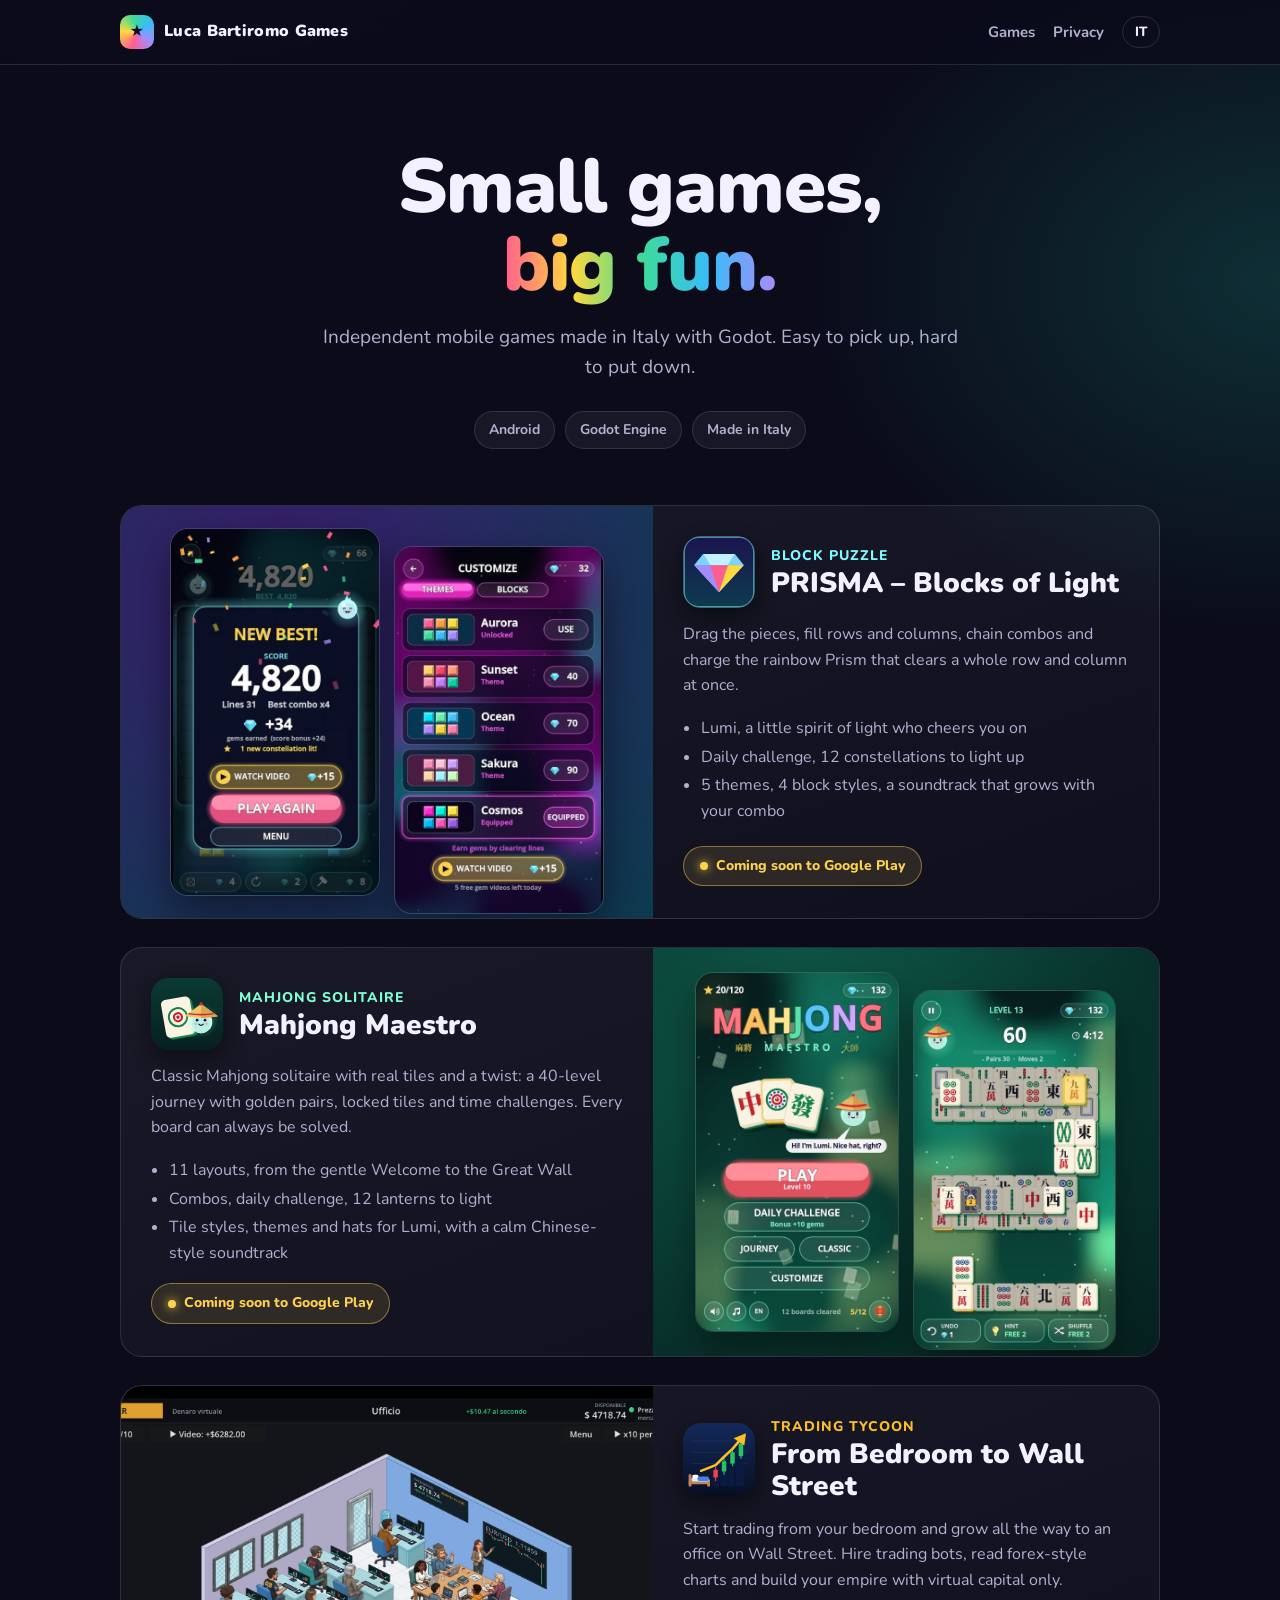
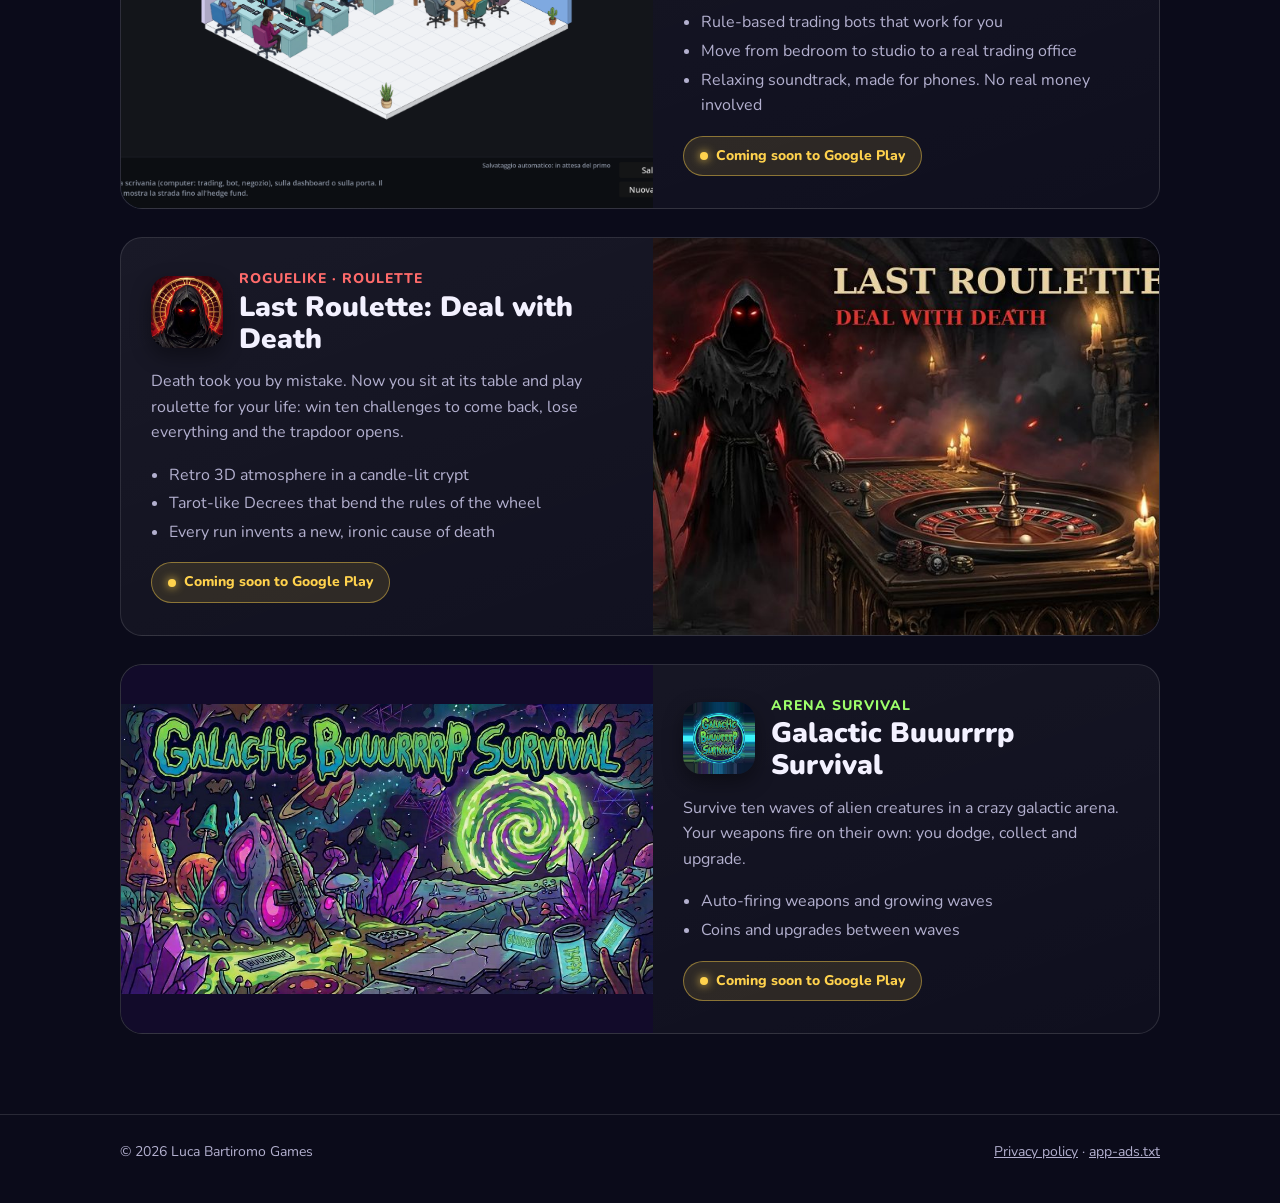
==== index.html @ 761f5020 "Change image class from 'shot' to 'banner'" ====
<!doctype html>
<html lang="en" data-lang="en">
<head>
  <meta charset="utf-8">
  <meta name="viewport" content="width=device-width, initial-scale=1">
  <title>Luca Bartiromo Games</title>
  <meta name="description" content="Indie mobile games by Luca Bartiromo: PRISMA, Mahjong Maestro, From Bedroom to Wall Street, Last Roulette: Deal with Death and Galactic Buuurrrp Survival.">
  <link rel="icon" href="prisma-icon.svg" type="image/svg+xml">
  <link rel="preconnect" href="https://fonts.googleapis.com">
  <link rel="preconnect" href="https://fonts.gstatic.com" crossorigin>
  <link href="https://fonts.googleapis.com/css2?family=Nunito:wght@400;700;800;900&display=swap" rel="stylesheet">
  <link rel="stylesheet" href="style.css">
  <script src="lang.js"></script>
</head>
<body>
  <header class="top">
    <div class="wrap">
      <a class="brand" href="./"><span class="brand-mark">★</span>Luca Bartiromo Games</a>
      <nav class="nav">
        <a href="#games" class="hide-sm"><span lang="en">Games</span><span lang="it">Giochi</span></a>
        <a href="privacy.html">Privacy</a>
        <button class="lang" id="lang-btn" type="button" aria-label="Change language">IT</button>
      </nav>
    </div>
  </header>

  <main>
    <section class="hero wrap">
      <h1>
        <span lang="en">Small games,<br><span class="grad">big fun.</span></span>
        <span lang="it">Piccoli giochi,<br><span class="grad">grande divertimento.</span></span>
      </h1>
      <p>
        <span lang="en">Independent mobile games made in Italy with Godot. Easy to pick up, hard to put down.</span>
        <span lang="it">Giochi indipendenti per smartphone, fatti in Italia con Godot. Facili da iniziare, difficili da lasciare.</span>
      </p>
      <div class="pills">
        <span class="pill">Android</span>
        <span class="pill">Godot Engine</span>
        <span class="pill"><span lang="en">Made in Italy</span><span lang="it">Fatto in Italia</span></span>
      </div>
    </section>

    <section id="games" class="games wrap">

      <article class="game g-prisma" id="prisma">
        <div class="game-media">
          <img class="shot" src="prisma-best.jpg" alt="PRISMA game over screen with a new best score" loading="lazy">
          <img class="shot" src="prisma-shop.jpg" alt="PRISMA customize screen with themes" loading="lazy">
        </div>
        <div class="game-body">
          <div class="game-head">
            <img class="game-icon" src="prisma-icon.svg" alt="PRISMA icon">
            <div>
              <div class="genre"><span lang="en">Block puzzle</span><span lang="it">Puzzle a blocchi</span></div>
              <h2>PRISMA – Blocks of Light</h2>
            </div>
          </div>
          <p>
            <span lang="en">Drag the pieces, fill rows and columns, chain combos and charge the rainbow Prism that clears a whole row and column at once.</span>
            <span lang="it">Trascina i pezzi, completa righe e colonne, concatena le combo e carica il Prisma arcobaleno che cancella in un colpo una riga e una colonna.</span>
          </p>
          <ul>
            <li><span lang="en">Lumi, a little spirit of light who cheers you on</span><span lang="it">Lumi, uno spiritello di luce che fa il tifo per te</span></li>
            <li><span lang="en">Daily challenge, 12 constellations to light up</span><span lang="it">Sfida del giorno e 12 costellazioni da accendere</span></li>
            <li><span lang="en">5 themes, 4 block styles, a soundtrack that grows with your combo</span><span lang="it">5 temi, 4 stili di blocchi, musica che cresce con la combo</span></li>
          </ul>
          <span class="status"><span lang="en">Coming soon to Google Play</span><span lang="it">Presto su Google Play</span></span>
        </div>
      </article>

      <article class="game g-mahjong" id="mahjong">
        <div class="game-media">
          <img class="shot" src="mahjong-home.jpg" alt="Mahjong Maestro home screen with Lumi wearing a straw hat" loading="lazy">
          <img class="shot" src="mahjong-play.jpg" alt="Mahjong Maestro board with tiles" loading="lazy">
        </div>
        <div class="game-body">
          <div class="game-head">
            <img class="game-icon" src="mahjong-icon.svg" alt="Mahjong Maestro icon">
            <div>
              <div class="genre"><span lang="en">Mahjong solitaire</span><span lang="it">Mahjong solitario</span></div>
              <h2>Mahjong Maestro</h2>
            </div>
          </div>
          <p>
            <span lang="en">Classic Mahjong solitaire with real tiles and a twist: a 40-level journey with golden pairs, locked tiles and time challenges. Every board can always be solved.</span>
            <span lang="it">Il Mahjong solitario classico con tessere vere e qualcosa in più: un viaggio di 40 livelli con coppie d'oro, tessere col lucchetto e sfide a tempo. Ogni tavolo si può sempre risolvere.</span>
          </p>
          <ul>
            <li><span lang="en">11 layouts, from the gentle Welcome to the Great Wall</span><span lang="it">11 schemi, dal semplice Benvenuto alla Grande Muraglia</span></li>
            <li><span lang="en">Combos, daily challenge, 12 lanterns to light</span><span lang="it">Combo, sfida del giorno, 12 lanterne da accendere</span></li>
            <li><span lang="en">Tile styles, themes and hats for Lumi, with a calm Chinese-style soundtrack</span><span lang="it">Stili di tessere, temi e cappelli per Lumi, con musica rilassante in stile cinese</span></li>
          </ul>
          <span class="status"><span lang="en">Coming soon to Google Play</span><span lang="it">Presto su Google Play</span></span>
        </div>
      </article>

      <article class="game g-fbws" id="from-bedroom-to-wall-street">
        <div class="game-media">
          <img class="banner" src="Screenshot%202026-11-02%20alle%2023.01.57.png" alt="From Bedroom to Wall Street: the trading office with traders, bots and a live EUR/USD chart" loading="lazy">
        </div>
        <div class="game-body">
          <div class="game-head">
            <img class="game-icon" src="fbws-icon.svg" alt="From Bedroom to Wall Street icon">
            <div>
              <div class="genre"><span lang="en">Trading tycoon</span><span lang="it">Gestionale di trading</span></div>
              <h2>From Bedroom to Wall Street</h2>
            </div>
          </div>
          <p>
            <span lang="en">Start trading from your bedroom and grow all the way to an office on Wall Street. Hire trading bots, read forex-style charts and build your empire with virtual capital only.</span>
            <span lang="it">Inizia a fare trading dalla tua cameretta e arriva fino a un ufficio a Wall Street. Assumi bot di trading, leggi grafici in stile forex e costruisci il tuo impero, solo con capitale virtuale.</span>
          </p>
          <ul>
            <li><span lang="en">Rule-based trading bots that work for you</span><span lang="it">Bot di trading a regole che lavorano per te</span></li>
            <li><span lang="en">Move from bedroom to studio to a real trading office</span><span lang="it">Dalla cameretta al monolocale fino a un vero ufficio di trading</span></li>
            <li><span lang="en">Relaxing soundtrack, made for phones. No real money involved</span><span lang="it">Musica rilassante, pensato per il telefono. Nessun denaro vero</span></li>
          </ul>
          <span class="status"><span lang="en">Coming soon to Google Play</span><span lang="it">Presto su Google Play</span></span>
        </div>
      </article>

      <article class="game g-roulette" id="last-roulette">
        <div class="game-media">
          <img class="banner" src="lastroulette-banner.jpg" alt="Death standing next to the roulette table in Last Roulette" loading="lazy">
        </div>
        <div class="game-body">
          <div class="game-head">
            <img class="game-icon" src="lastroulette-icon.jpg" alt="Last Roulette icon">
            <div>
              <div class="genre"><span lang="en">Roguelike · Roulette</span><span lang="it">Roguelike · Roulette</span></div>
              <h2>Last Roulette: Deal with Death</h2>
            </div>
          </div>
          <p>
            <span lang="en">Death took you by mistake. Now you sit at its table and play roulette for your life: win ten challenges to come back, lose everything and the trapdoor opens.</span>
            <span lang="it">La Morte ti ha preso per sbaglio. Ora sei al suo tavolo e giochi alla roulette per la tua vita: vinci dieci sfide per tornare, perdi tutto e si apre la botola.</span>
          </p>
          <ul>
            <li><span lang="en">Retro 3D atmosphere in a candle-lit crypt</span><span lang="it">Atmosfera 3D retrò in una cripta illuminata dalle candele</span></li>
            <li><span lang="en">Tarot-like Decrees that bend the rules of the wheel</span><span lang="it">Decreti simili ai tarocchi che piegano le regole della ruota</span></li>
            <li><span lang="en">Every run invents a new, ironic cause of death</span><span lang="it">Ogni partita inventa una nuova, ironica causa di morte</span></li>
          </ul>
          <span class="status"><span lang="en">Coming soon to Google Play</span><span lang="it">Presto su Google Play</span></span>
        </div>
      </article>

      <article class="game g-galactic" id="galactic">
        <div class="game-media">
          <img class="banner" src="galactic-banner.jpg" alt="Alien landscape from Galactic Buuurrrp Survival" loading="lazy">
        </div>
        <div class="game-body">
          <div class="game-head">
            <img class="game-icon" src="galactic-icon.jpg" alt="Galactic Buuurrrp Survival icon">
            <div>
              <div class="genre"><span lang="en">Arena survival</span><span lang="it">Sopravvivenza in arena</span></div>
              <h2>Galactic Buuurrrp Survival</h2>
            </div>
          </div>
          <p>
            <span lang="en">Survive ten waves of alien creatures in a crazy galactic arena. Your weapons fire on their own: you dodge, collect and upgrade.</span>
            <span lang="it">Sopravvivi a dieci ondate di creature aliene in un'arena galattica folle. Le armi sparano da sole: tu schivi, raccogli e potenzi.</span>
          </p>
          <ul>
            <li><span lang="en">Auto-firing weapons and growing waves</span><span lang="it">Armi automatiche e ondate sempre più dure</span></li>
            <li><span lang="en">Coins and upgrades between waves</span><span lang="it">Monete e potenziamenti tra un'ondata e l'altra</span></li>
          </ul>
          <span class="status"><span lang="en">Coming soon to Google Play</span><span lang="it">Presto su Google Play</span></span>
        </div>
      </article>

    </section>
  </main>

  <footer>
    <div class="wrap">
      <span>© 2026 Luca Bartiromo Games</span>
      <span><a href="privacy.html"><span lang="en">Privacy policy</span><span lang="it">Informativa sulla privacy</span></a> · <a href="app-ads.txt">app-ads.txt</a></span>
    </div>
  </footer>
</body>
</html>
---- style.css ----
:root {
  --bg: #0b0b1a;
  --bg2: #141432;
  --card: rgba(255, 255, 255, 0.05);
  --line: rgba(255, 255, 255, 0.12);
  --text: #f3f1ff;
  --muted: #b3b0cf;
  --accent: #7df9ff;
  --pink: #ff5d8f;
  --gold: #ffd24d;
  --radius: 22px;
}

* { box-sizing: border-box; }

html { scroll-behavior: smooth; }

body {
  margin: 0;
  font-family: "Nunito", system-ui, -apple-system, "Segoe UI", sans-serif;
  color: var(--text);
  background:
    radial-gradient(900px 600px at 10% -10%, rgba(138, 92, 255, 0.28), transparent 60%),
    radial-gradient(800px 600px at 100% 10%, rgba(31, 211, 176, 0.18), transparent 60%),
    var(--bg);
  line-height: 1.6;
  -webkit-font-smoothing: antialiased;
}

/* lingua: si vede solo il testo della lingua scelta */
html[data-lang="en"] [lang="it"],
html[data-lang="it"] [lang="en"] { display: none !important; }

a { color: var(--accent); }

.wrap { max-width: 1080px; margin: 0 auto; padding: 0 20px; }

/* barra in alto */
.top {
  position: sticky; top: 0; z-index: 10;
  background: rgba(11, 11, 26, 0.75);
  backdrop-filter: blur(12px);
  -webkit-backdrop-filter: blur(12px);
  border-bottom: 1px solid var(--line);
}
.top .wrap { display: flex; align-items: center; justify-content: space-between; height: 64px; gap: 12px; }
.brand { display: flex; align-items: center; gap: 10px; font-weight: 900; color: var(--text); text-decoration: none; letter-spacing: .3px; }
.brand-mark {
  width: 34px; height: 34px; border-radius: 10px;
  background: conic-gradient(from 200deg, #ff5d8f, #ffd93d, #3ddc97, #38bdf8, #a78bfa, #ff5d8f);
  display: grid; place-items: center; font-size: 16px; color: #120a2a;
}
.nav { display: flex; align-items: center; gap: 18px; }
.nav a { color: var(--muted); text-decoration: none; font-weight: 700; font-size: 15px; }
.nav a:hover { color: var(--text); }
.lang {
  border: 1px solid var(--line); background: transparent; color: var(--text);
  border-radius: 999px; padding: 6px 12px; font-weight: 800; cursor: pointer; font-family: inherit;
}

/* intestazione */
.hero { padding-top: 84px; padding-bottom: 56px; text-align: center; }
.hero h1 {
  font-size: clamp(40px, 7vw, 76px); line-height: 1.02; margin: 0 0 18px; font-weight: 900; letter-spacing: -1px;
}
.hero h1 .grad {
  background: linear-gradient(90deg, #ff5d8f, #ffd93d, #3ddc97, #38bdf8, #a78bfa);
  -webkit-background-clip: text; background-clip: text; color: transparent;
}
.hero p { color: var(--muted); font-size: 19px; max-width: 640px; margin: 0 auto; }
.pills { display: flex; flex-wrap: wrap; justify-content: center; gap: 10px; margin-top: 28px; }
.pill {
  border: 1px solid var(--line); border-radius: 999px; padding: 7px 14px;
  font-weight: 700; font-size: 14px; color: var(--muted); background: var(--card);
}

/* giochi */
.games { display: grid; gap: 28px; padding-bottom: 40px; }
.game {
  display: grid; grid-template-columns: 1.05fr 1fr; gap: 0;
  border: 1px solid var(--line); border-radius: var(--radius);
  background: linear-gradient(160deg, rgba(255,255,255,.06), rgba(255,255,255,.02));
  overflow: hidden;
}
.game:nth-child(even) .game-media { order: 2; }
.game-media { position: relative; min-height: 300px; background: var(--bg2); display: flex; align-items: center; justify-content: center; gap: 14px; padding: 22px; }
.game-media img.banner { position: absolute; inset: 0; width: 100%; height: 100%; object-fit: cover; }
.game-media img.shot { width: 44%; max-width: 210px; border-radius: 18px; box-shadow: 0 18px 40px rgba(0,0,0,.45); border: 1px solid var(--line); }
.game-media img.shot:nth-child(2) { transform: translateY(18px); }
.game-body { padding: 30px 30px 32px; display: flex; flex-direction: column; gap: 14px; }
.game-head { display: flex; align-items: center; gap: 16px; }
.game-icon { width: 72px; height: 72px; border-radius: 18px; flex: none; box-shadow: 0 8px 20px rgba(0,0,0,.4); }
.game h2 { margin: 0; font-size: 28px; line-height: 1.15; font-weight: 900; }
.genre { color: var(--accent); font-weight: 800; font-size: 14px; text-transform: uppercase; letter-spacing: 1px; }
.game p { margin: 0; color: var(--muted); }
.game ul { margin: 0; padding-left: 18px; color: var(--muted); }
.game li { margin: 3px 0; }
.status {
  align-self: flex-start; margin-top: auto;
  display: inline-flex; align-items: center; gap: 8px;
  background: rgba(255, 210, 77, .12); color: var(--gold);
  border: 1px solid rgba(255, 210, 77, .45);
  border-radius: 999px; padding: 8px 16px; font-weight: 800; font-size: 14px;
}
.status::before { content: ""; width: 8px; height: 8px; border-radius: 50%; background: var(--gold); box-shadow: 0 0 10px var(--gold); }

/* temi dei singoli giochi */
.g-prisma .genre { color: #7df9ff; }
.g-prisma .game-media { background: radial-gradient(circle at 30% 20%, #3a1d6e, #0d3b4f); }
.g-mahjong .genre { color: #7dffd2; }
.g-fbws .genre { color: #fbbf24; }
.g-fbws .game-media { background: radial-gradient(circle at 30% 20%, #1e3a7a, #070f24); }
.g-mahjong .game-media { background: radial-gradient(circle at 30% 20%, #0f5c4a, #06201f); }
.g-roulette .genre { color: #ff6b6b; }
.g-roulette .game-media img.banner { object-position: 85% center; }
.g-galactic .game-media { background: #120b2a; }
.g-galactic .game-media img.banner { object-fit: contain; }
.g-galactic .genre { color: #9dff6b; }

/* pagine di testo (privacy) */
.doc { max-width: 760px; margin: 0 auto; padding: 56px 20px 40px; }
.doc h1 { font-size: 40px; line-height: 1.1; margin: 0 0 8px; }
.doc h2 { margin-top: 34px; font-size: 22px; }
.doc p, .doc li { color: var(--muted); }
.doc .updated { color: var(--muted); font-size: 14px; }

footer { border-top: 1px solid var(--line); margin-top: 40px; }
footer .wrap { display: flex; flex-wrap: wrap; justify-content: space-between; gap: 12px; padding: 26px 20px 40px; color: var(--muted); font-size: 14px; }
footer a { color: var(--muted); }

@media (max-width: 820px) {
  .game { grid-template-columns: 1fr; }
  .game:nth-child(even) .game-media { order: 0; }
  .game-media { min-height: 240px; }
  .game-body { padding: 24px 20px 26px; }
  .nav a.hide-sm { display: none; }
  .hero { padding-top: 56px; padding-bottom: 40px; }
}
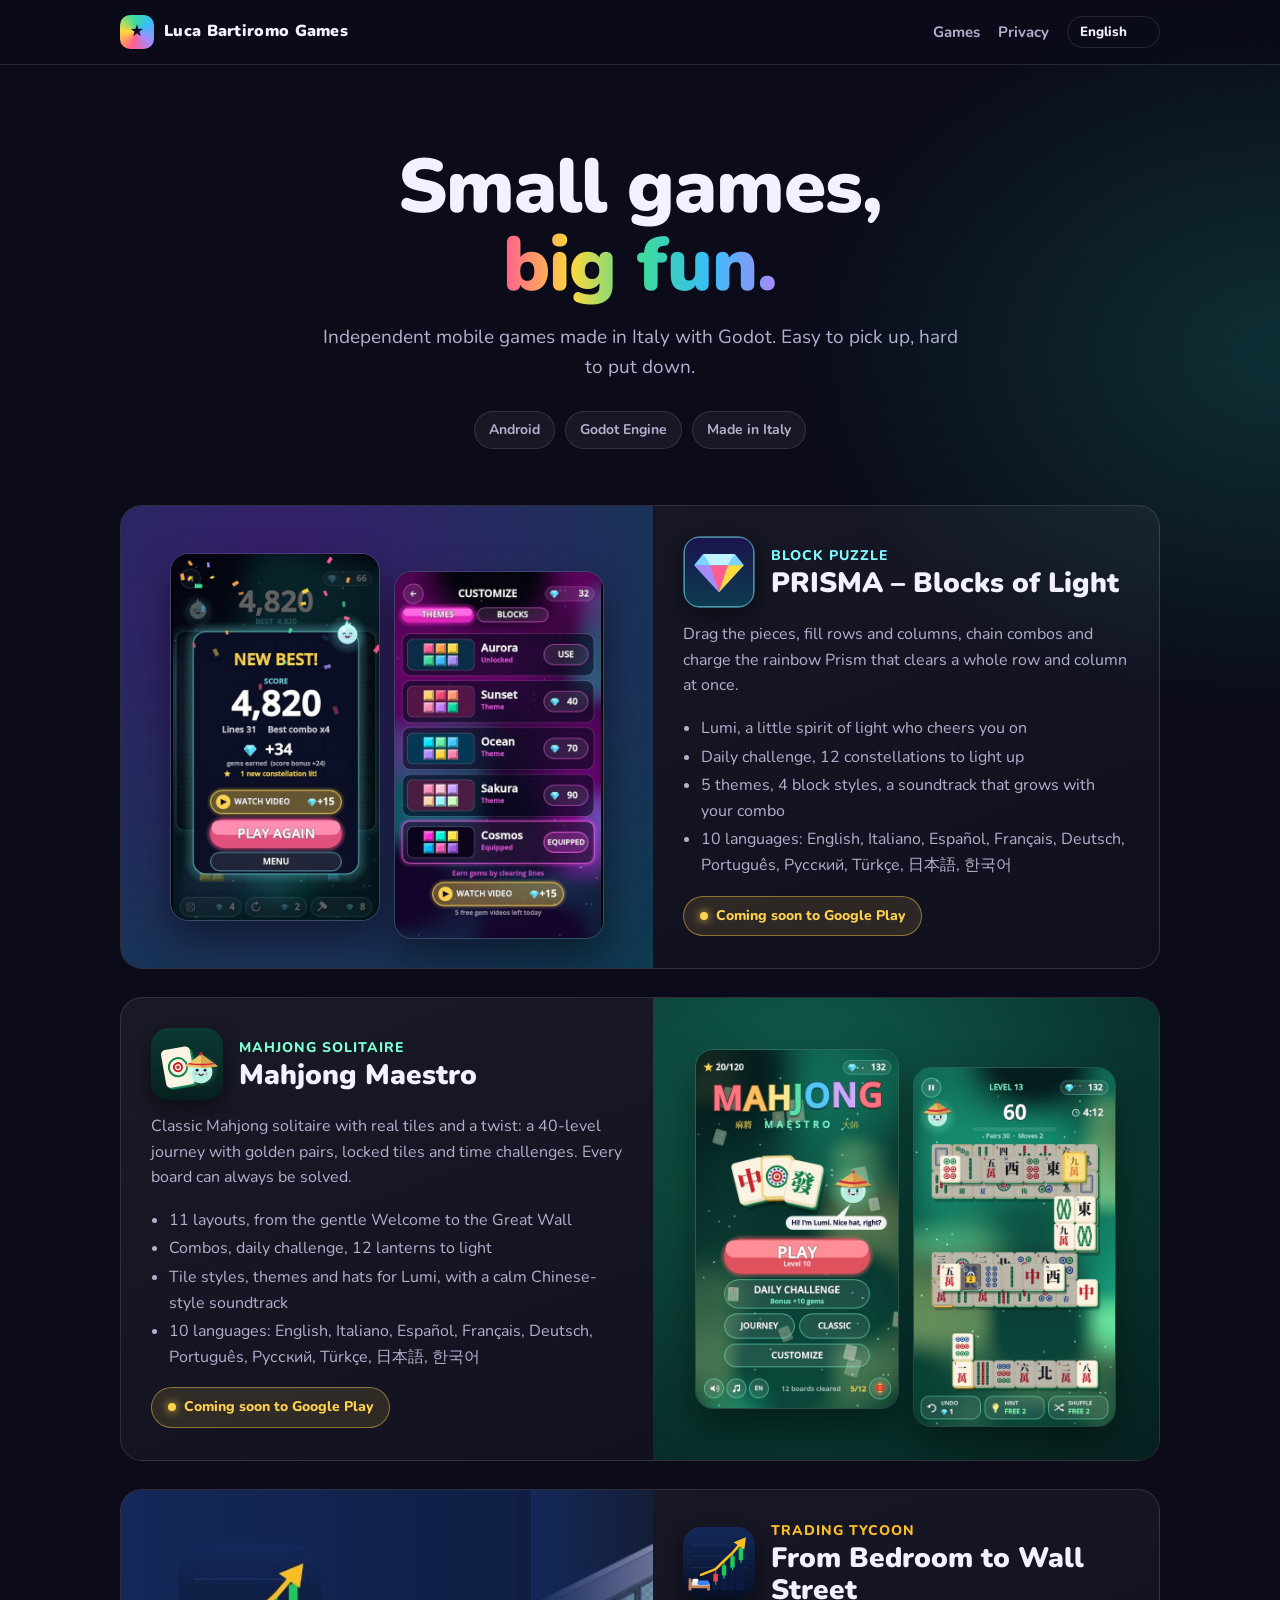
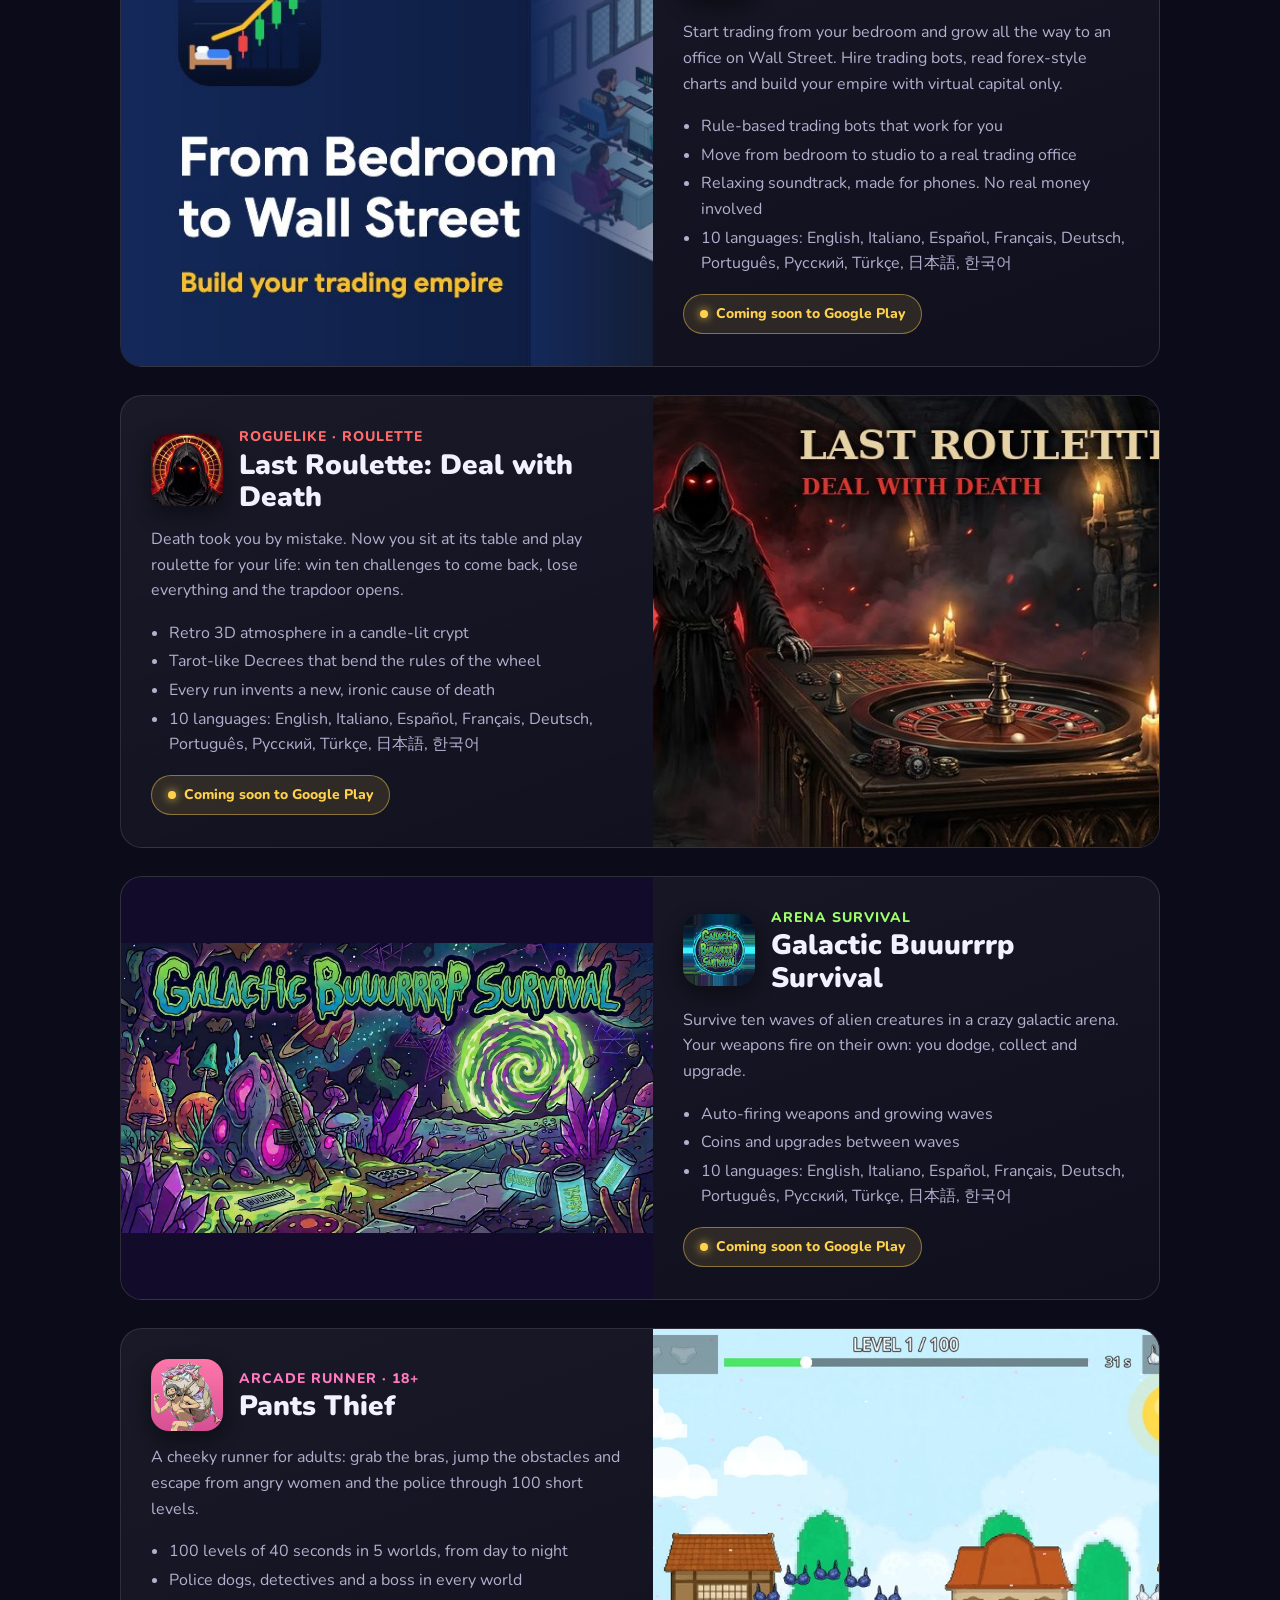
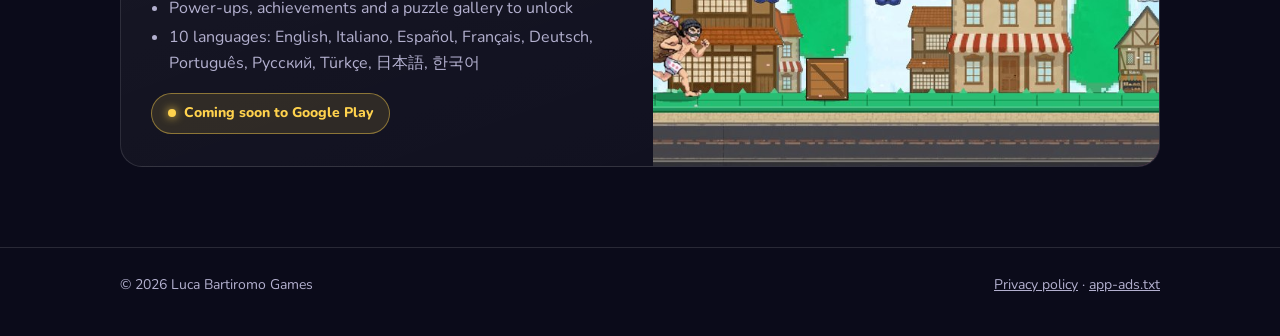
==== commit 1d6e587a: "Add files via upload" ====
--- a/index.html
+++ b/index.html
@@ -4,7 +4,7 @@
   <meta charset="utf-8">
   <meta name="viewport" content="width=device-width, initial-scale=1">
   <title>Luca Bartiromo Games</title>
-  <meta name="description" content="Indie mobile games by Luca Bartiromo: PRISMA, Mahjong Maestro, From Bedroom to Wall Street, Last Roulette: Deal with Death and Galactic Buuurrrp Survival.">
+  <meta name="description" content="Indie mobile games by Luca Bartiromo: PRISMA, Mahjong Maestro, From Bedroom to Wall Street, Last Roulette: Deal with Death, Galactic Buuurrrp Survival and Pants Thief.">
   <link rel="icon" href="prisma-icon.svg" type="image/svg+xml">
   <link rel="preconnect" href="https://fonts.googleapis.com">
   <link rel="preconnect" href="https://fonts.gstatic.com" crossorigin>
@@ -17,9 +17,9 @@
     <div class="wrap">
       <a class="brand" href="./"><span class="brand-mark">★</span>Luca Bartiromo Games</a>
       <nav class="nav">
-        <a href="#games" class="hide-sm"><span lang="en">Games</span><span lang="it">Giochi</span></a>
+        <a href="#games" class="hide-sm"><span lang="en">Games</span><span lang="it">Giochi</span><span lang="es">Juegos</span><span lang="fr">Jeux</span><span lang="de">Spiele</span><span lang="pt">Jogos</span><span lang="ru">Игры</span><span lang="tr">Oyunlar</span><span lang="ja">ゲーム</span><span lang="ko">게임</span></a>
         <a href="privacy.html">Privacy</a>
-        <button class="lang" id="lang-btn" type="button" aria-label="Change language">IT</button>
+        <select class="lang" id="lang-sel" aria-label="Language"><option value="en">English</option><option value="it">Italiano</option><option value="es">Español</option><option value="fr">Français</option><option value="de">Deutsch</option><option value="pt">Português</option><option value="ru">Русский</option><option value="tr">Türkçe</option><option value="ja">日本語</option><option value="ko">한국어</option></select>
       </nav>
     </div>
   </header>
@@ -28,16 +28,16 @@
     <section class="hero wrap">
       <h1>
         <span lang="en">Small games,<br><span class="grad">big fun.</span></span>
-        <span lang="it">Piccoli giochi,<br><span class="grad">grande divertimento.</span></span>
+        <span lang="it">Piccoli giochi,<br><span class="grad">grande divertimento.</span></span><span lang="es">Juegos pequeños,<br><span class="grad">gran diversión.</span></span><span lang="fr">Petits jeux,<br><span class="grad">grand plaisir.</span></span><span lang="de">Kleine Spiele,<br><span class="grad">großer Spaß.</span></span><span lang="pt">Jogos pequenos,<br><span class="grad">diversão enorme.</span></span><span lang="ru">Маленькие игры,<br><span class="grad">большое веселье.</span></span><span lang="tr">Küçük oyunlar,<br><span class="grad">büyük eğlence.</span></span><span lang="ja">小さなゲーム、<br><span class="grad">大きな楽しさ。</span></span><span lang="ko">작은 게임,<br><span class="grad">큰 재미.</span></span>
       </h1>
       <p>
         <span lang="en">Independent mobile games made in Italy with Godot. Easy to pick up, hard to put down.</span>
-        <span lang="it">Giochi indipendenti per smartphone, fatti in Italia con Godot. Facili da iniziare, difficili da lasciare.</span>
+        <span lang="it">Giochi indipendenti per smartphone, fatti in Italia con Godot. Facili da iniziare, difficili da lasciare.</span><span lang="es">Juegos indie para móvil hechos en Italia con Godot. Fáciles de empezar, difíciles de dejar.</span><span lang="fr">Jeux mobiles indépendants créés en Italie avec Godot. Faciles à prendre en main, difficiles à lâcher.</span><span lang="de">Unabhängige Handyspiele aus Italien, gemacht mit Godot. Leicht zu lernen, schwer wegzulegen.</span><span lang="pt">Jogos indie para celular feitos na Itália com Godot. Fáceis de começar, difíceis de largar.</span><span lang="ru">Независимые мобильные игры из Италии, созданные на Godot. Легко начать, трудно оторваться.</span><span lang="tr">Godot ile İtalya'da yapılmış bağımsız mobil oyunlar. Başlaması kolay, bırakması zor.</span><span lang="ja">Godotでイタリアで作られたインディーのスマホゲーム。始めやすく、やめにくい。</span><span lang="ko">Godot로 이탈리아에서 만든 인디 모바일 게임. 시작은 쉽고, 멈추기는 어렵습니다.</span>
       </p>
       <div class="pills">
         <span class="pill">Android</span>
         <span class="pill">Godot Engine</span>
-        <span class="pill"><span lang="en">Made in Italy</span><span lang="it">Fatto in Italia</span></span>
+        <span class="pill"><span lang="en">Made in Italy</span><span lang="it">Fatto in Italia</span><span lang="es">Hecho en Italia</span><span lang="fr">Made in Italy</span><span lang="de">Made in Italy</span><span lang="pt">Feito na Itália</span><span lang="ru">Сделано в Италии</span><span lang="tr">İtalya'da yapıldı</span><span lang="ja">イタリア製</span><span lang="ko">이탈리아 제작</span></span>
       </div>
     </section>
 
@@ -52,20 +52,21 @@
           <div class="game-head">
             <img class="game-icon" src="prisma-icon.svg" alt="PRISMA icon">
             <div>
-              <div class="genre"><span lang="en">Block puzzle</span><span lang="it">Puzzle a blocchi</span></div>
+              <div class="genre"><span lang="en">Block puzzle</span><span lang="it">Puzzle a blocchi</span><span lang="es">Puzzle de bloqueo</span><span lang="fr">Puzzle de blocage</span><span lang="de">Block-Puzzle</span><span lang="pt">Bloco de quebra-cabeça</span><span lang="ru">Блок-пазл</span><span lang="tr">Blok bulmaca</span><span lang="ja">ブロックパズル</span><span lang="ko">블록 퍼즐</span></div>
               <h2>PRISMA – Blocks of Light</h2>
             </div>
           </div>
           <p>
             <span lang="en">Drag the pieces, fill rows and columns, chain combos and charge the rainbow Prism that clears a whole row and column at once.</span>
-            <span lang="it">Trascina i pezzi, completa righe e colonne, concatena le combo e carica il Prisma arcobaleno che cancella in un colpo una riga e una colonna.</span>
-          </p>
-          <ul>
-            <li><span lang="en">Lumi, a little spirit of light who cheers you on</span><span lang="it">Lumi, uno spiritello di luce che fa il tifo per te</span></li>
-            <li><span lang="en">Daily challenge, 12 constellations to light up</span><span lang="it">Sfida del giorno e 12 costellazioni da accendere</span></li>
-            <li><span lang="en">5 themes, 4 block styles, a soundtrack that grows with your combo</span><span lang="it">5 temi, 4 stili di blocchi, musica che cresce con la combo</span></li>
-          </ul>
-          <span class="status"><span lang="en">Coming soon to Google Play</span><span lang="it">Presto su Google Play</span></span>
+            <span lang="it">Trascina i pezzi, completa righe e colonne, concatena le combo e carica il Prisma arcobaleno che cancella in un colpo una riga e una colonna.</span><span lang="es">Arraste las piezas, llene filas y columnas, en cadena combos y cargue el Prisma del arco iris que despeja toda una fila y columna a la vez.</span><span lang="fr">Tirez les morceaux, remplissez des rangées et des colonnes, enchaînez les combos et chargez le prisme arc-en-ciel qui efface toute une rangée et une colonne à la fois.</span><span lang="de">Ziehen Sie die Teile, füllen Sie Zeilen und Spalten, verhängen Sie Kettenkombinationen und laden Sie das Regenbogen-Prisma, das eine ganze Reihe und Spalte auf einmal löscht.</span><span lang="pt">Arraste as peças, preencha filas e colunas, cadeia combos e carregue o Prisma do arco-íris que limpa toda uma fila e coluna de uma só vez.</span><span lang="ru">Спустите кусочки, заполните строки и колонки, цепьте комбинации и загрузите радужную призму, которая очищает весь ряд и колонку сразу.</span><span lang="tr">Parçaları çek, sıra ve sütunları doldurun, zincir kombinasyonlarını yapın ve gökkuşağı Prism'i yükleyin ki tüm bir satır ve sütunu bir anda temizler.</span><span lang="ja">列と列を埋め鎖のコンボを押し付け虹のプリズムを充電して一度に列と列を片付けます</span><span lang="ko">조각을 끌고, 줄과 기둥을 채우고, 연쇄 콤보를 채우고, 무지개 프리즘을 충전하여, 모든 줄과 기둥을 동시에 제거합니다.</span>
+          </p>
+          <ul>
+            <li><span lang="en">Lumi, a little spirit of light who cheers you on</span><span lang="it">Lumi, uno spiritello di luce che fa il tifo per te</span><span lang="es">Lumi, un pequeño espíritu de luz que te anima</span><span lang="fr">Lumi, un petit esprit de lumière qui te fait la joie</span><span lang="de">Lumi, ein kleiner Geist des Lichts, der dich aufmuntert</span><span lang="pt">Lumi, um pequeno espírito de luz que te anima</span><span lang="ru">Луми, маленький дух света, который тебя радует</span><span lang="tr">Lumi, seni teşvik eden küçük bir ışık ruhu.</span><span lang="ja">ルーミ,光の小さな霊があなたを歓喜させる</span><span lang="ko">루미, 당신을 응원하는 작은 빛의 정신</span></li>
+            <li><span lang="en">Daily challenge, 12 constellations to light up</span><span lang="it">Sfida del giorno e 12 costellazioni da accendere</span><span lang="es">Desafío diario, 12 constelaciones para iluminar</span><span lang="fr">Défi quotidien, 12 constellations à éclairer</span><span lang="de">Tägliche Herausforderung, 12 Konstellationen zu beleuchten</span><span lang="pt">Desafio diário, 12 constelações para iluminar</span><span lang="ru">Ежедневная задача, 12 созвездий, которые должны быть освещены</span><span lang="tr">Gündelik zorluk, 12 takımyıldız aydınlatılmalı.</span><span lang="ja">日々の挑戦 12つの星座が照らされる</span><span lang="ko">매일 도전, 12개의 별자리 조명</span></li>
+            <li><span lang="en">5 themes, 4 block styles, a soundtrack that grows with your combo</span><span lang="it">5 temi, 4 stili di blocchi, musica che cresce con la combo</span><span lang="es">5 temas, 4 estilos de bloques, una banda sonora que crece con tu combo</span><span lang="fr">5 thèmes, 4 styles de blocs, une bande sonore qui grandit avec votre combo</span><span lang="de">5 Themen, 4 Block-Styles, ein Soundtrack, der mit deinem Combo wächst</span><span lang="pt">5 temas, 4 estilos de blocos, uma trilha sonora que cresce com o seu combo</span><span lang="ru">5 тем, 4 стиля блока, саундтрек, который растет с вашей комбинацией</span><span lang="tr">5 tema, 4 blok stil, kombinasyonunuzla büyüyen bir soundtrack</span><span lang="ja">5つのテーマ,4つのブロックスタイル組み合わせで成長するサウンドトラック</span><span lang="ko">5개의 테마, 4개의 블록 스타일, 당신의 코무와 함께 성장하는 사운드 트랙</span></li>
+            <li><span lang="en">10 languages:</span><span lang="it">10 lingue:</span><span lang="es">10 lenguas:</span><span lang="fr">10 langues:</span><span lang="de">10 Sprachen:</span><span lang="pt">10 línguas:</span><span lang="ru">10 языков:</span><span lang="tr">10 dil:</span><span lang="ja">10 言語:</span><span lang="ko">10개의 언어:</span> English, Italiano, Español, Français, Deutsch, Português, Русский, Türkçe, 日本語, 한국어</li>
+          </ul>
+          <span class="status"><span lang="en">Coming soon to Google Play</span><span lang="it">Presto su Google Play</span><span lang="es">Muy pronto en Google Play</span><span lang="fr">Bientôt sur Google Play</span><span lang="de">Bald auf Google Play</span><span lang="pt">Em breve no Google Play</span><span lang="ru">Скоро в Google Play</span><span lang="tr">Yakında Google Play'de</span><span lang="ja">まもなくGoogle Playで公開</span><span lang="ko">곧 Google Play 출시</span></span>
         </div>
       </article>
 
@@ -78,45 +79,47 @@
           <div class="game-head">
             <img class="game-icon" src="mahjong-icon.svg" alt="Mahjong Maestro icon">
             <div>
-              <div class="genre"><span lang="en">Mahjong solitaire</span><span lang="it">Mahjong solitario</span></div>
+              <div class="genre"><span lang="en">Mahjong solitaire</span><span lang="it">Mahjong solitario</span><span lang="es">Solitaire de Mahjong</span><span lang="fr">Le solitaire de Mahjong</span><span lang="de">Mahjong-Solitaire</span><span lang="pt">Solitaire de Mahjong</span><span lang="ru">Маджонг-солитер</span><span lang="tr">Mahjong Solitaire</span><span lang="ja">マホンジングソリエーター</span><span lang="ko">마혼 솔라이어</span></div>
               <h2>Mahjong Maestro</h2>
             </div>
           </div>
           <p>
             <span lang="en">Classic Mahjong solitaire with real tiles and a twist: a 40-level journey with golden pairs, locked tiles and time challenges. Every board can always be solved.</span>
-            <span lang="it">Il Mahjong solitario classico con tessere vere e qualcosa in più: un viaggio di 40 livelli con coppie d'oro, tessere col lucchetto e sfide a tempo. Ogni tavolo si può sempre risolvere.</span>
-          </p>
-          <ul>
-            <li><span lang="en">11 layouts, from the gentle Welcome to the Great Wall</span><span lang="it">11 schemi, dal semplice Benvenuto alla Grande Muraglia</span></li>
-            <li><span lang="en">Combos, daily challenge, 12 lanterns to light</span><span lang="it">Combo, sfida del giorno, 12 lanterne da accendere</span></li>
-            <li><span lang="en">Tile styles, themes and hats for Lumi, with a calm Chinese-style soundtrack</span><span lang="it">Stili di tessere, temi e cappelli per Lumi, con musica rilassante in stile cinese</span></li>
-          </ul>
-          <span class="status"><span lang="en">Coming soon to Google Play</span><span lang="it">Presto su Google Play</span></span>
+            <span lang="it">Il Mahjong solitario classico con tessere vere e qualcosa in più: un viaggio di 40 livelli con coppie d'oro, tessere col lucchetto e sfide a tempo. Ogni tavolo si può sempre risolvere.</span><span lang="es">Clásico solitaire de Mahjong con azulejos reales y un giro: Un viaje de 40 niveles con pares dorados, azulejos cerrados y desafíos del tiempo. Cada tabla siempre puede resolverse.</span><span lang="fr">Un classique de solitaire de Mahjong avec de vraies tuiles et un twist: Un voyage de 40 niveaux avec des paires dorées, des tuiles verrouillées et des défis dans le temps. Chaque planche peut toujours être résolue.</span><span lang="de">Klassisches Mahjong-Solitaire mit echten Fliesen und einem Twist: Eine 40-Ebene-Reise mit goldenen Paaren, geschlossenen Fliesen und Zeit-Herausforderungen. Jedes Brett kann immer gelöst werden.</span><span lang="pt">Um solitário de Mahjong clássico com azulejos reais e um toque: Uma viagem de 40 níveis com pares de ouro, azulejos fechados e desafios no tempo. Cada tabela pode ser resolvida.</span><span lang="ru">Классический солитарь "Маджонг" с настоящими плитками и винтом: 40 уровней путешествия с золотыми парами, замкнутыми плитками и временными вызовами. Каждый досок всегда можно решить.</span><span lang="tr">Klasik Mahjong solitaire gerçek kapaklarla ve bir dönüşümle: 40 seviyelik bir yolculuk, altın çiftler, kilitli kapaklar ve zaman zorlukları ile. Her tahta her zaman çözülebilir.</span><span lang="ja">クラシックマホンジングソリエーターリアルタイルのトーク40レベルでの旅黄金ペア鍵付いたタイルと時間課題板はいつでも解決できる</span><span lang="ko">진짜 타일과 트위스트를 가진 클래식 마저 40 레벨의 여행, 금색 쌍, 잠금한 타일과 시간 도전. 모든 보드는 항상 해결될 수 있습니다.</span>
+          </p>
+          <ul>
+            <li><span lang="en">11 layouts, from the gentle Welcome to the Great Wall</span><span lang="it">11 schemi, dal semplice Benvenuto alla Grande Muraglia</span><span lang="es">11 diseños, desde el suave Bienvenido a la Gran Muralla</span><span lang="fr">11 plans, de la douce Bienvenue au Grand Mur</span><span lang="de">11 Layouts, von der sanften Willkommens- zur großen Mauer</span><span lang="pt">11 layouts, do gentil Bem-Vindo à Grande Muralha</span><span lang="ru">11 макетов, от нежного Добро пожаловать в Великую стену</span><span lang="tr">11 plan, büyük duvara hoş geldiniz</span><span lang="ja">11つのレイアウト,温かい歓迎グレートウォール</span><span lang="ko">11개의 레이아웃, 부드러운 환영에서 대벽으로</span></li>
+            <li><span lang="en">Combos, daily challenge, 12 lanterns to light</span><span lang="it">Combo, sfida del giorno, 12 lanterne da accendere</span><span lang="es">Combos, desafío diario, 12 linternas para la luz</span><span lang="fr">Combos, défi quotidien, 12 lanternes à éclairer</span><span lang="de">Combos, tägliche Herausforderung, 12 Laternen zum Licht</span><span lang="pt">Combos, desafio diário, 12 lanternas para a luz</span><span lang="ru">Комбо, ежедневная задача, 12 фонарей на свет</span><span lang="tr">Combos, günlük zorluk, 12 fener aydınlatmak</span><span lang="ja">コンボ,毎日挑戦,12のランプを照らす</span><span lang="ko">콤보, 매일 도전, 12개의 랜턴을 켜</span></li>
+            <li><span lang="en">Tile styles, themes and hats for Lumi, with a calm Chinese-style soundtrack</span><span lang="it">Stili di tessere, temi e cappelli per Lumi, con musica rilassante in stile cinese</span><span lang="es">Estilos de azulejos, temas y sombreros para Lumi, con una banda sonora de estilo chino tranquila</span><span lang="fr">Des styles de carreaux, des thèmes et des chapeaux pour Lumi, avec une bande sonore calme de style chinois</span><span lang="de">Fliesen-Stile, Themen und Hüte für Lumi, mit einem ruhigen Soundtrack im chinesischen Stil</span><span lang="pt">Estilos de azulejos, temas e chapéus para Lumi, com uma trilha sonora de estilo chinês calma</span><span lang="ru">Тиловые стили, темы и шляпы для Луми, с тихим саундтреком китайского стиля</span><span lang="tr">Lumi için kapak, tema ve şapka stilleri, sakin bir Çinli tarz sesli şarkı</span><span lang="ja">ルーミのタイルスタイル,テーマ,帽子,静かな中国風のサウンドトラック</span><span lang="ko">류미의 타일 스타일, 테마 및 모자, 조용한 중국 스타일의 사운드 트랙</span></li>
+            <li><span lang="en">10 languages:</span><span lang="it">10 lingue:</span><span lang="es">10 lenguas:</span><span lang="fr">10 langues:</span><span lang="de">10 Sprachen:</span><span lang="pt">10 línguas:</span><span lang="ru">10 языков:</span><span lang="tr">10 dil:</span><span lang="ja">10 言語:</span><span lang="ko">10개의 언어:</span> English, Italiano, Español, Français, Deutsch, Português, Русский, Türkçe, 日本語, 한국어</li>
+          </ul>
+          <span class="status"><span lang="en">Coming soon to Google Play</span><span lang="it">Presto su Google Play</span><span lang="es">Muy pronto en Google Play</span><span lang="fr">Bientôt sur Google Play</span><span lang="de">Bald auf Google Play</span><span lang="pt">Em breve no Google Play</span><span lang="ru">Скоро в Google Play</span><span lang="tr">Yakında Google Play'de</span><span lang="ja">まもなくGoogle Playで公開</span><span lang="ko">곧 Google Play 출시</span></span>
         </div>
       </article>
 
       <article class="game g-fbws" id="from-bedroom-to-wall-street">
         <div class="game-media">
-          <img class="banner" src="Screenshot%202026-11-02%20alle%2023.01.57.png" alt="From Bedroom to Wall Street: the trading office with traders, bots and a live EUR/USD chart" loading="lazy">
+          <img class="banner" src="fbws-banner.jpg" alt="From Bedroom to Wall Street: build your trading empire" loading="lazy">
         </div>
         <div class="game-body">
           <div class="game-head">
             <img class="game-icon" src="fbws-icon.svg" alt="From Bedroom to Wall Street icon">
             <div>
-              <div class="genre"><span lang="en">Trading tycoon</span><span lang="it">Gestionale di trading</span></div>
+              <div class="genre"><span lang="en">Trading tycoon</span><span lang="it">Gestionale di trading</span><span lang="es">Magnate del comercio</span><span lang="fr">Magnat du commerce</span><span lang="de">Handelsmagnon</span><span lang="pt">Magnate do comércio</span><span lang="ru">Торговый магнат</span><span lang="tr">Ticaret Mayonu</span><span lang="ja">貿易巨人</span><span lang="ko">무역 대장</span></div>
               <h2>From Bedroom to Wall Street</h2>
             </div>
           </div>
           <p>
             <span lang="en">Start trading from your bedroom and grow all the way to an office on Wall Street. Hire trading bots, read forex-style charts and build your empire with virtual capital only.</span>
-            <span lang="it">Inizia a fare trading dalla tua cameretta e arriva fino a un ufficio a Wall Street. Assumi bot di trading, leggi grafici in stile forex e costruisci il tuo impero, solo con capitale virtuale.</span>
-          </p>
-          <ul>
-            <li><span lang="en">Rule-based trading bots that work for you</span><span lang="it">Bot di trading a regole che lavorano per te</span></li>
-            <li><span lang="en">Move from bedroom to studio to a real trading office</span><span lang="it">Dalla cameretta al monolocale fino a un vero ufficio di trading</span></li>
-            <li><span lang="en">Relaxing soundtrack, made for phones. No real money involved</span><span lang="it">Musica rilassante, pensato per il telefono. Nessun denaro vero</span></li>
-          </ul>
-          <span class="status"><span lang="en">Coming soon to Google Play</span><span lang="it">Presto su Google Play</span></span>
+            <span lang="it">Inizia a fare trading dalla tua cameretta e arriva fino a un ufficio a Wall Street. Assumi bot di trading, leggi grafici in stile forex e costruisci il tuo impero, solo con capitale virtuale.</span><span lang="es">Comience a comerciar desde su dormitorio y crezca hasta una oficina en Wall Street. Contrata robots de trading, lee gráficos de estilo forex y construye tu imperio con capital virtual solo.</span><span lang="fr">Commencez à négocier depuis votre chambre et passez à un bureau sur Wall Street. Embauchez des robots de trading, lisez des graphiques de style forex et construisez votre empire avec seulement du capital virtuel.</span><span lang="de">Beginnen Sie mit dem Handel von Ihrem Schlafzimmer und wachsen Sie bis zu einem Büro auf Wall Street. Hire Trading Bots, lese Forex-Stil-Charts und baue dein Imperium nur mit virtuellem Kapital auf.</span><span lang="pt">Começa a negociar do teu quarto e cresce até um escritório na Wall Street. Contrata robôs de negociação, leia gráficos de estilo forex e construa o seu império com capital virtual apenas.</span><span lang="ru">Начните торговать с вашей спальни и выросли до офиса на Уолл-стрит. Нанимать торговые боты, читать графики в стиле Форекс и строить свою империю с виртуальным капиталом только.</span><span lang="tr">Yatak odan ticaret yapmaya başla ve Wall Street'teki bir ofise kadar büyüme. Ticaret robotlarını kirala, forex tarzındaki tabloları oku ve sadece sanal sermaye ile imparatorluğunuzu inşa et.</span><span lang="ja">寝室から取引を始めウォール街のオフィスまで成長する取引ボットを雇いフォレックス型チャートを読んで仮想資本で帝国を築いてください</span><span lang="ko">침실에서 거래를 시작해서 월 스트리트 사무실까지 성장해 거래 로봇을 고용하고 외환 방식의 차트를 읽어보세요. 가상 자본만 사용하여 제국을 건설하세요.</span>
+          </p>
+          <ul>
+            <li><span lang="en">Rule-based trading bots that work for you</span><span lang="it">Bot di trading a regole che lavorano per te</span><span lang="es">Bot de trading basado en reglas que funcionan para usted</span><span lang="fr">Les robots de trading basés sur les règles qui fonctionnent pour vous</span><span lang="de">Regelnbasierte Handelsroboter, die für Sie funktionieren</span><span lang="pt">Bot de negociação baseados em regras que funcionam para você</span><span lang="ru">Торговые боты на основе правил , которые работают для вас</span><span lang="tr">Senin için çalışan kural tabanlı ticaret robotları</span><span lang="ja">あなたにとって役立つルールベースの取引ボット</span><span lang="ko">규칙에 기반한 거래 로봇이 당신을 위해 작동합니다</span></li>
+            <li><span lang="en">Move from bedroom to studio to a real trading office</span><span lang="it">Dalla cameretta al monolocale fino a un vero ufficio di trading</span><span lang="es">Moverse de un dormitorio a otro en una oficina comercial real</span><span lang="fr">Passer d'une chambre à l'autre et passer à un bureau commercial.</span><span lang="de">Verlegen Sie sich von Schlafzimmer zu Studio zu einem echten Handelsbüro</span><span lang="pt">Mover-se de quarto para estúdio para um escritório comercial real</span><span lang="ru">Перейти из спальни в студию в настоящий торговый офис</span><span lang="tr">Yatak odasından stüdyoya gerçek bir ticaret ofisine geçin .</span><span lang="ja">寝室からスタジオへリアルな取引事務所へ</span><span lang="ko">침실에서 스튜디오로 이사해서 실제 거래소로</span></li>
+            <li><span lang="en">Relaxing soundtrack, made for phones. No real money involved</span><span lang="it">Musica rilassante, pensato per il telefono. Nessun denaro vero</span><span lang="es">Una banda sonora relajante, hecha para teléfonos. No hay dinero real involucrado</span><span lang="fr">Une bande sonore relaxante, faite pour les téléphones. Pas d'argent réel .</span><span lang="de">Entspannender Soundtrack, für Telefone. Es geht um kein echtes Geld .</span><span lang="pt">Uma trilha sonora relaxante, feita para telefones. Não há dinheiro real envolvido</span><span lang="ru">Расслабляющий саундтрек, созданный для телефонов. Нет никаких реальных денег .</span><span lang="tr">Rahatlayıcı bir ses parçası, telefonlar için yapılmış. Gerçek para yok .</span><span lang="ja">携帯用に作られる楽曲真のお金は関係ありません</span><span lang="ko">휴식 음반, 휴대폰으로 만들어졌습니다. 진짜 돈이 안 들어</span></li>
+            <li><span lang="en">10 languages:</span><span lang="it">10 lingue:</span><span lang="es">10 lenguas:</span><span lang="fr">10 langues:</span><span lang="de">10 Sprachen:</span><span lang="pt">10 línguas:</span><span lang="ru">10 языков:</span><span lang="tr">10 dil:</span><span lang="ja">10 言語:</span><span lang="ko">10개의 언어:</span> English, Italiano, Español, Français, Deutsch, Português, Русский, Türkçe, 日本語, 한국어</li>
+          </ul>
+          <span class="status"><span lang="en">Coming soon to Google Play</span><span lang="it">Presto su Google Play</span><span lang="es">Muy pronto en Google Play</span><span lang="fr">Bientôt sur Google Play</span><span lang="de">Bald auf Google Play</span><span lang="pt">Em breve no Google Play</span><span lang="ru">Скоро в Google Play</span><span lang="tr">Yakında Google Play'de</span><span lang="ja">まもなくGoogle Playで公開</span><span lang="ko">곧 Google Play 출시</span></span>
         </div>
       </article>
 
@@ -128,20 +131,21 @@
           <div class="game-head">
             <img class="game-icon" src="lastroulette-icon.jpg" alt="Last Roulette icon">
             <div>
-              <div class="genre"><span lang="en">Roguelike · Roulette</span><span lang="it">Roguelike · Roulette</span></div>
+              <div class="genre"><span lang="en">Roguelike · Roulette</span><span lang="it">Roguelike · Roulette</span><span lang="es">Como un ladrón</span><span lang="fr">Comme un voleur</span><span lang="de">Wie ein Schurken</span><span lang="pt">Roguelike · Roleta</span><span lang="ru">Рогги · Рулетка</span><span lang="tr">- Rulet gibi</span><span lang="ja">ローグのような · ルレット</span><span lang="ko">로그처럼 · 루렛</span></div>
               <h2>Last Roulette: Deal with Death</h2>
             </div>
           </div>
           <p>
             <span lang="en">Death took you by mistake. Now you sit at its table and play roulette for your life: win ten challenges to come back, lose everything and the trapdoor opens.</span>
-            <span lang="it">La Morte ti ha preso per sbaglio. Ora sei al suo tavolo e giochi alla roulette per la tua vita: vinci dieci sfide per tornare, perdi tutto e si apre la botola.</span>
-          </p>
-          <ul>
-            <li><span lang="en">Retro 3D atmosphere in a candle-lit crypt</span><span lang="it">Atmosfera 3D retrò in una cripta illuminata dalle candele</span></li>
-            <li><span lang="en">Tarot-like Decrees that bend the rules of the wheel</span><span lang="it">Decreti simili ai tarocchi che piegano le regole della ruota</span></li>
-            <li><span lang="en">Every run invents a new, ironic cause of death</span><span lang="it">Ogni partita inventa una nuova, ironica causa di morte</span></li>
-          </ul>
-          <span class="status"><span lang="en">Coming soon to Google Play</span><span lang="it">Presto su Google Play</span></span>
+            <span lang="it">La Morte ti ha preso per sbaglio. Ora sei al suo tavolo e giochi alla roulette per la tua vita: vinci dieci sfide per tornare, perdi tutto e si apre la botola.</span><span lang="es">La muerte te tomó por error. Ahora te sientas a su mesa y juegas a la ruleta por tu vida: ganar diez desafíos para volver, perder todo y la trampa se abre.</span><span lang="fr">La mort vous a pris par erreur. Maintenant , vous vous asseyez à sa table et jouez à la roulette pour la vie: gagner dix défis pour revenir, perdre tout et la trappe s'ouvre.</span><span lang="de">Der Tod hat dich durch einen Fehler genommen. Jetzt sitzt du an seinem Tisch und spielst Roulette für dein Leben: Sie gewinnen zehn Herausforderungen, um zurückzukehren, verlieren alles und die Falle öffnet sich.</span><span lang="pt">A morte levou-te por engano. Agora, sentas-te à mesa dele e jogas ruleta para a tua vida: Ganham dez desafios para voltarem, perdem tudo e a armadilha abre-se.</span><span lang="ru">Смерть забрала тебя по ошибке. Теперь ты сидишь за его столом и играешь в рулетку на всю свою жизнь: Выиграть десять вызовов, вернуться, потерять все и дверь в ловушку откроется.</span><span lang="tr">Ölüm seni yanlışlıkla aldı. Şimdi onun masasında oturup hayatın boyunca rulet oynarsın: Geri dönmek için 10 tane meydan okuma kazanır, her şeyi kaybeder ve tuzak kapısı açılır.</span><span lang="ja">死は間違って連れて行ったテーブルに座ってルーレットで人生を過ごす10つの挑戦を勝ち取り戻るには全てを失うと罠が開く</span><span lang="ko">죽음은 실수로 데려갔어 이제 당신은 그 테이블에 앉아서 당신의 삶을 위해 룰렛을 플레이합니다. 10개의 도전을 이기면 다시 돌아와 모든 것을 잃게 되고 트랩도어가 열립니다.</span>
+          </p>
+          <ul>
+            <li><span lang="en">Retro 3D atmosphere in a candle-lit crypt</span><span lang="it">Atmosfera 3D retrò in una cripta illuminata dalle candele</span><span lang="es">Atmosfera 3D retro en una cripta iluminada por velas</span><span lang="fr">Atmosphère 3D rétro dans une crypte allumée de bougie</span><span lang="de">Retro 3D-Atmosphäre in einer Kerzen-beleuchteten Krypta</span><span lang="pt">Atmosfera 3D retrógrada numa cripta iluminada por velas</span><span lang="ru">Ретро 3D атмосфера в свечевой крипте</span><span lang="tr">Mum ışığıyla aydınlatılmış bir kriptte retro 3D atmosfer</span><span lang="ja">レートロ3D大気ろうそくの光で囲まれた</span><span lang="ko">촛불 조명된 암호에서 3D 반향 분위기</span></li>
+            <li><span lang="en">Tarot-like Decrees that bend the rules of the wheel</span><span lang="it">Decreti simili ai tarocchi che piegano le regole della ruota</span><span lang="es">Decreto de tarot que doblan las reglas de la rueda</span><span lang="fr">Des décrets de tarot qui plient les règles de la roue</span><span lang="de">Tarot-ähnliche Dekrete, die die Regeln des Rades bücken</span><span lang="pt">Decreto de tarot que dobram as regras da roda</span><span lang="ru">Тароподобные постановления, которые сгибают правила колеса</span><span lang="tr">Tekerlek kurallarını eğen Tarot gibi kararlar</span><span lang="ja">タロットのような命令が車輪の規則を曲げます</span><span lang="ko">타로처럼 되어 있는 명령으로 바퀴의 규칙을 구부러뜨리는 법</span></li>
+            <li><span lang="en">Every run invents a new, ironic cause of death</span><span lang="it">Ogni partita inventa una nuova, ironica causa di morte</span><span lang="es">Cada carrera inventa una nueva y irónica causa de muerte.</span><span lang="fr">Chaque course invente une nouvelle cause de mort ironique.</span><span lang="de">Jeder Lauf erfindet eine neue, ironische Todesursache.</span><span lang="pt">Cada corrida inventa uma nova e irônica causa de morte.</span><span lang="ru">Каждый бег придумывает новую ироническую причину смерти.</span><span lang="tr">Her koşuş yeni bir ölüm nedeni ortaya çıkarır.</span><span lang="ja">走るたびに新しい死因が発明される</span><span lang="ko">모든 경주에서 새로운 아이러니적인 사망 원인을 발명합니다</span></li>
+            <li><span lang="en">10 languages:</span><span lang="it">10 lingue:</span><span lang="es">10 lenguas:</span><span lang="fr">10 langues:</span><span lang="de">10 Sprachen:</span><span lang="pt">10 línguas:</span><span lang="ru">10 языков:</span><span lang="tr">10 dil:</span><span lang="ja">10 言語:</span><span lang="ko">10개의 언어:</span> English, Italiano, Español, Français, Deutsch, Português, Русский, Türkçe, 日本語, 한국어</li>
+          </ul>
+          <span class="status"><span lang="en">Coming soon to Google Play</span><span lang="it">Presto su Google Play</span><span lang="es">Muy pronto en Google Play</span><span lang="fr">Bientôt sur Google Play</span><span lang="de">Bald auf Google Play</span><span lang="pt">Em breve no Google Play</span><span lang="ru">Скоро в Google Play</span><span lang="tr">Yakında Google Play'de</span><span lang="ja">まもなくGoogle Playで公開</span><span lang="ko">곧 Google Play 출시</span></span>
         </div>
       </article>
 
@@ -153,19 +157,46 @@
           <div class="game-head">
             <img class="game-icon" src="galactic-icon.jpg" alt="Galactic Buuurrrp Survival icon">
             <div>
-              <div class="genre"><span lang="en">Arena survival</span><span lang="it">Sopravvivenza in arena</span></div>
+              <div class="genre"><span lang="en">Arena survival</span><span lang="it">Sopravvivenza in arena</span><span lang="es">Sobrevivencia en la arena</span><span lang="fr">Survie dans l'arène</span><span lang="de">Arena-Überleben</span><span lang="pt">Sobrevivência na Arena</span><span lang="ru">Выживание в арене</span><span lang="tr">Arena hayatta kalması</span><span lang="ja">アレナでの生存</span><span lang="ko">아레나 생존</span></div>
               <h2>Galactic Buuurrrp Survival</h2>
             </div>
           </div>
           <p>
             <span lang="en">Survive ten waves of alien creatures in a crazy galactic arena. Your weapons fire on their own: you dodge, collect and upgrade.</span>
-            <span lang="it">Sopravvivi a dieci ondate di creature aliene in un'arena galattica folle. Le armi sparano da sole: tu schivi, raccogli e potenzi.</span>
-          </p>
-          <ul>
-            <li><span lang="en">Auto-firing weapons and growing waves</span><span lang="it">Armi automatiche e ondate sempre più dure</span></li>
-            <li><span lang="en">Coins and upgrades between waves</span><span lang="it">Monete e potenziamenti tra un'ondata e l'altra</span></li>
-          </ul>
-          <span class="status"><span lang="en">Coming soon to Google Play</span><span lang="it">Presto su Google Play</span></span>
+            <span lang="it">Sopravvivi a dieci ondate di creature aliene in un'arena galattica folle. Le armi sparano da sole: tu schivi, raccogli e potenzi.</span><span lang="es">Sobrevivir a diez olas de criaturas alienígenas en una arena galáctica loca. Sus armas disparan por sí mismas: Evades, cobras y actualizas.</span><span lang="fr">Survivre à dix vagues d'extraterrestres dans une arena galactique folle. Vos armes tirent par elles-mêmes: Vous évitez, vous collectez et vous améliorez.</span><span lang="de">Überleben Sie zehn Wellen außerirdischer Kreaturen in einer verrückten galaktischen Arena. Ihre Waffen schießen von selbst: Du vermeidest, sammelst und aktualisierst.</span><span lang="pt">Sobrevivem a dez ondas de criaturas alienígenas numa arena galáctica louca. As suas armas disparam por conta própria: Evades, colecciona e atualiza.</span><span lang="ru">Выжить десять волн инопланетных существ в безумной галактической арене. Твои оружия стреляют самостоятельно: Вы уклоняетесь, собираете и обновляете.</span><span lang="tr">Çılgın bir galaksik arenada on uzaylı varlık dalgasını hayatta tutmak. Silahlarınız kendi başlarına ateş eder: Uzaklaşır, toplar ve yükseltirsin.</span><span lang="ja">銀河系の狂った舞台で 10つの波の異星人の生存武器は自発的に発射する逃げる,収集,アップグレードする</span><span lang="ko">10개의 외계 생물의 파도를 거친 은하계 무대에서 살아남기 위해 당신의 무기들은 스스로 발사한다. 당신은 회피하고, 수집하고, 업그레이드합니다.</span>
+          </p>
+          <ul>
+            <li><span lang="en">Auto-firing weapons and growing waves</span><span lang="it">Armi automatiche e ondate sempre più dure</span><span lang="es">Armas de fuego automático y olas crecientes</span><span lang="fr">Armes à tir automatique et vagues croissantes</span><span lang="de">Autoverfeuerte Waffen und wachsende Wellen</span><span lang="pt">Armas de fogo automático e ondas crescentes</span><span lang="ru">Автономное оружие и растущие волны</span><span lang="tr">Otomatik ateşleyici silahlar ve büyüyen dalgalar</span><span lang="ja">自動発射兵器と波の拡大</span><span lang="ko">자동 발사 무기 및 성장하는 파도</span></li>
+            <li><span lang="en">Coins and upgrades between waves</span><span lang="it">Monete e potenziamenti tra un'ondata e l'altra</span><span lang="es">Monedas y actualizaciones entre olas</span><span lang="fr">Monnaies et mises à niveau entre les vagues</span><span lang="de">Münzen und Upgrades zwischen den Wellen</span><span lang="pt">Moedas e atualizações entre ondas</span><span lang="ru">Монеты и обновления между волнами</span><span lang="tr">Döngüler arasındaki paralar ve yükseltmeler</span><span lang="ja">波間硬貨とアップグレード</span><span lang="ko">동전 및 파급 중 업그레이드</span></li>
+            <li><span lang="en">10 languages:</span><span lang="it">10 lingue:</span><span lang="es">10 lenguas:</span><span lang="fr">10 langues:</span><span lang="de">10 Sprachen:</span><span lang="pt">10 línguas:</span><span lang="ru">10 языков:</span><span lang="tr">10 dil:</span><span lang="ja">10 言語:</span><span lang="ko">10개의 언어:</span> English, Italiano, Español, Français, Deutsch, Português, Русский, Türkçe, 日本語, 한국어</li>
+          </ul>
+          <span class="status"><span lang="en">Coming soon to Google Play</span><span lang="it">Presto su Google Play</span><span lang="es">Muy pronto en Google Play</span><span lang="fr">Bientôt sur Google Play</span><span lang="de">Bald auf Google Play</span><span lang="pt">Em breve no Google Play</span><span lang="ru">Скоро в Google Play</span><span lang="tr">Yakında Google Play'de</span><span lang="ja">まもなくGoogle Playで公開</span><span lang="ko">곧 Google Play 출시</span></span>
+        </div>
+      </article>
+
+      <article class="game g-pants" id="pants-thief">
+        <div class="game-media">
+          <img class="banner" src="pantsthief-banner.jpg" alt="The Pants Thief running with his sack" loading="lazy">
+        </div>
+        <div class="game-body">
+          <div class="game-head">
+            <img class="game-icon" src="pantsthief-icon.jpg" alt="Pants Thief icon">
+            <div>
+              <div class="genre"><span lang="en">Arcade runner · 18+</span><span lang="it">Runner arcade · 18+</span><span lang="es">Corredor de arcade · 18 años o más</span><span lang="fr">Coureur de l'arcade · 18 ans et plus</span><span lang="de">Arcade-Runner · 18+</span><span lang="pt">Corredor de arcade · 18+</span><span lang="ru">Аркадный бегатель · 18+</span><span lang="tr">Arcade koşucusu · 18+</span><span lang="ja">アークードランナー · 18歳以上</span><span lang="ko">아케이드 런어 · 18+</span></div>
+              <h2>Pants Thief</h2>
+            </div>
+          </div>
+          <p>
+            <span lang="en">A cheeky runner for adults: grab the bras, jump the obstacles and escape from angry women and the police through 100 short levels.</span>
+            <span lang="it">Un runner sfacciato per adulti: arraffa i reggiseni, salta gli ostacoli e scappa da donne arrabbiate e polizia in 100 livelli brevi.</span><span lang="es">Un corredor atrevido para adultos: Agarra los sujetadores, salta los obstáculos y escapa de las mujeres enojadas y la policía a través de 100 niveles cortos.</span><span lang="fr">Un coureur audacieux pour les adultes: Prenez les soutiens, sautez les obstacles et fuyez les femmes en colère et la police à travers 100 niveaux courts.</span><span lang="de">Ein frecher Läufer für Erwachsene: Nehmen Sie die BH, springen Sie über Hindernisse und entkommen Sie von wütenden Frauen und der Polizei durch 100 kurze Stufen.</span><span lang="pt">Um corredor de coragem para adultos: Agarra-te aos sutiãs, salta os obstáculos e foge das mulheres zangadas e da polícia através de 100 níveis curtos.</span><span lang="ru">Смелый бегатель для взрослых: Схватите бюстгальтеры, прыгайте на препятствия и убегайте от злых женщин и полиции через 100 коротких уровней.</span><span lang="tr">Yetişkinler için cesur bir koşucu: Sıcaklıkları tut, engellerden at ve kızgın kadınlardan ve polislerden kaç. 100 kısa seviyeye geç.</span><span lang="ja">大人のための臆病なランナーブースを握って障害物を跳ねて 100の短距離を怒った女性や警察から逃れ</span><span lang="ko">어른들을 위한 무겁한 달리는 브래스밴을 잡고 장애물을 뛰어내리고 분노한 여성과 경찰으로부터 100개의 단층을 통과해 도망쳐라</span>
+          </p>
+          <ul>
+            <li><span lang="en">100 levels of 40 seconds in 5 worlds, from day to night</span><span lang="it">100 livelli da 40 secondi in 5 mondi, dal giorno alla notte</span><span lang="es">100 niveles de 40 segundos en 5 mundos, de día a noche</span><span lang="fr">100 niveaux de 40 secondes dans 5 mondes, du jour à la nuit</span><span lang="de">100 Stufen von 40 Sekunden in 5 Welten, von Tag bis Nacht</span><span lang="pt">100 níveis de 40 segundos em 5 mundos, de dia a noite.</span><span lang="ru">100 уровней в 40 секунд в 5 мирах, от дня до ночи</span><span lang="tr">Gündüzden geceye kadar, 5 dünyada 40 saniyelik 100 seviye.</span><span lang="ja">5つの世界で40秒間の 100レベル,昼から夜</span><span lang="ko">5개의 세계에서 40초의 100개의 레벨, 낮부터 밤까지</span></li>
+            <li><span lang="en">Police dogs, detectives and a boss in every world</span><span lang="it">Cani poliziotto, detective e un boss in ogni mondo</span><span lang="es">Perros de policía, detectives y un jefe en todo el mundo</span><span lang="fr">Des chiens de police, des détectives et un patron dans tous les pays.</span><span lang="de">Polizeihunde, Detektive und ein Chef in jeder Welt</span><span lang="pt">Cães de polícia, detetives e chefes em todos os mundos.</span><span lang="ru">Полицейские собаки, детективы и босс во всем мире</span><span lang="tr">Polis köpekleri, dedektifler ve her dünyada bir patron.</span><span lang="ja">警犬や刑事そしてあらゆる世界の上司</span><span lang="ko">경찰 개, 탐정자, 그리고 모든 세계에서</span></li>
+            <li><span lang="en">Power-ups, achievements and a puzzle gallery to unlock</span><span lang="it">Potenziamenti, trofei e una galleria di puzzle da sbloccare</span><span lang="es">Power-ups, logros y una galería de rompecabezas para desbloquear</span><span lang="fr">Des puissances, des réalisations et une galerie de puzzle à déverrouiller</span><span lang="de">Power-ups, Erfolge und eine Puzzle-Galerie zum Entrieben</span><span lang="pt">Power-ups, conquistas e uma galeria de quebra-cabeças para desbloquear</span><span lang="ru">Усилия, достижения и галерея головоломки для разблокировки</span><span lang="tr">Güçlendirme, başarı ve çözmek için bir bulmaca galerisi</span><span lang="ja">解き放つためのパズルギャラリー</span><span lang="ko">파워업, 업적, 풀기 위한 퍼즐 갤러리</span></li>
+            <li><span lang="en">10 languages:</span><span lang="it">10 lingue:</span><span lang="es">10 lenguas:</span><span lang="fr">10 langues:</span><span lang="de">10 Sprachen:</span><span lang="pt">10 línguas:</span><span lang="ru">10 языков:</span><span lang="tr">10 dil:</span><span lang="ja">10 言語:</span><span lang="ko">10개의 언어:</span> English, Italiano, Español, Français, Deutsch, Português, Русский, Türkçe, 日本語, 한국어</li>
+          </ul>
+          <span class="status"><span lang="en">Coming soon to Google Play</span><span lang="it">Presto su Google Play</span><span lang="es">Muy pronto en Google Play</span><span lang="fr">Bientôt sur Google Play</span><span lang="de">Bald auf Google Play</span><span lang="pt">Em breve no Google Play</span><span lang="ru">Скоро в Google Play</span><span lang="tr">Yakında Google Play'de</span><span lang="ja">まもなくGoogle Playで公開</span><span lang="ko">곧 Google Play 출시</span></span>
         </div>
       </article>
 
@@ -175,7 +206,7 @@
   <footer>
     <div class="wrap">
       <span>© 2026 Luca Bartiromo Games</span>
-      <span><a href="privacy.html"><span lang="en">Privacy policy</span><span lang="it">Informativa sulla privacy</span></a> · <a href="app-ads.txt">app-ads.txt</a></span>
+      <span><a href="privacy.html"><span lang="en">Privacy policy</span><span lang="it">Informativa sulla privacy</span><span lang="es">Política de privacidad</span><span lang="fr">Politique de confidentialité</span><span lang="de">Datenschutzrichtlinie</span><span lang="pt">Política de privacidade</span><span lang="ru">Политика конфиденциальности</span><span lang="tr">Gizlilik politikası</span><span lang="ja">プライバシーポリシー</span><span lang="ko">개인정보 처리방침</span></a> · <a href="app-ads.txt">app-ads.txt</a></span>
     </div>
   </footer>
 </body>
--- a/style.css
+++ b/style.css
@@ -28,8 +28,16 @@
 }
 
 /* lingua: si vede solo il testo della lingua scelta */
-html[data-lang="en"] [lang="it"],
-html[data-lang="it"] [lang="en"] { display: none !important; }
+html:not([data-lang="en"]) body [lang="en"],
+html:not([data-lang="it"]) body [lang="it"],
+html:not([data-lang="es"]) body [lang="es"],
+html:not([data-lang="fr"]) body [lang="fr"],
+html:not([data-lang="de"]) body [lang="de"],
+html:not([data-lang="pt"]) body [lang="pt"],
+html:not([data-lang="ru"]) body [lang="ru"],
+html:not([data-lang="tr"]) body [lang="tr"],
+html:not([data-lang="ja"]) body [lang="ja"],
+html:not([data-lang="ko"]) body [lang="ko"] { display: none !important; }
 
 a { color: var(--accent); }
 
@@ -136,3 +144,9 @@
   .nav a.hide-sm { display: none; }
   .hero { padding-top: 56px; padding-bottom: 40px; }
 }
+
+select.lang { appearance: none; -webkit-appearance: none; cursor: pointer; padding-right: 14px; }
+select.lang option { color: #111; }
+.g-pants .genre { color: #ff7ac0; }
+.g-pants .game-media { background: radial-gradient(circle at 70% 30%, #ff9ac8, #5a1f4a); }
+.g-fbws .game-media img.banner { object-position: left center; }
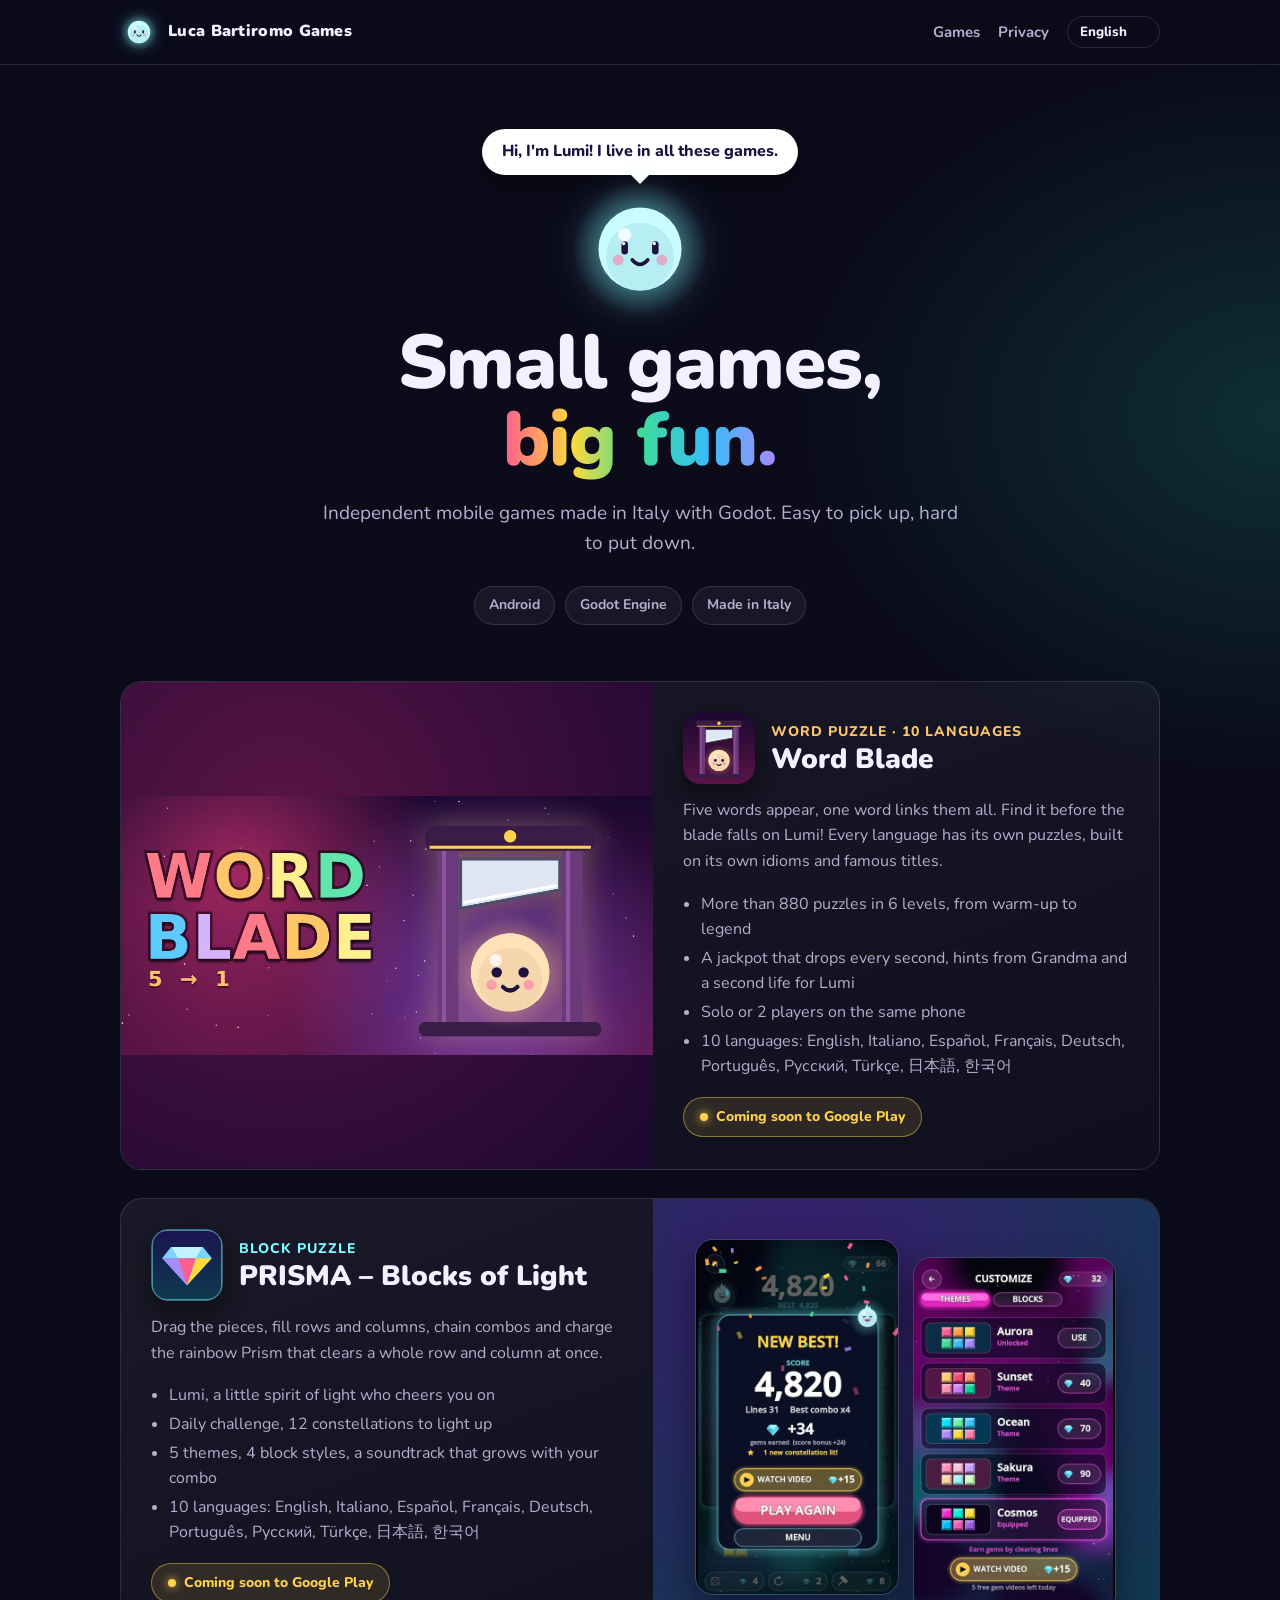
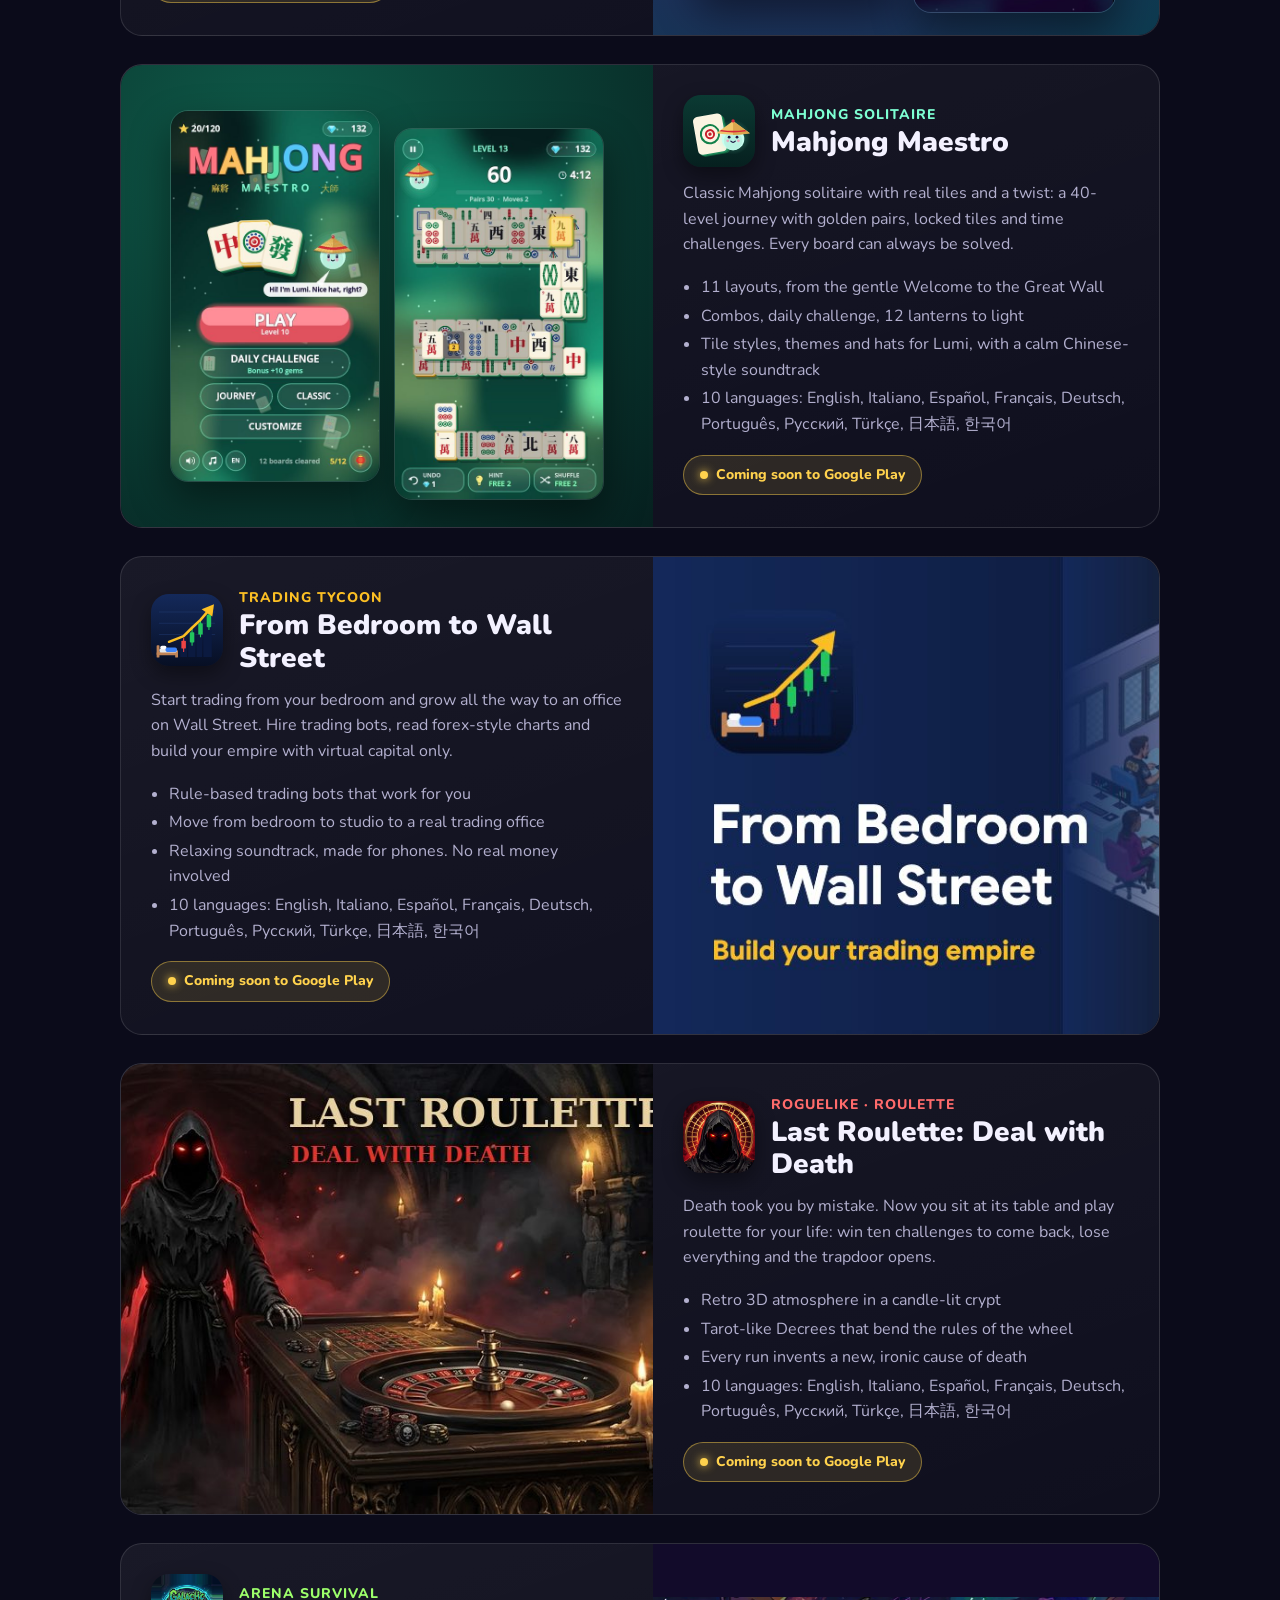
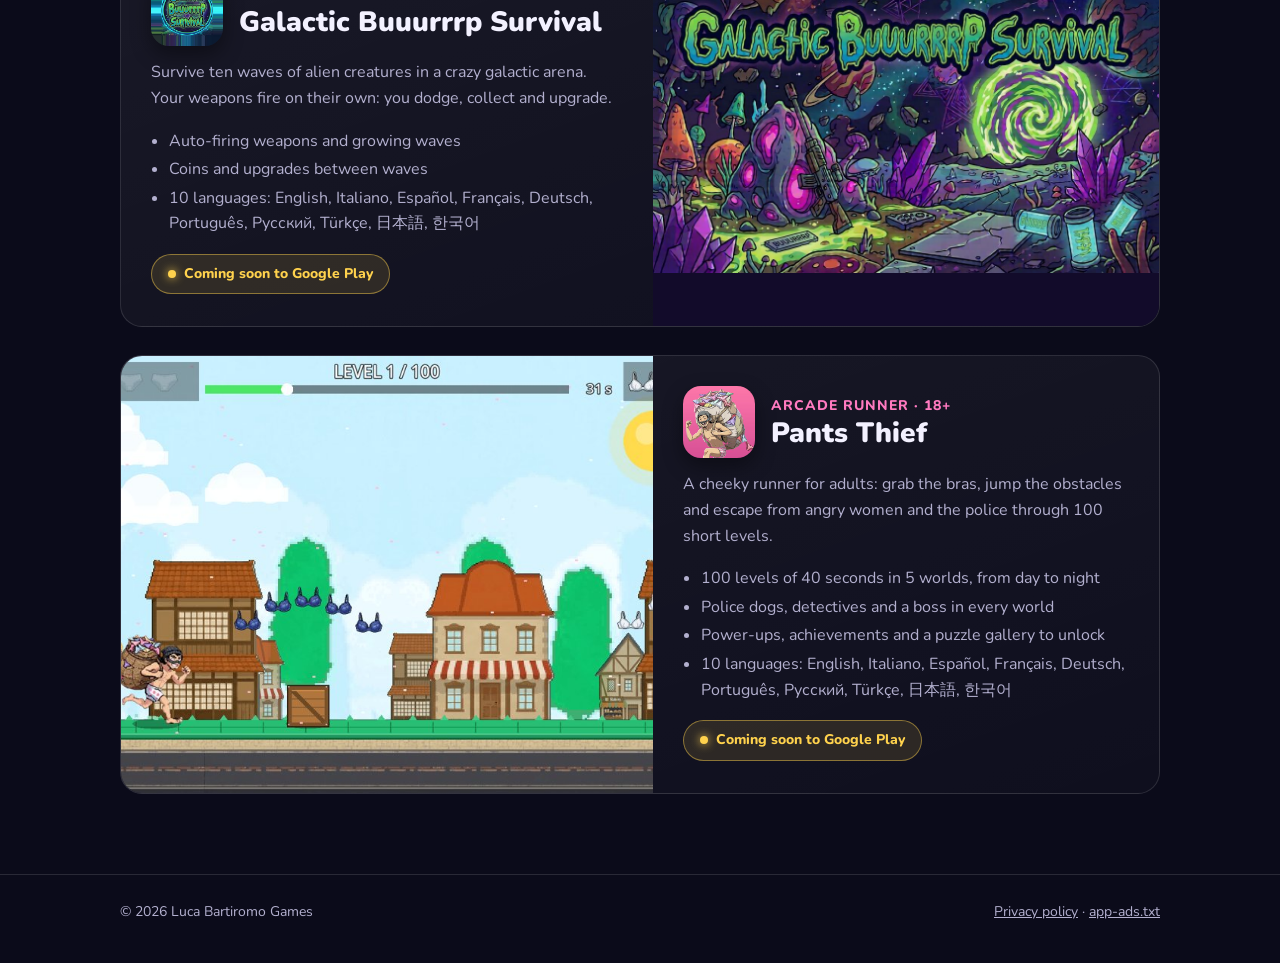
==== commit 89051fa7: "Word Blade e Lumi sul sito" ====
--- a/index.html
+++ b/index.html
@@ -4,8 +4,9 @@
   <meta charset="utf-8">
   <meta name="viewport" content="width=device-width, initial-scale=1">
   <title>Luca Bartiromo Games</title>
-  <meta name="description" content="Indie mobile games by Luca Bartiromo: PRISMA, Mahjong Maestro, From Bedroom to Wall Street, Last Roulette: Deal with Death, Galactic Buuurrrp Survival and Pants Thief.">
-  <link rel="icon" href="prisma-icon.svg" type="image/svg+xml">
+  <meta name="description" content="Indie mobile games by Luca Bartiromo: PRISMA, Mahjong Maestro, From Bedroom to Wall Street, Last Roulette: Deal with Death, Galactic Buuurrrp Survival, Pants Thief and Word Blade.">
+  <link rel="icon" href="lumi.svg" type="image/svg+xml">
+  <link rel="apple-touch-icon" href="lumi.svg">
   <link rel="preconnect" href="https://fonts.googleapis.com">
   <link rel="preconnect" href="https://fonts.gstatic.com" crossorigin>
   <link href="https://fonts.googleapis.com/css2?family=Nunito:wght@400;700;800;900&display=swap" rel="stylesheet">
@@ -15,7 +16,7 @@
 <body>
   <header class="top">
     <div class="wrap">
-      <a class="brand" href="./"><span class="brand-mark">★</span>Luca Bartiromo Games</a>
+      <a class="brand" href="./"><img class="brand-lumi" src="lumi.svg" alt="Lumi">Luca Bartiromo Games</a>
       <nav class="nav">
         <a href="#games" class="hide-sm"><span lang="en">Games</span><span lang="it">Giochi</span><span lang="es">Juegos</span><span lang="fr">Jeux</span><span lang="de">Spiele</span><span lang="pt">Jogos</span><span lang="ru">Игры</span><span lang="tr">Oyunlar</span><span lang="ja">ゲーム</span><span lang="ko">게임</span></a>
         <a href="privacy.html">Privacy</a>
@@ -26,6 +27,7 @@
 
   <main>
     <section class="hero wrap">
+      <div class="lumi-hero" aria-hidden="true"><div class="lumi-bubble"><span lang="en">Hi, I'm Lumi! I live in all these games.</span><span lang="it">Ciao, sono Lumi! Vivo in tutti questi giochi.</span><span lang="es">¡Hola, soy Lumi! Vivo en todos estos juegos.</span><span lang="fr">Salut, je suis Lumi ! Je vis dans tous ces jeux.</span><span lang="de">Hallo, ich bin Lumi! Ich wohne in all diesen Spielen.</span><span lang="pt">Oi, eu sou o Lumi! Eu vivo em todos estes jogos.</span><span lang="ru">Привет, я Луми! Я живу во всех этих играх.</span><span lang="tr">Merhaba, ben Lumi! Bütün bu oyunlarda yaşıyorum.</span><span lang="ja">こんにちは、ルミだよ! ここのゲームみんなに住んでるよ。</span><span lang="ko">안녕, 나는 루미야! 이 게임들 모두에 살고 있어.</span></div><img class="lumi-float" src="lumi.svg" alt=""></div>
       <h1>
         <span lang="en">Small games,<br><span class="grad">big fun.</span></span>
         <span lang="it">Piccoli giochi,<br><span class="grad">grande divertimento.</span></span><span lang="es">Juegos pequeños,<br><span class="grad">gran diversión.</span></span><span lang="fr">Petits jeux,<br><span class="grad">grand plaisir.</span></span><span lang="de">Kleine Spiele,<br><span class="grad">großer Spaß.</span></span><span lang="pt">Jogos pequenos,<br><span class="grad">diversão enorme.</span></span><span lang="ru">Маленькие игры,<br><span class="grad">большое веселье.</span></span><span lang="tr">Küçük oyunlar,<br><span class="grad">büyük eğlence.</span></span><span lang="ja">小さなゲーム、<br><span class="grad">大きな楽しさ。</span></span><span lang="ko">작은 게임,<br><span class="grad">큰 재미.</span></span>
@@ -42,6 +44,31 @@
     </section>
 
     <section id="games" class="games wrap">
+      <article class="game g-wordblade" id="word-blade">
+        <div class="game-media">
+          <img class="banner" src="wordblade-banner.jpg" alt="Word Blade: Lumi under the blade" loading="lazy">
+        </div>
+        <div class="game-body">
+          <div class="game-head">
+            <img class="game-icon" src="wordblade-icon.svg" alt="Word Blade icon">
+            <div>
+              <div class="genre"><span lang="en">Word puzzle · 10 languages</span><span lang="it">Gioco di parole · 10 lingue</span><span lang="es">Juego de palabras · 10 idiomas</span><span lang="fr">Jeu de mots · 10 langues</span><span lang="de">Worträtsel · 10 Sprachen</span><span lang="pt">Jogo de palavras · 10 idiomas</span><span lang="ru">Игра в слова · 10 языков</span><span lang="tr">Kelime oyunu · 10 dil</span><span lang="ja">ことばパズル · 10言語</span><span lang="ko">단어 퍼즐 · 10개 언어</span></div>
+              <h2>Word Blade</h2>
+            </div>
+          </div>
+          <p>
+            <span lang="en">Five words appear, one word links them all. Find it before the blade falls on Lumi! Every language has its own puzzles, built on its own idioms and famous titles.</span><span lang="it">Compaiono cinque parole e una sola le lega tutte. Trovala prima che la lama cada su Lumi! Ogni lingua ha le sue sfide, costruite sui suoi modi di dire e sui titoli famosi.</span><span lang="es">Aparecen cinco palabras y una sola las une a todas. ¡Encuéntrala antes de que la cuchilla caiga sobre Lumi! Cada idioma tiene sus propios retos, hechos con sus expresiones y títulos famosos.</span><span lang="fr">Cinq mots apparaissent, un seul les relie tous. Trouve-le avant que la lame ne tombe sur Lumi ! Chaque langue a ses propres énigmes, construites sur ses expressions et ses titres célèbres.</span><span lang="de">Fünf Wörter erscheinen, ein einziges verbindet sie alle. Finde es, bevor die Klinge auf Lumi fällt! Jede Sprache hat ihre eigenen Rätsel, gebaut aus ihren Redewendungen und berühmten Titeln.</span><span lang="pt">Aparecem cinco palavras e só uma liga todas. Encontre-a antes que a lâmina caia sobre o Lumi! Cada idioma tem seus próprios desafios, feitos com suas expressões e títulos famosos.</span><span lang="ru">Появляются пять слов, и только одно связывает их все. Найди его, пока лезвие не упало на Луми! В каждом языке свои загадки — на его выражениях и известных названиях.</span><span lang="tr">Beş kelime çıkar, hepsini tek bir kelime bağlar. Bıçak Lumi'nin üstüne düşmeden onu bul! Her dilin kendi deyimleri ve ünlü isimleriyle hazırlanmış kendi bulmacaları var.</span><span lang="ja">5つのことばが出てきて、それをつなぐことばは1つだけ。刃がルミに落ちる前に見つけよう!言語ごとに、その言語の言いまわしや有名なタイトルで作ったオリジナル問題。</span><span lang="ko">단어 5개가 나오고, 그 모두를 잇는 단어는 하나뿐. 칼날이 루미에게 떨어지기 전에 찾아내세요! 언어마다 그 언어의 표현과 유명한 제목으로 만든 문제가 있어요.</span>
+          </p>
+          <ul>
+            <li><span lang="en">More than 880 puzzles in 6 levels, from warm-up to legend</span><span lang="it">Oltre 880 sfide in 6 livelli, dal riscaldamento alla leggenda</span><span lang="es">Más de 880 retos en 6 niveles, del calentamiento a la leyenda</span><span lang="fr">Plus de 880 énigmes en 6 niveaux, de l'échauffement à la légende</span><span lang="de">Über 880 Rätsel in 6 Leveln, vom Aufwärmen bis zur Legende</span><span lang="pt">Mais de 880 desafios em 6 níveis, do aquecimento à lenda</span><span lang="ru">Более 880 загадок на 6 уровнях — от разминки до легенды</span><span lang="tr">Isınmadan efsaneye 6 seviyede 880'den fazla bulmaca</span><span lang="ja">ウォームアップからレジェンドまで、6レベルで880問以上</span><span lang="ko">몸풀기부터 전설까지 6단계, 880개 이상의 문제</span></li>
+            <li><span lang="en">A jackpot that drops every second, hints from Grandma and a second life for Lumi</span><span lang="it">Un montepremi che scende ogni secondo, gli aiuti della Nonna e una seconda vita per Lumi</span><span lang="es">Un premio que baja cada segundo, las pistas de la Abuela y una segunda vida para Lumi</span><span lang="fr">Une cagnotte qui baisse chaque seconde, les indices de Mamie et une deuxième vie pour Lumi</span><span lang="de">Ein Jackpot, der jede Sekunde sinkt, Hilfen von Oma und ein zweites Leben für Lumi</span><span lang="pt">Um prêmio que cai a cada segundo, as dicas da Vovó e uma segunda vida para o Lumi</span><span lang="ru">Приз тает каждую секунду, подсказки Бабушки и вторая жизнь для Луми</span><span lang="tr">Her saniye azalan ödül, Nine'nin ipuçları ve Lumi için ikinci can</span><span lang="ja">1秒ごとに減る賞金、おばあちゃんのヒント、ルミのセカンドライフ</span><span lang="ko">1초마다 줄어드는 상금, 할머니의 힌트, 루미의 두 번째 목숨</span></li>
+            <li><span lang="en">Solo or 2 players on the same phone</span><span lang="it">Da solo o in 2 sullo stesso telefono</span><span lang="es">Solo o 2 jugadores en el mismo móvil</span><span lang="fr">Seul ou à 2 sur le même téléphone</span><span lang="de">Allein oder zu zweit an einem Handy</span><span lang="pt">Sozinho ou em 2 no mesmo celular</span><span lang="ru">Один или вдвоём на одном телефоне</span><span lang="tr">Tek başına ya da aynı telefonda 2 kişi</span><span lang="ja">ひとりでも、1台のスマホでふたりでも</span><span lang="ko">혼자서, 또는 폰 하나로 둘이서</span></li>
+            <li><span lang="en">10 languages:</span><span lang="it">10 lingue:</span><span lang="es">10 lenguas:</span><span lang="fr">10 langues:</span><span lang="de">10 Sprachen:</span><span lang="pt">10 línguas:</span><span lang="ru">10 языков:</span><span lang="tr">10 dil:</span><span lang="ja">10 言語:</span><span lang="ko">10개의 언어:</span> English, Italiano, Español, Français, Deutsch, Português, Русский, Türkçe, 日本語, 한국어</li>
+          </ul>
+          <span class="status"><span lang="en">Coming soon to Google Play</span><span lang="it">Presto su Google Play</span><span lang="es">Muy pronto en Google Play</span><span lang="fr">Bientôt sur Google Play</span><span lang="de">Bald auf Google Play</span><span lang="pt">Em breve no Google Play</span><span lang="ru">Скоро в Google Play</span><span lang="tr">Yakında Google Play'de</span><span lang="ja">まもなくGoogle Playで公開</span><span lang="ko">곧 Google Play 출시</span></span>
+        </div>
+      </article>
+
 
       <article class="game g-prisma" id="prisma">
         <div class="game-media">
--- a/style.css
+++ b/style.css
@@ -150,3 +150,22 @@
 .g-pants .genre { color: #ff7ac0; }
 .g-pants .game-media { background: radial-gradient(circle at 70% 30%, #ff9ac8, #5a1f4a); }
 .g-fbws .game-media img.banner { object-position: left center; }
+
+/* Word Blade */
+.g-wordblade .genre { color: #ffc46b; }
+.g-wordblade .game-media { background: radial-gradient(circle at 30% 30%, #5a1446, #1a0830); }
+
+/* Lumi, la mascotte */
+.brand-lumi { width: 38px; height: 38px; filter: drop-shadow(0 0 8px rgba(125, 249, 255, .55)); animation: lumi-bob 3s ease-in-out infinite; }
+.lumi-hero { position: relative; display: flex; flex-direction: column; align-items: center; margin: -20px auto 6px; }
+.lumi-float { width: 140px; height: 140px; animation: lumi-bob 3s ease-in-out infinite; filter: drop-shadow(0 0 22px rgba(125, 249, 255, .45)); }
+.lumi-bubble {
+  position: relative; background: #fff; color: #1d1240; font-weight: 800; font-size: 16px;
+  border-radius: 999px; padding: 10px 20px; margin-bottom: 4px; box-shadow: 0 10px 30px rgba(0,0,0,.35);
+  animation: lumi-pop .6s ease-out both .3s;
+}
+.lumi-bubble::after { content: ""; position: absolute; left: 50%; bottom: -9px; margin-left: -9px; border: 9px solid transparent; border-bottom: 0; border-top-color: #fff; }
+@keyframes lumi-bob { 0%, 100% { transform: translateY(0); } 50% { transform: translateY(-10px); } }
+@keyframes lumi-pop { from { opacity: 0; transform: scale(.6) translateY(10px); } to { opacity: 1; transform: none; } }
+@media (prefers-reduced-motion: reduce) { .brand-lumi, .lumi-float, .lumi-bubble { animation: none; } }
+.g-wordblade .game-media img.banner { object-fit: contain; }
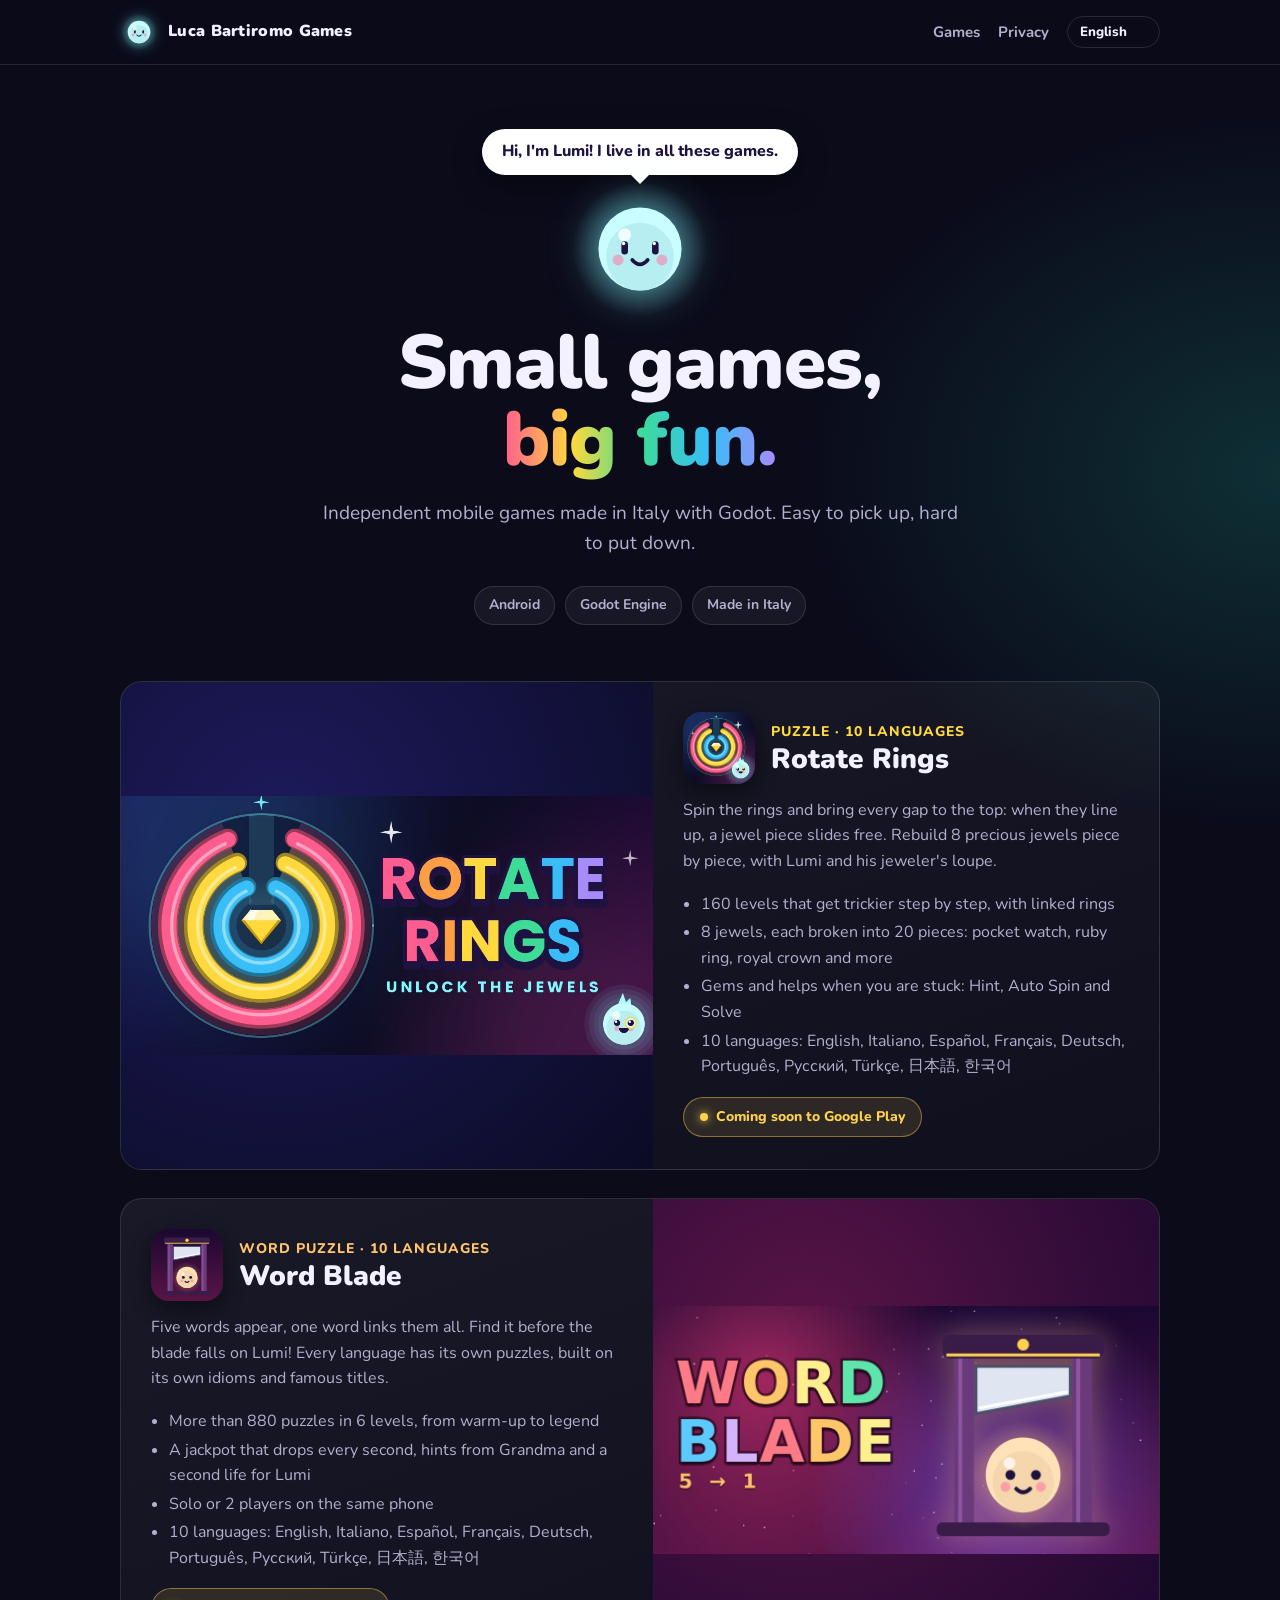
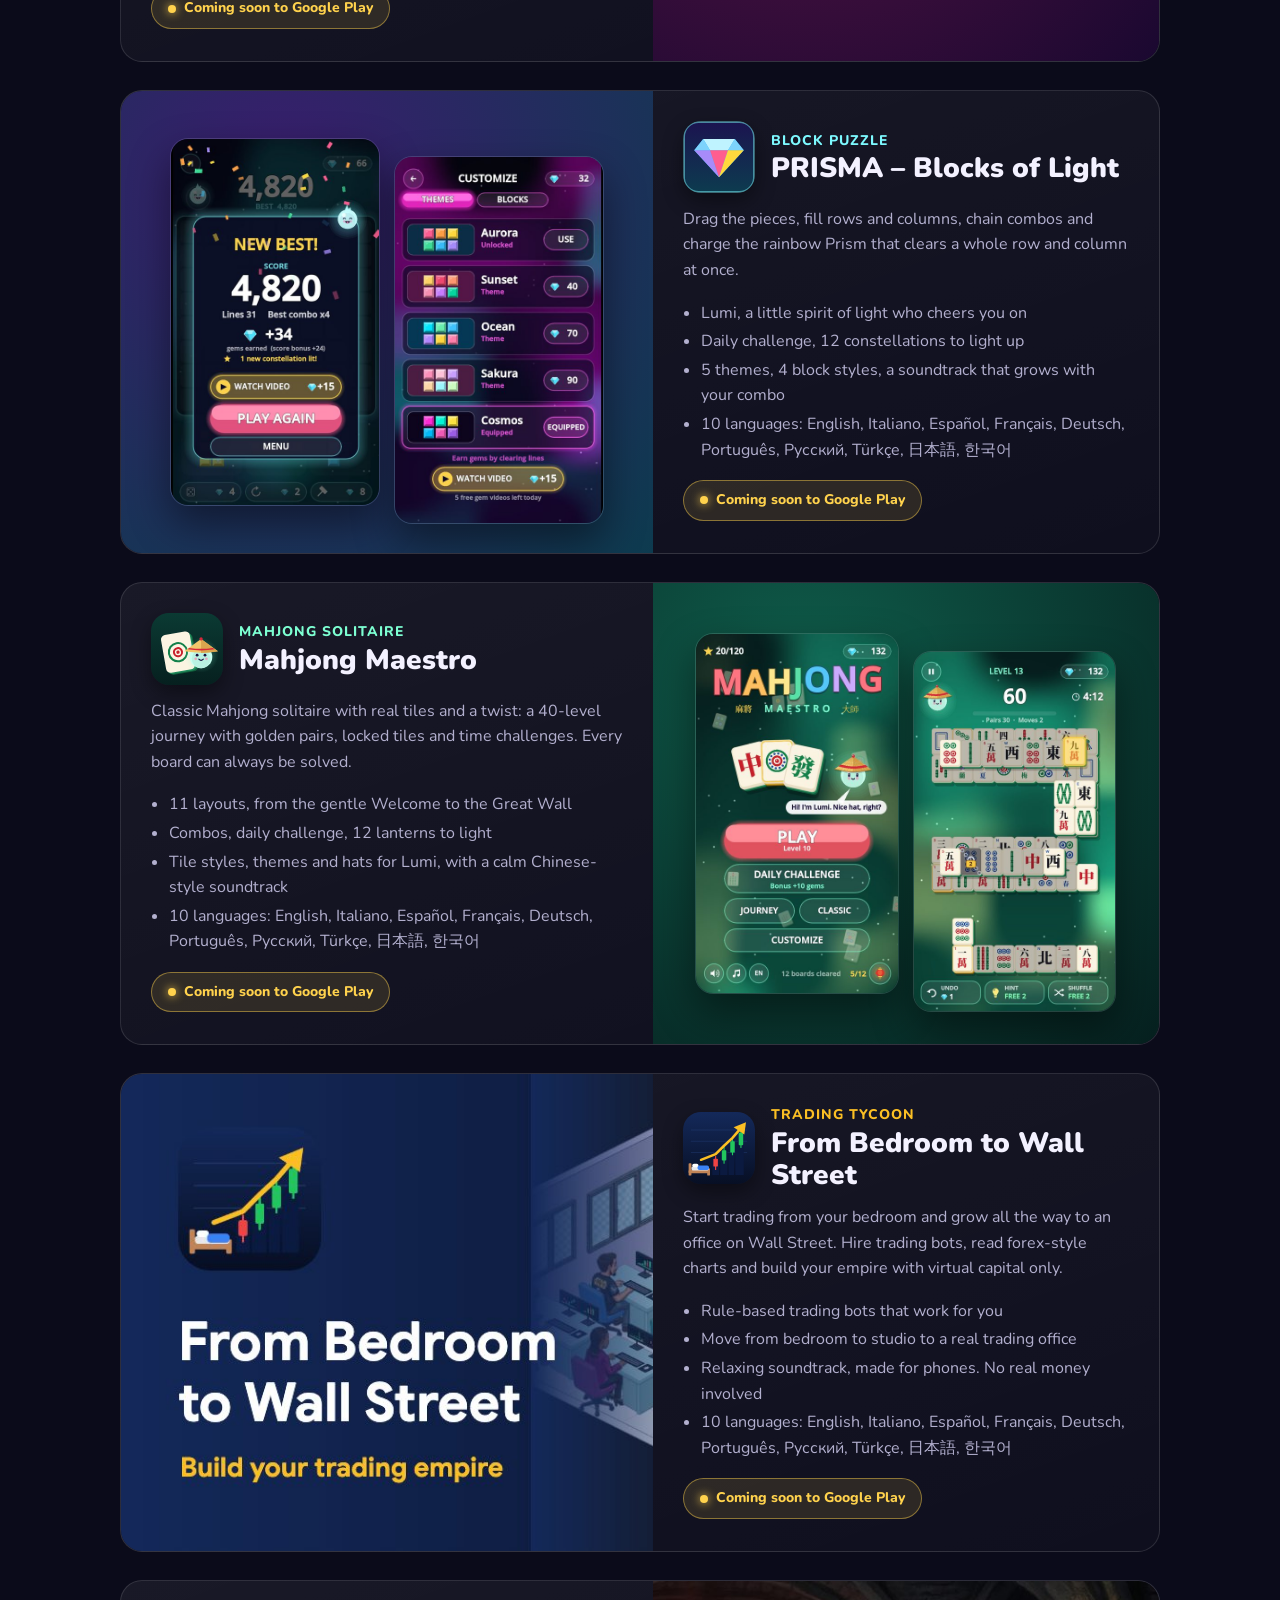
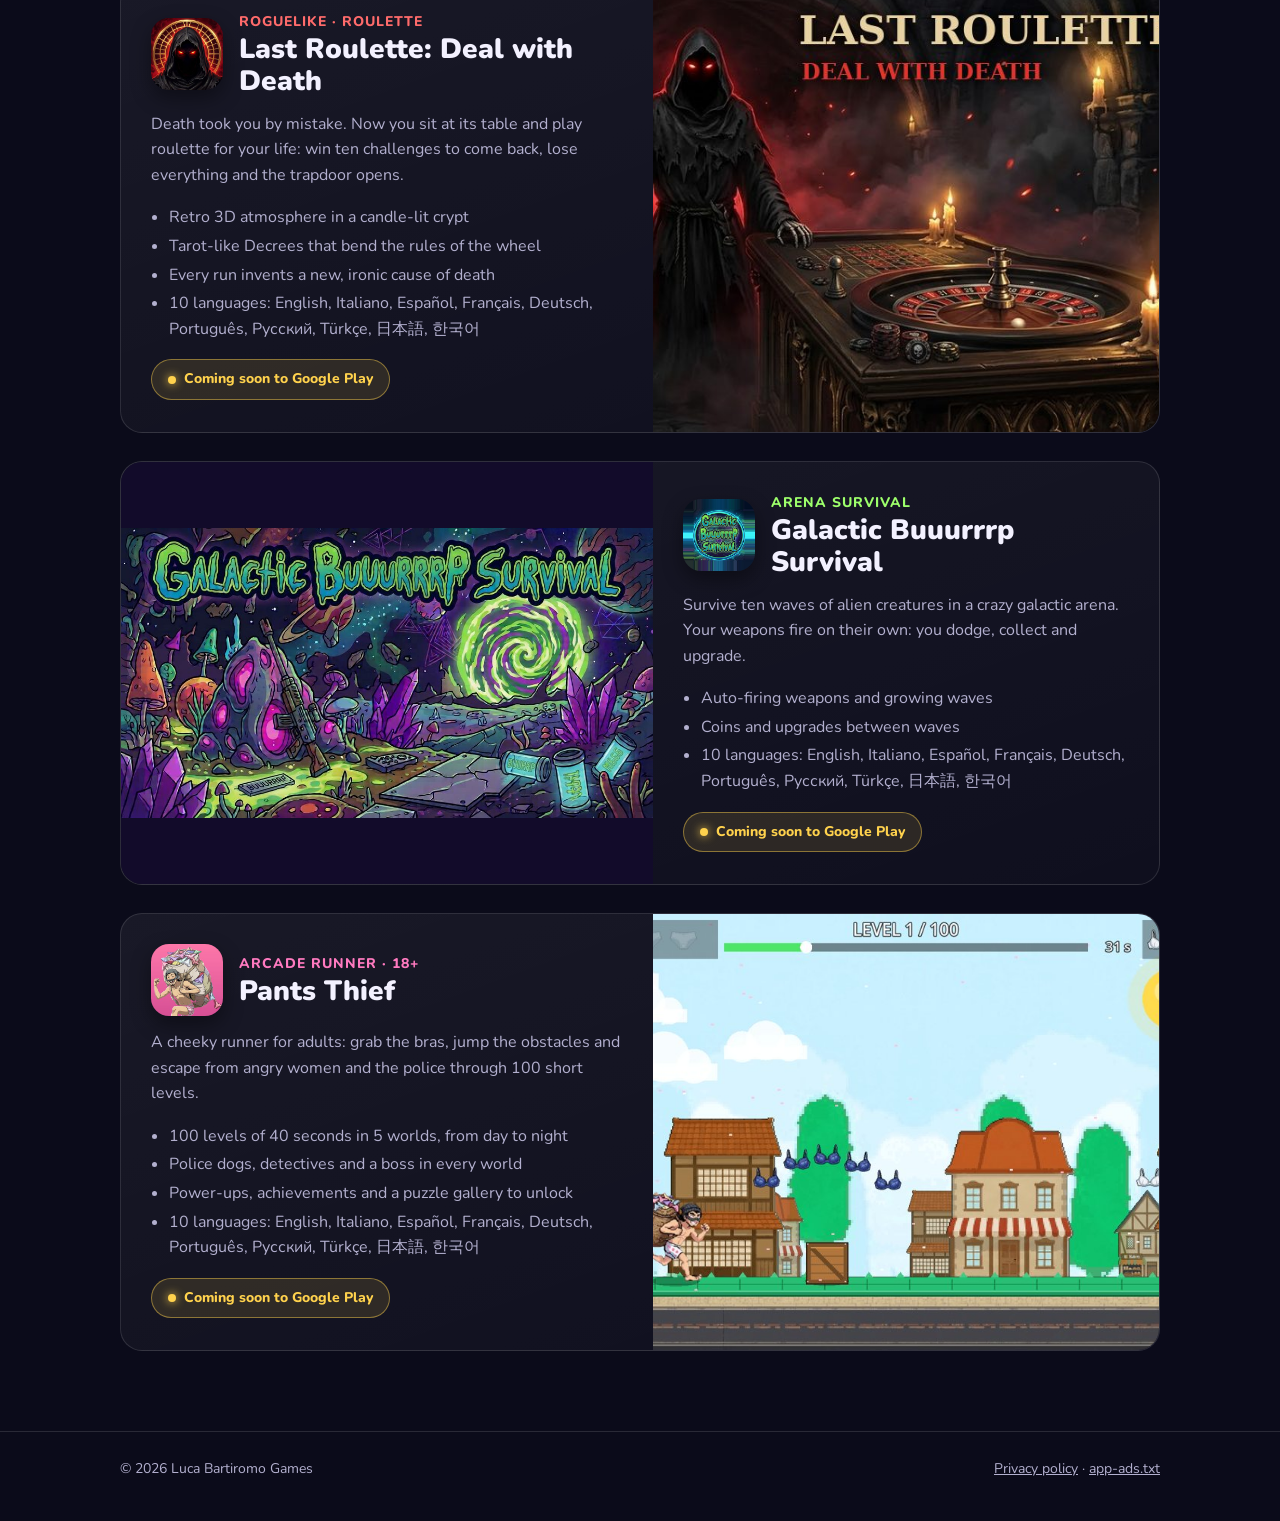
==== commit 407f149e: "Rotate Rings on the games page (root files)" ====
--- a/index.html
+++ b/index.html
@@ -4,7 +4,7 @@
   <meta charset="utf-8">
   <meta name="viewport" content="width=device-width, initial-scale=1">
   <title>Luca Bartiromo Games</title>
-  <meta name="description" content="Indie mobile games by Luca Bartiromo: PRISMA, Mahjong Maestro, From Bedroom to Wall Street, Last Roulette: Deal with Death, Galactic Buuurrrp Survival, Pants Thief and Word Blade.">
+  <meta name="description" content="Indie mobile games by Luca Bartiromo: PRISMA, Mahjong Maestro, From Bedroom to Wall Street, Last Roulette: Deal with Death, Galactic Buuurrrp Survival, Pants Thief, Word Blade and Rotate Rings.">
   <link rel="icon" href="lumi.svg" type="image/svg+xml">
   <link rel="apple-touch-icon" href="lumi.svg">
   <link rel="preconnect" href="https://fonts.googleapis.com">
@@ -44,6 +44,32 @@
     </section>
 
     <section id="games" class="games wrap">
+      <article class="game g-rings" id="rotate-rings">
+        <div class="game-media">
+          <img class="banner" src="rotaterings-banner.jpg" alt="Rotate Rings: colored rings, a golden jewel and Lumi" loading="lazy">
+        </div>
+        <div class="game-body">
+          <div class="game-head">
+            <img class="game-icon" src="rotaterings-icon.jpg" alt="Rotate Rings icon">
+            <div>
+              <div class="genre"><span lang="en">Puzzle · 10 languages</span><span lang="it">Rompicapo · 10 lingue</span><span lang="es">Rompecabezas · 10 idiomas</span><span lang="fr">Casse-tête · 10 langues</span><span lang="de">Rätsel · 10 Sprachen</span><span lang="pt">Quebra-cabeça · 10 idiomas</span><span lang="ru">Головоломка · 10 языков</span><span lang="tr">Bulmaca · 10 dil</span><span lang="ja">パズル · 10言語</span><span lang="ko">퍼즐 · 10개 언어</span></div>
+              <h2>Rotate Rings</h2>
+            </div>
+          </div>
+          <p>
+            <span lang="en">Spin the rings and bring every gap to the top: when they line up, a jewel piece slides free. Rebuild 8 precious jewels piece by piece, with Lumi and his jeweler's loupe.</span><span lang="it">Gira gli anelli e porta tutte le aperture in alto: quando sono allineate, un pezzo di gioiello si libera. Ricomponi 8 gioielli preziosi pezzo dopo pezzo, con Lumi e la sua lente da gioielliere.</span><span lang="es">Gira los anillos y lleva todas las aberturas arriba: cuando se alinean, una pieza de joya queda libre. Reconstruye 8 joyas preciosas pieza a pieza, con Lumi y su lupa de joyero.</span><span lang="fr">Tourne les anneaux et amène toutes les ouvertures en haut : quand elles sont alignées, une pièce de bijou se libère. Reconstitue 8 bijoux précieux pièce par pièce, avec Lumi et sa loupe de bijoutier.</span><span lang="de">Dreh die Ringe und bring alle Öffnungen nach oben: Sind sie ausgerichtet, löst sich ein Juwelenteil. Setze 8 kostbare Juwelen Stück für Stück zusammen, mit Lumi und seiner Juwelierlupe.</span><span lang="pt">Gire os anéis e leve todas as aberturas para cima: quando se alinham, uma peça de joia se solta. Remonte 8 joias preciosas peça por peça, com a Lumi e sua lupa de joalheiro.</span><span lang="ru">Крути кольца и выводи все прорези наверх: когда они совпадут, деталь украшения освободится. Собери 8 драгоценностей по кусочкам вместе с Луми и его лупой ювелира.</span><span lang="tr">Halkaları çevir ve tüm boşlukları yukarı getir: hizalandıklarında bir mücevher parçası serbest kalır. Lumi ve kuyumcu büyüteciyle 8 değerli mücevheri parça parça tamamla.</span><span lang="ja">リングを回して、すべてのすき間を上にそろえよう。そろうと宝石のピースが外れます。ルミと宝石ルーペと一緒に、8つの宝石をひとつずつ完成させよう。</span><span lang="ko">링을 돌려 모든 틈을 위로 맞추세요. 틈이 맞으면 보석 조각이 풀려납니다. 루미와 보석 돋보기와 함께 귀한 보석 8개를 조각조각 완성하세요.</span>
+          </p>
+          <ul>
+            <li><span lang="en">160 levels that get trickier step by step, with linked rings</span><span lang="it">160 livelli sempre più ingegnosi, con anelli collegati</span><span lang="es">160 niveles cada vez más ingeniosos, con anillos unidos</span><span lang="fr">160 niveaux de plus en plus astucieux, avec des anneaux liés</span><span lang="de">160 Level, die immer kniffliger werden, mit verbundenen Ringen</span><span lang="pt">160 níveis cada vez mais engenhosos, com anéis ligados</span><span lang="ru">160 уровней, которые становятся всё хитрее, со связанными кольцами</span><span lang="tr">Bağlı halkalarla giderek zorlaşan 160 seviye</span><span lang="ja">つながったリングも登場する、だんだん手ごわくなる160レベル</span><span lang="ko">연결된 링과 함께 점점 어려워지는 160개 레벨</span></li>
+            <li><span lang="en">8 jewels, each broken into 20 pieces: pocket watch, ruby ring, royal crown and more</span><span lang="it">8 gioielli smontati in 20 pezzi: orologio da taschino, anello di rubino, corona reale e altri</span><span lang="es">8 joyas divididas en 20 piezas: reloj de bolsillo, anillo de rubí, corona real y más</span><span lang="fr">8 bijoux découpés en 20 pièces : montre de poche, bague en rubis, couronne royale et plus</span><span lang="de">8 Juwelen in je 20 Teilen: Taschenuhr, Rubinring, Königskrone und mehr</span><span lang="pt">8 joias divididas em 20 peças: relógio de bolso, anel de rubi, coroa real e mais</span><span lang="ru">8 драгоценностей по 20 деталей: карманные часы, кольцо с рубином, корона и другие</span><span lang="tr">20 parçaya ayrılmış 8 mücevher: cep saati, yakut yüzük, kraliyet tacı ve daha fazlası</span><span lang="ja">20ピースに分かれた8つの宝石：懐中時計、ルビーの指輪、王冠など</span><span lang="ko">20조각으로 나뉜 보석 8개: 회중시계, 루비 반지, 왕관 등</span></li>
+            <li><span lang="en">Gems and helps when you are stuck: Hint, Auto Spin and Solve</span><span lang="it">Gemme e aiuti quando sei bloccato: Indizio, Gira e Risolvi</span><span lang="es">Gemas y ayudas cuando te atascas: Pista, Girar y Resolver</span><span lang="fr">Gemmes et aides quand tu bloques : Indice, Tourner et Résoudre</span><span lang="de">Edelsteine und Hilfen, wenn du feststeckst: Tipp, Drehen und Lösen</span><span lang="pt">Gemas e ajudas quando travar: Dica, Girar e Resolver</span><span lang="ru">Самоцветы и помощь, если застрял: Подсказка, Поворот и Решить</span><span lang="tr">Takıldığında elmaslar ve yardımlar: İpucu, Çevir ve Çöz</span><span lang="ja">困ったらジェムでヒント・自動回転・解決</span><span lang="ko">막히면 젬으로 힌트, 자동 회전, 해결</span></li>
+            <li><span lang="en">10 languages:</span><span lang="it">10 lingue:</span><span lang="es">10 lenguas:</span><span lang="fr">10 langues:</span><span lang="de">10 Sprachen:</span><span lang="pt">10 línguas:</span><span lang="ru">10 языков:</span><span lang="tr">10 dil:</span><span lang="ja">10 言語:</span><span lang="ko">10개의 언어:</span> English, Italiano, Español, Français, Deutsch, Português, Русский, Türkçe, 日本語, 한국어</li>
+          </ul>
+          <span class="status"><span lang="en">Coming soon to Google Play</span><span lang="it">Presto su Google Play</span><span lang="es">Muy pronto en Google Play</span><span lang="fr">Bientôt sur Google Play</span><span lang="de">Bald auf Google Play</span><span lang="pt">Em breve no Google Play</span><span lang="ru">Скоро в Google Play</span><span lang="tr">Yakında Google Play'de</span><span lang="ja">Google Playで近日公開</span><span lang="ko">Google Play 출시 예정</span></span>
+        </div>
+      </article>
+
+
       <article class="game g-wordblade" id="word-blade">
         <div class="game-media">
           <img class="banner" src="wordblade-banner.jpg" alt="Word Blade: Lumi under the blade" loading="lazy">
--- a/style.css
+++ b/style.css
@@ -169,3 +169,6 @@
 @keyframes lumi-pop { from { opacity: 0; transform: scale(.6) translateY(10px); } to { opacity: 1; transform: none; } }
 @media (prefers-reduced-motion: reduce) { .brand-lumi, .lumi-float, .lumi-bubble { animation: none; } }
 .g-wordblade .game-media img.banner { object-fit: contain; }
+.g-rings .genre { color: #ffd93d; }
+.g-rings .game-media { background: radial-gradient(circle at 30% 30%, #1d1a5c, #0b0b24); }
+.g-rings .game-media img.banner { object-fit: contain; }
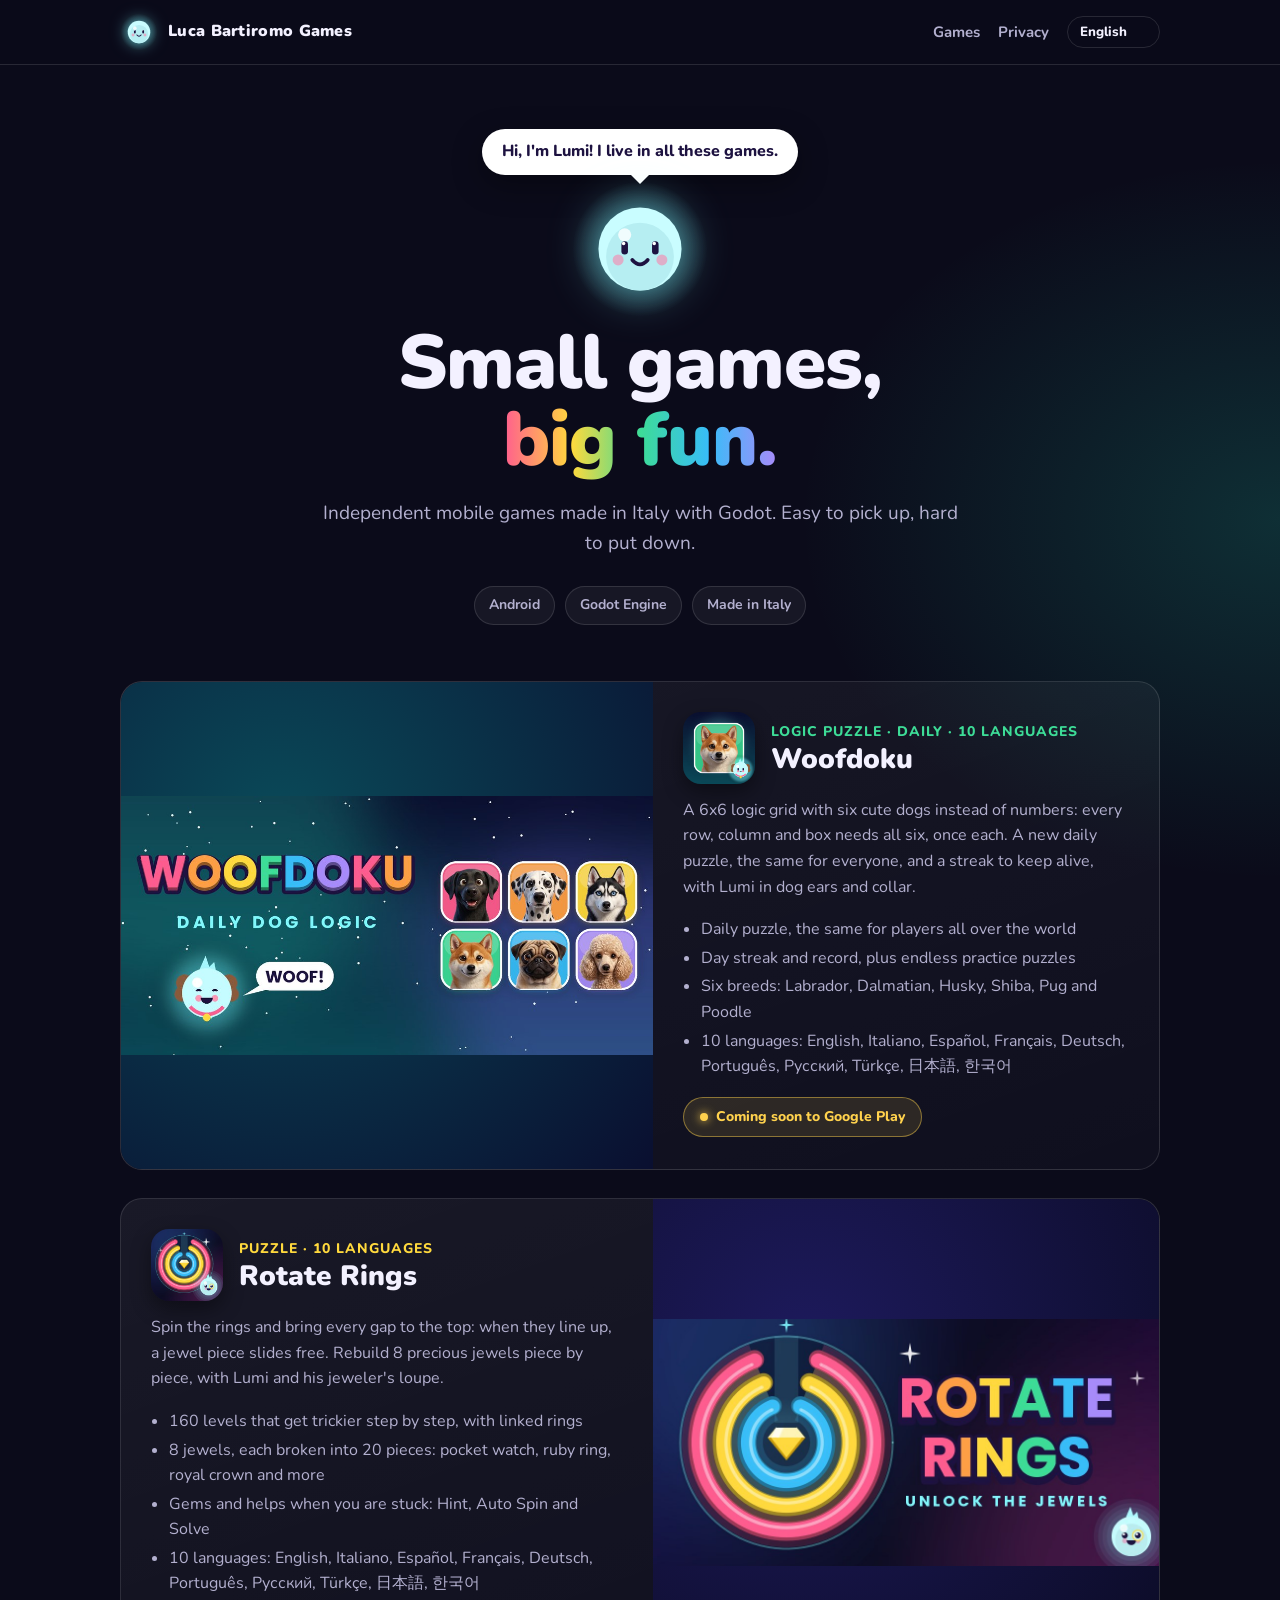
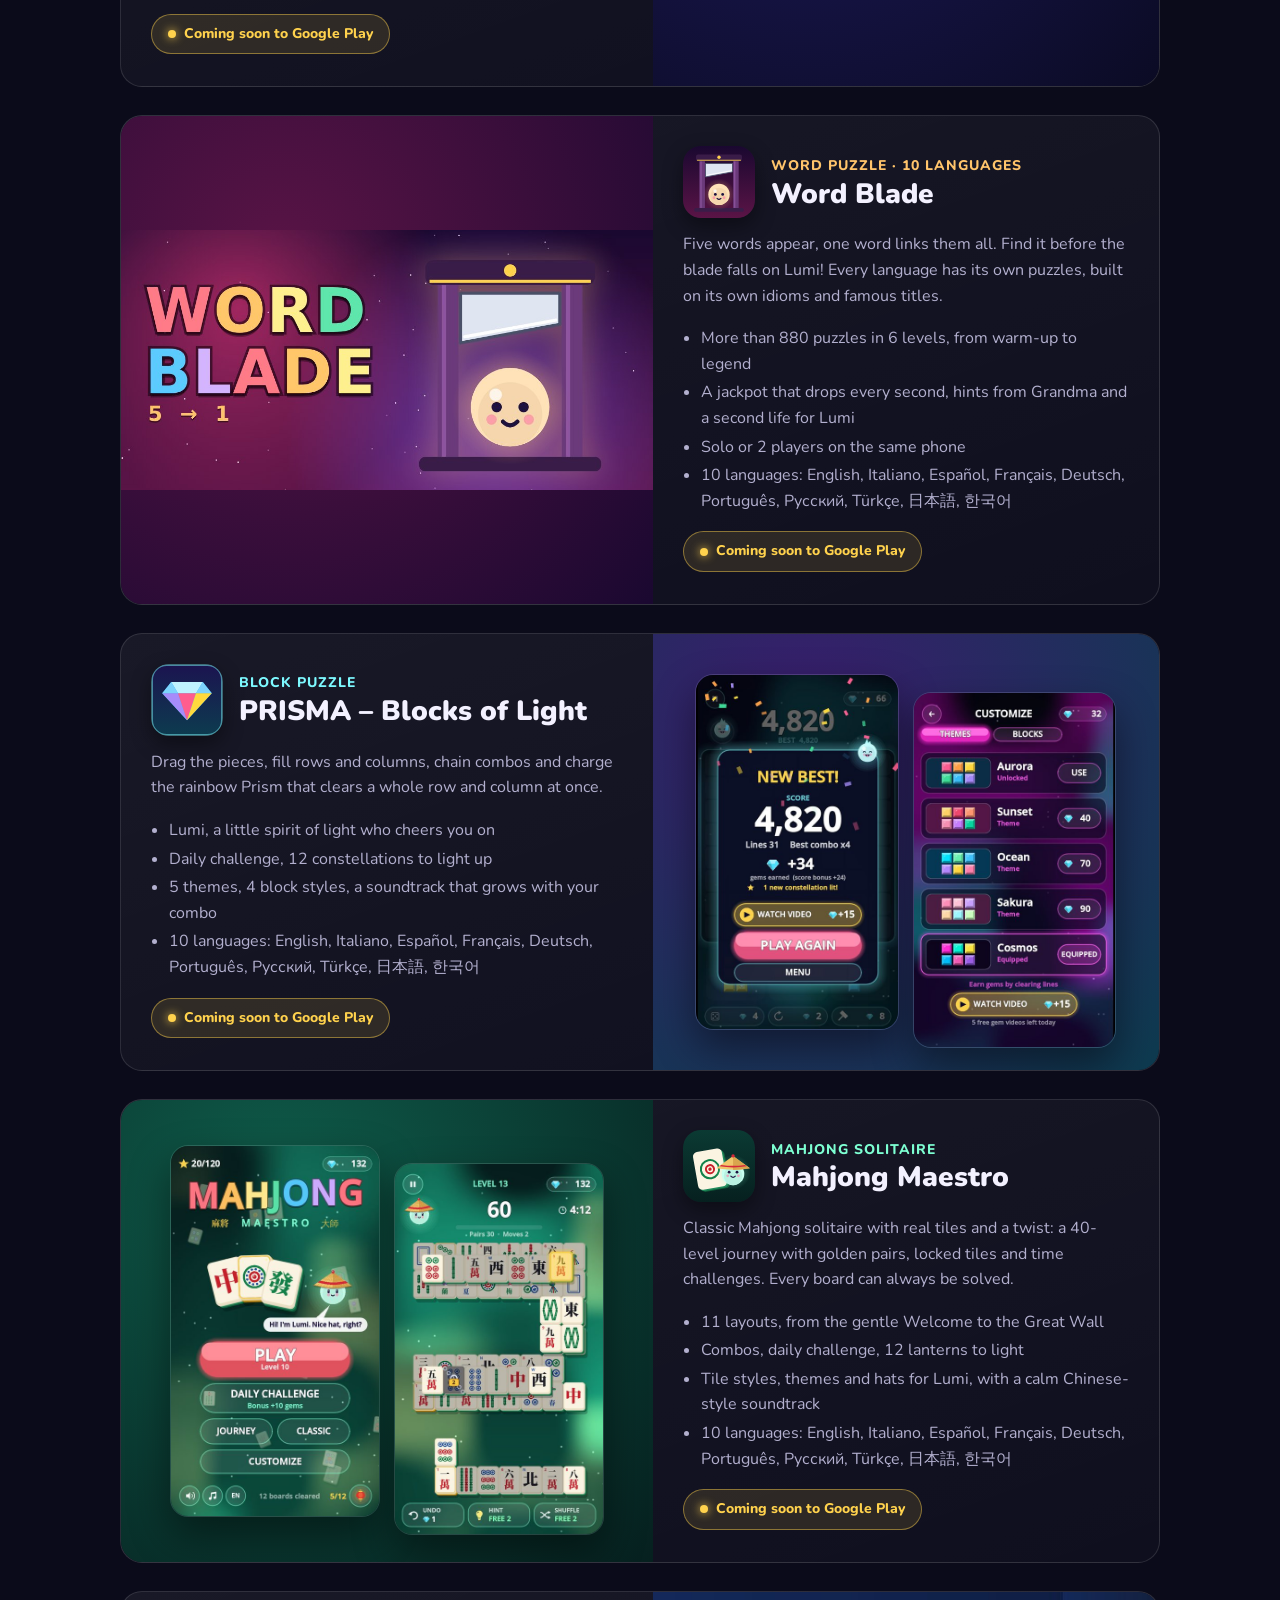
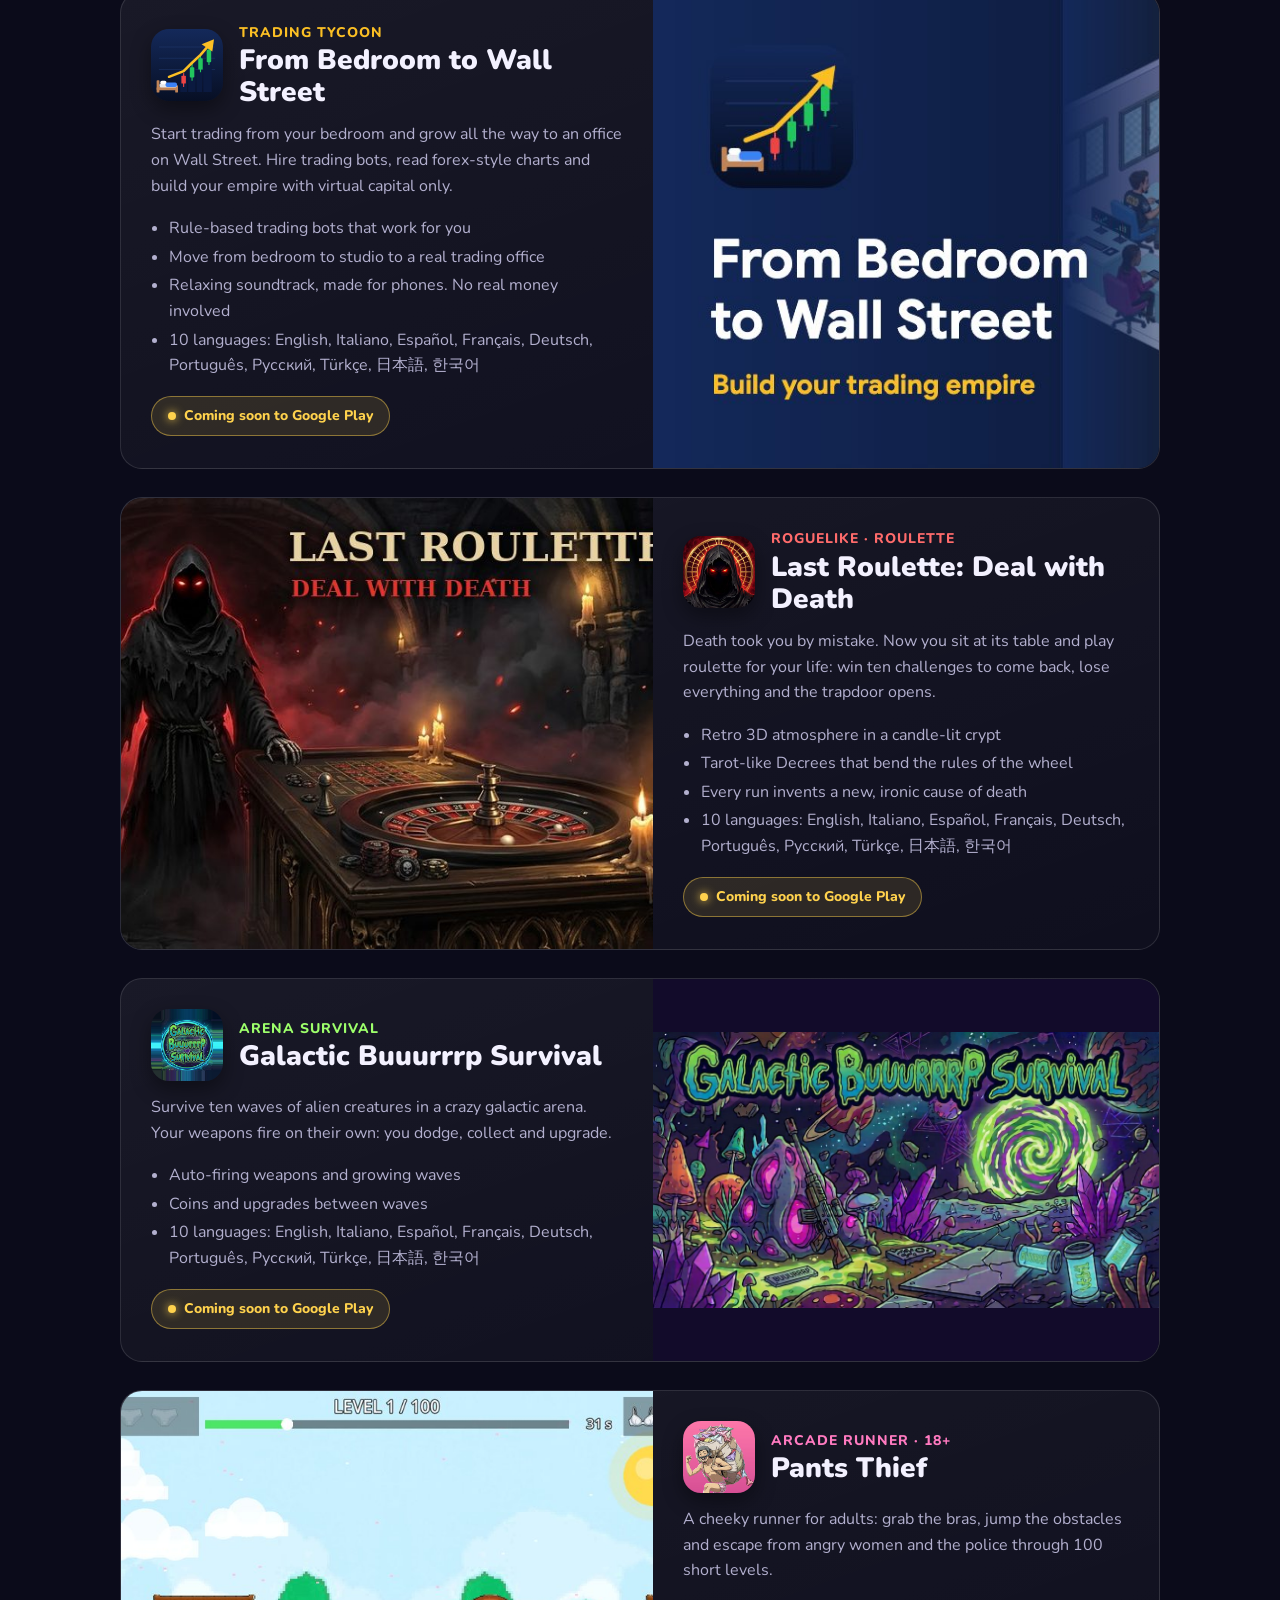
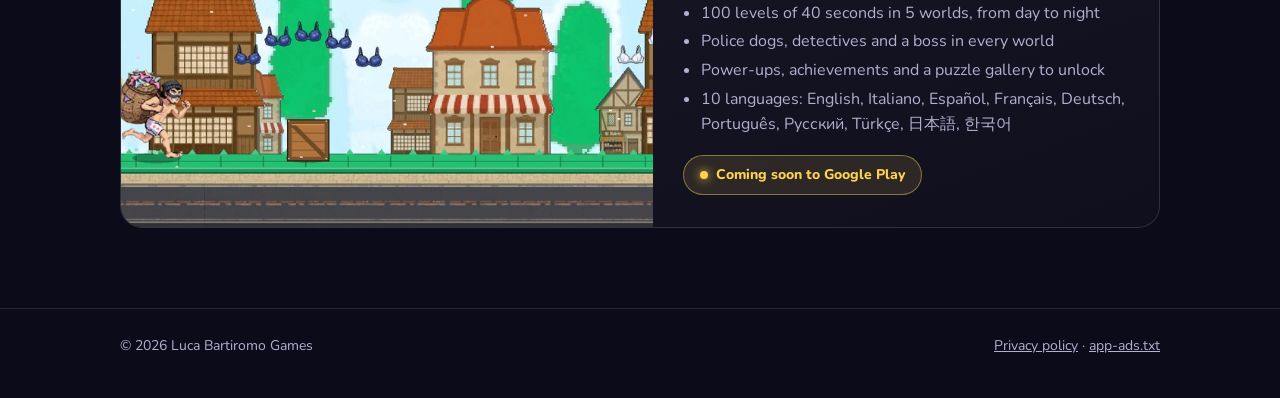
==== commit 531e8dbc: "Add files via upload" ====
--- a/index.html
+++ b/index.html
@@ -4,7 +4,7 @@
   <meta charset="utf-8">
   <meta name="viewport" content="width=device-width, initial-scale=1">
   <title>Luca Bartiromo Games</title>
-  <meta name="description" content="Indie mobile games by Luca Bartiromo: PRISMA, Mahjong Maestro, From Bedroom to Wall Street, Last Roulette: Deal with Death, Galactic Buuurrrp Survival, Pants Thief, Word Blade and Rotate Rings.">
+  <meta name="description" content="Indie mobile games by Luca Bartiromo: PRISMA, Mahjong Maestro, From Bedroom to Wall Street, Last Roulette: Deal with Death, Galactic Buuurrrp Survival, Pants Thief, Word Blade, Rotate Rings and Woofdoku.">
   <link rel="icon" href="lumi.svg" type="image/svg+xml">
   <link rel="apple-touch-icon" href="lumi.svg">
   <link rel="preconnect" href="https://fonts.googleapis.com">
@@ -44,6 +44,31 @@
     </section>
 
     <section id="games" class="games wrap">
+      <article class="game g-woof" id="woofdoku">
+        <div class="game-media">
+          <img class="banner" src="woofdoku-banner.jpg" alt="Woofdoku: six dogs on colored tiles and Lumi" loading="lazy">
+        </div>
+        <div class="game-body">
+          <div class="game-head">
+            <img class="game-icon" src="woofdoku-icon.jpg" alt="Woofdoku icon">
+            <div>
+              <div class="genre"><span lang="en">Logic puzzle · Daily · 10 languages</span><span lang="it">Logica · Ogni giorno · 10 lingue</span><span lang="es">Lógica · Diario · 10 idiomas</span><span lang="fr">Logique · Quotidien · 10 langues</span><span lang="de">Logik · Täglich · 10 Sprachen</span><span lang="pt">Lógica · Diário · 10 idiomas</span><span lang="ru">Логика · Каждый день · 10 языков</span><span lang="tr">Mantık · Günlük · 10 dil</span><span lang="ja">ロジック · 毎日 · 10言語</span><span lang="ko">로직 · 매일 · 10개 언어</span></div>
+              <h2>Woofdoku</h2>
+            </div>
+          </div>
+          <p>
+            <span lang="en">A 6x6 logic grid with six cute dogs instead of numbers: every row, column and box needs all six, once each. A new daily puzzle, the same for everyone, and a streak to keep alive, with Lumi in dog ears and collar.</span><span lang="it">Una griglia logica 6x6 con sei cani teneri al posto dei numeri: ogni riga, colonna e riquadro li vuole tutti e sei, una volta sola. Una sfida nuova ogni giorno, uguale per tutti, e una serie da non spezzare, con Lumi con orecchie da cagnolino e collare.</span><span lang="es">Una cuadrícula lógica de 6x6 con seis perritos en lugar de números: cada fila, columna y bloque necesita los seis, una sola vez. Un reto nuevo cada día, igual para todos, y una racha que mantener, con Lumi con orejas de perrito y collar.</span><span lang="fr">Une grille logique 6x6 avec six adorables chiens à la place des chiffres : chaque ligne, colonne et bloc les veut tous les six, une seule fois. Un défi nouveau chaque jour, le même pour tous, et une série à garder, avec Lumi en oreilles de chiot et collier.</span><span lang="de">Ein 6x6-Logikraster mit sechs süßen Hunden statt Zahlen: Jede Reihe, Spalte und Box braucht alle sechs, je einmal. Jeden Tag ein neues Rätsel, für alle gleich, und eine Serie, die du halten willst – mit Lumi mit Hundeohren und Halsband.</span><span lang="pt">Uma grade lógica 6x6 com seis cãezinhos fofos no lugar dos números: cada linha, coluna e bloco precisa dos seis, uma vez só. Um desafio novo todo dia, igual para todos, e uma sequência para manter, com a Lumi de orelhas de cachorrinho e coleira.</span><span lang="ru">Логическая сетка 6x6 с шестью милыми собаками вместо цифр: в каждом ряду, столбце и блоке нужны все шесть, по одному разу. Новая задача каждый день, одна для всех, и серия, которую не хочется прерывать, — вместе с Луми в собачьих ушках и ошейнике.</span><span lang="tr">Rakamlar yerine altı sevimli köpekle 6x6 mantık ızgarası: her satır, sütun ve kutuda altısı da birer kez olmalı. Her gün herkes için aynı yeni bir bulmaca ve korunacak bir seri; köpek kulaklı ve tasmalı Lumi ile.</span><span lang="ja">数字のかわりに6匹のかわいい犬が入る6x6のロジックパズル。どの行・列・ブロックにも6匹が1回ずつ。毎日みんな同じ新しい問題と、つなげたい連続記録。犬の耳と首輪をつけたルミも一緒です。</span><span lang="ko">숫자 대신 귀여운 강아지 6마리가 들어가는 6x6 로직 퍼즐. 모든 가로줄, 세로줄, 상자에 6마리가 한 번씩! 매일 모두에게 같은 새 퍼즐과 이어 가고 싶은 연속 기록, 강아지 귀와 목걸이를 한 루미와 함께해요.</span>
+          </p>
+          <ul>
+            <li><span lang="en">Daily puzzle, the same for players all over the world</span><span lang="it">Sfida del giorno, uguale per i giocatori di tutto il mondo</span><span lang="es">Reto del día, igual para jugadores de todo el mundo</span><span lang="fr">Défi du jour, le même pour les joueurs du monde entier</span><span lang="de">Tagesrätsel, für Spieler auf der ganzen Welt gleich</span><span lang="pt">Desafio do dia, igual para jogadores do mundo inteiro</span><span lang="ru">Задача дня, одна для игроков всего мира</span><span lang="tr">Dünyanın her yerindeki oyuncular için aynı günün bulmacası</span><span lang="ja">世界中のプレイヤーと同じ今日のパズル</span><span lang="ko">전 세계 플레이어와 같은 오늘의 퍼즐</span></li>
+            <li><span lang="en">Day streak and record, plus endless practice puzzles</span><span lang="it">Giorni di fila e record, più schemi di allenamento infiniti</span><span lang="es">Racha de días y récord, más puzles de práctica sin fin</span><span lang="fr">Série de jours et record, plus des grilles d'entraînement infinies</span><span lang="de">Tagesserie und Rekord, dazu endlose Trainingsrätsel</span><span lang="pt">Sequência de dias e recorde, mais desafios de treino sem fim</span><span lang="ru">Серия дней и рекорд, плюс бесконечная тренировка</span><span lang="tr">Gün serisi ve rekor, artı sonsuz alıştırma bulmacaları</span><span lang="ja">連続記録とベスト、さらに無限のれんしゅうパズル</span><span lang="ko">연속 기록과 최고 기록, 그리고 끝없는 연습 퍼즐</span></li>
+            <li><span lang="en">Six breeds: Labrador, Dalmatian, Husky, Shiba, Pug and Poodle</span><span lang="it">Sei razze: Labrador, Dalmata, Husky, Shiba, Carlino e Barboncino</span><span lang="es">Seis razas: Labrador, Dálmata, Husky, Shiba, Carlino y Caniche</span><span lang="fr">Six races : Labrador, Dalmatien, Husky, Shiba, Carlin et Caniche</span><span lang="de">Sechs Rassen: Labrador, Dalmatiner, Husky, Shiba, Mops und Pudel</span><span lang="pt">Seis raças: Labrador, Dálmata, Husky, Shiba, Pug e Poodle</span><span lang="ru">Шесть пород: лабрадор, далматинец, хаски, сиба, мопс и пудель</span><span lang="tr">Altı ırk: Labrador, Dalmaçyalı, Husky, Shiba, Pug ve Kaniş</span><span lang="ja">6犬種：ラブラドール、ダルメシアン、ハスキー、柴犬、パグ、プードル</span><span lang="ko">6가지 견종: 래브라도, 달마시안, 허스키, 시바, 퍼그, 푸들</span></li>
+            <li><span lang="en">10 languages:</span><span lang="it">10 lingue:</span><span lang="es">10 lenguas:</span><span lang="fr">10 langues:</span><span lang="de">10 Sprachen:</span><span lang="pt">10 línguas:</span><span lang="ru">10 языков:</span><span lang="tr">10 dil:</span><span lang="ja">10 言語:</span><span lang="ko">10개의 언어:</span> English, Italiano, Español, Français, Deutsch, Português, Русский, Türkçe, 日本語, 한국어</li>
+          </ul>
+          <span class="status"><span lang="en">Coming soon to Google Play</span><span lang="it">Presto su Google Play</span><span lang="es">Muy pronto en Google Play</span><span lang="fr">Bientôt sur Google Play</span><span lang="de">Bald auf Google Play</span><span lang="pt">Em breve no Google Play</span><span lang="ru">Скоро в Google Play</span><span lang="tr">Yakında Google Play'de</span><span lang="ja">Google Playで近日公開</span><span lang="ko">Google Play 출시 예정</span></span>
+        </div>
+      </article>
+
       <article class="game g-rings" id="rotate-rings">
         <div class="game-media">
           <img class="banner" src="rotaterings-banner.jpg" alt="Rotate Rings: colored rings, a golden jewel and Lumi" loading="lazy">
--- a/style.css
+++ b/style.css
@@ -169,6 +169,9 @@
 @keyframes lumi-pop { from { opacity: 0; transform: scale(.6) translateY(10px); } to { opacity: 1; transform: none; } }
 @media (prefers-reduced-motion: reduce) { .brand-lumi, .lumi-float, .lumi-bubble { animation: none; } }
 .g-wordblade .game-media img.banner { object-fit: contain; }
+.g-woof .genre { color: #3ddc97; }
+.g-woof .game-media { background: radial-gradient(circle at 30% 30%, #0a4a59, #0a0f30); }
+.g-woof .game-media img.banner { object-fit: contain; }
 .g-rings .genre { color: #ffd93d; }
 .g-rings .game-media { background: radial-gradient(circle at 30% 30%, #1d1a5c, #0b0b24); }
 .g-rings .game-media img.banner { object-fit: contain; }
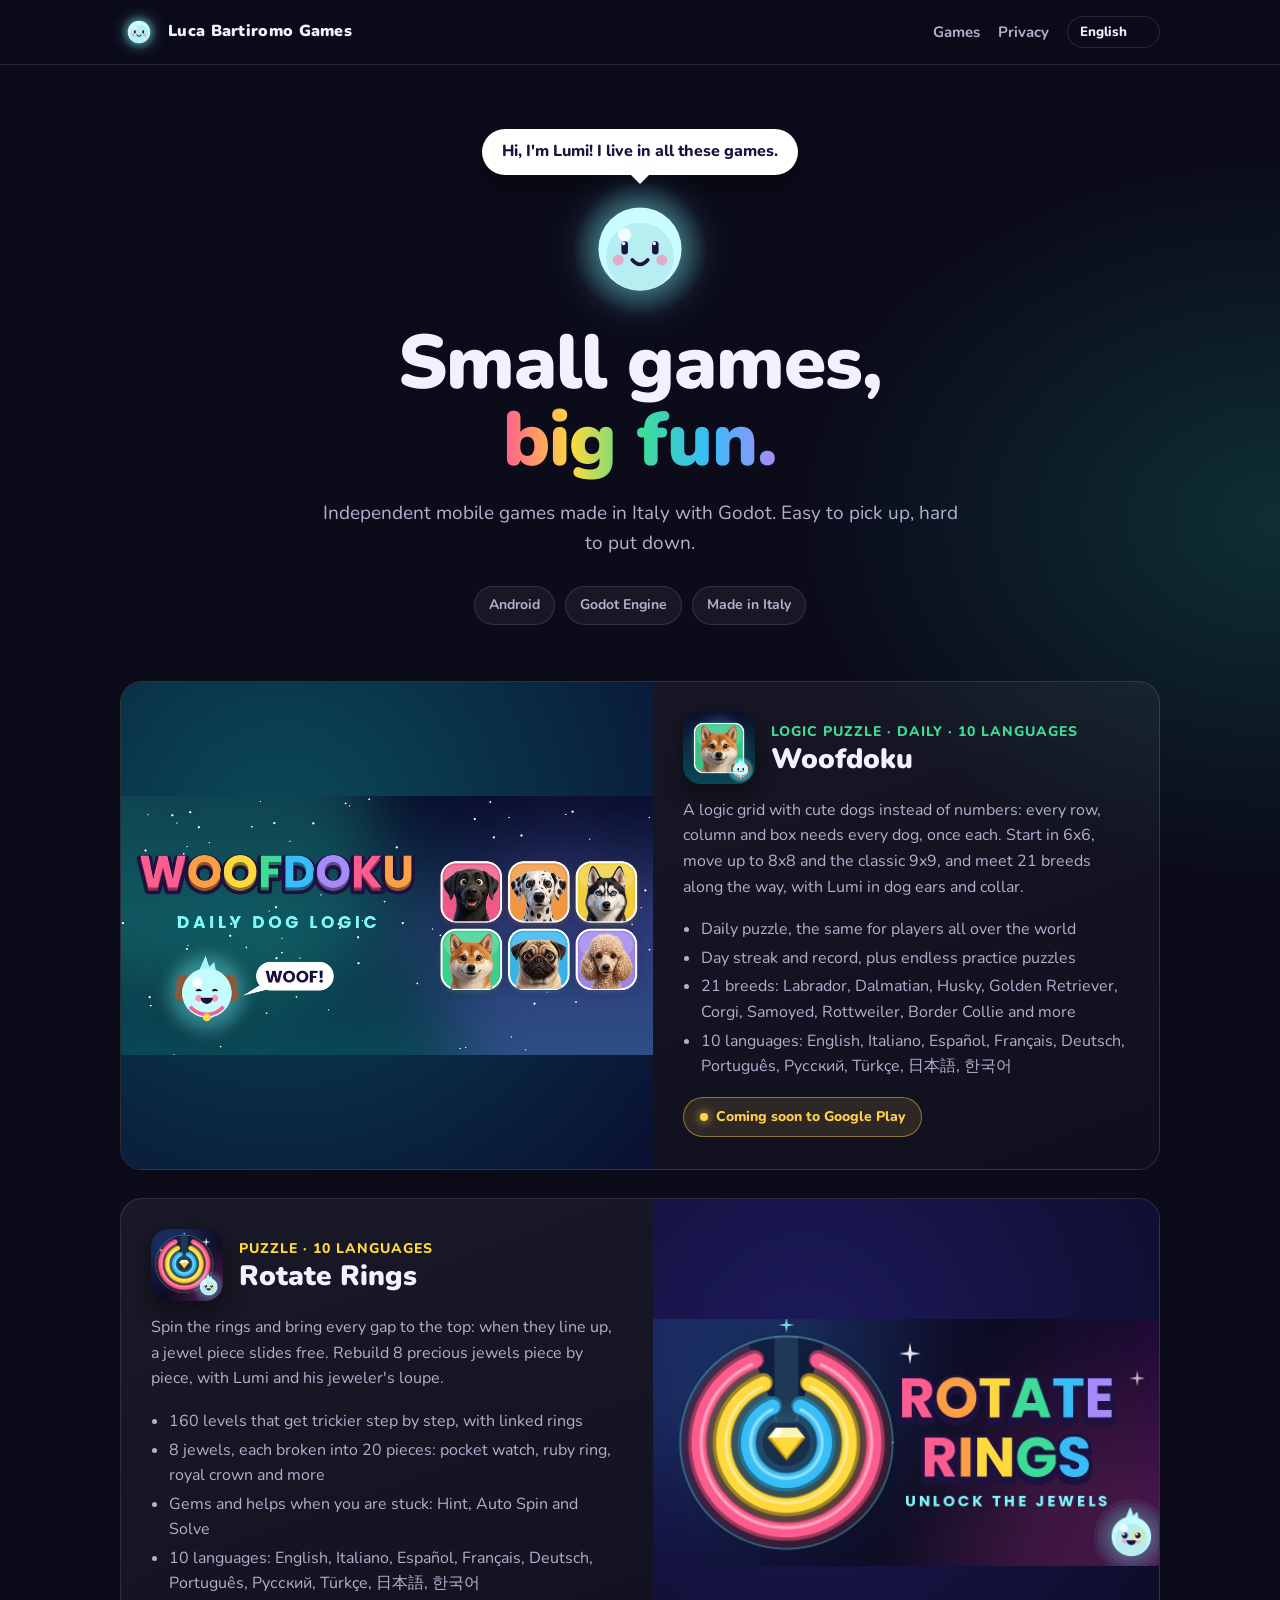
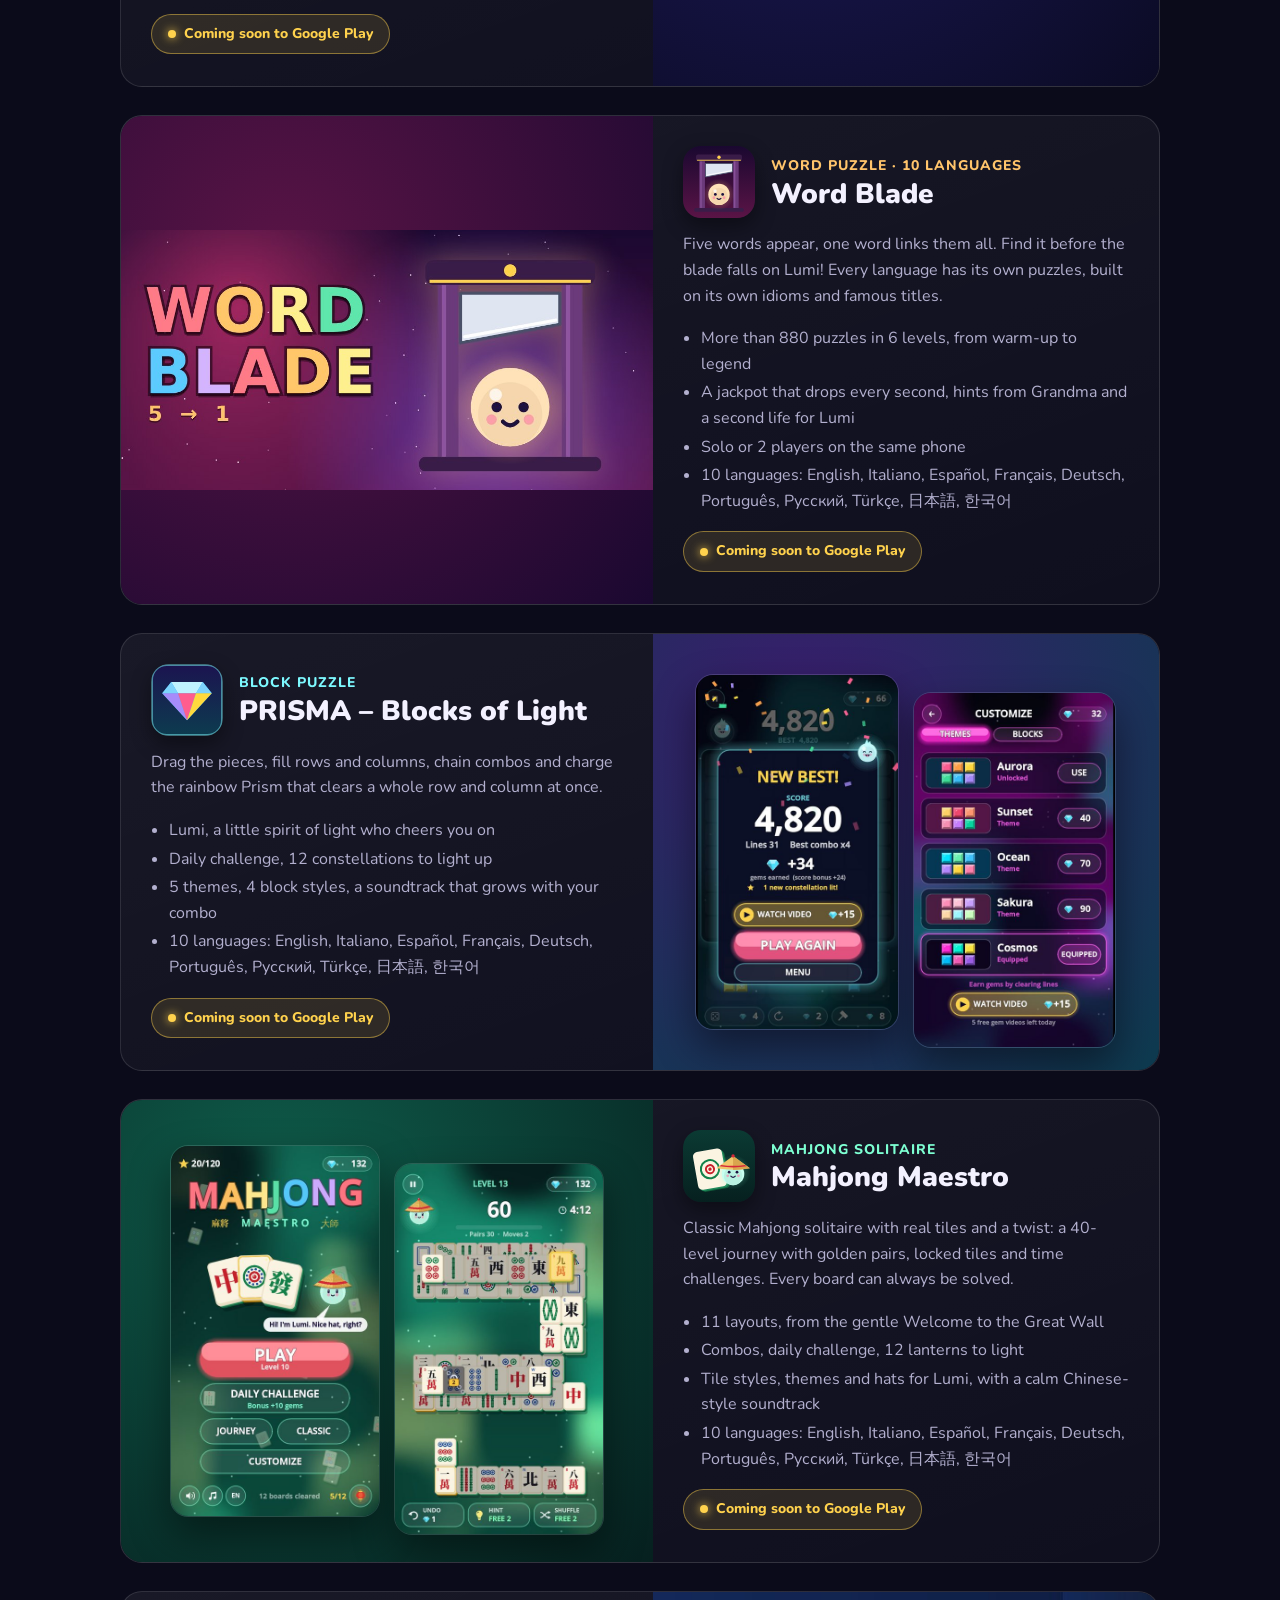
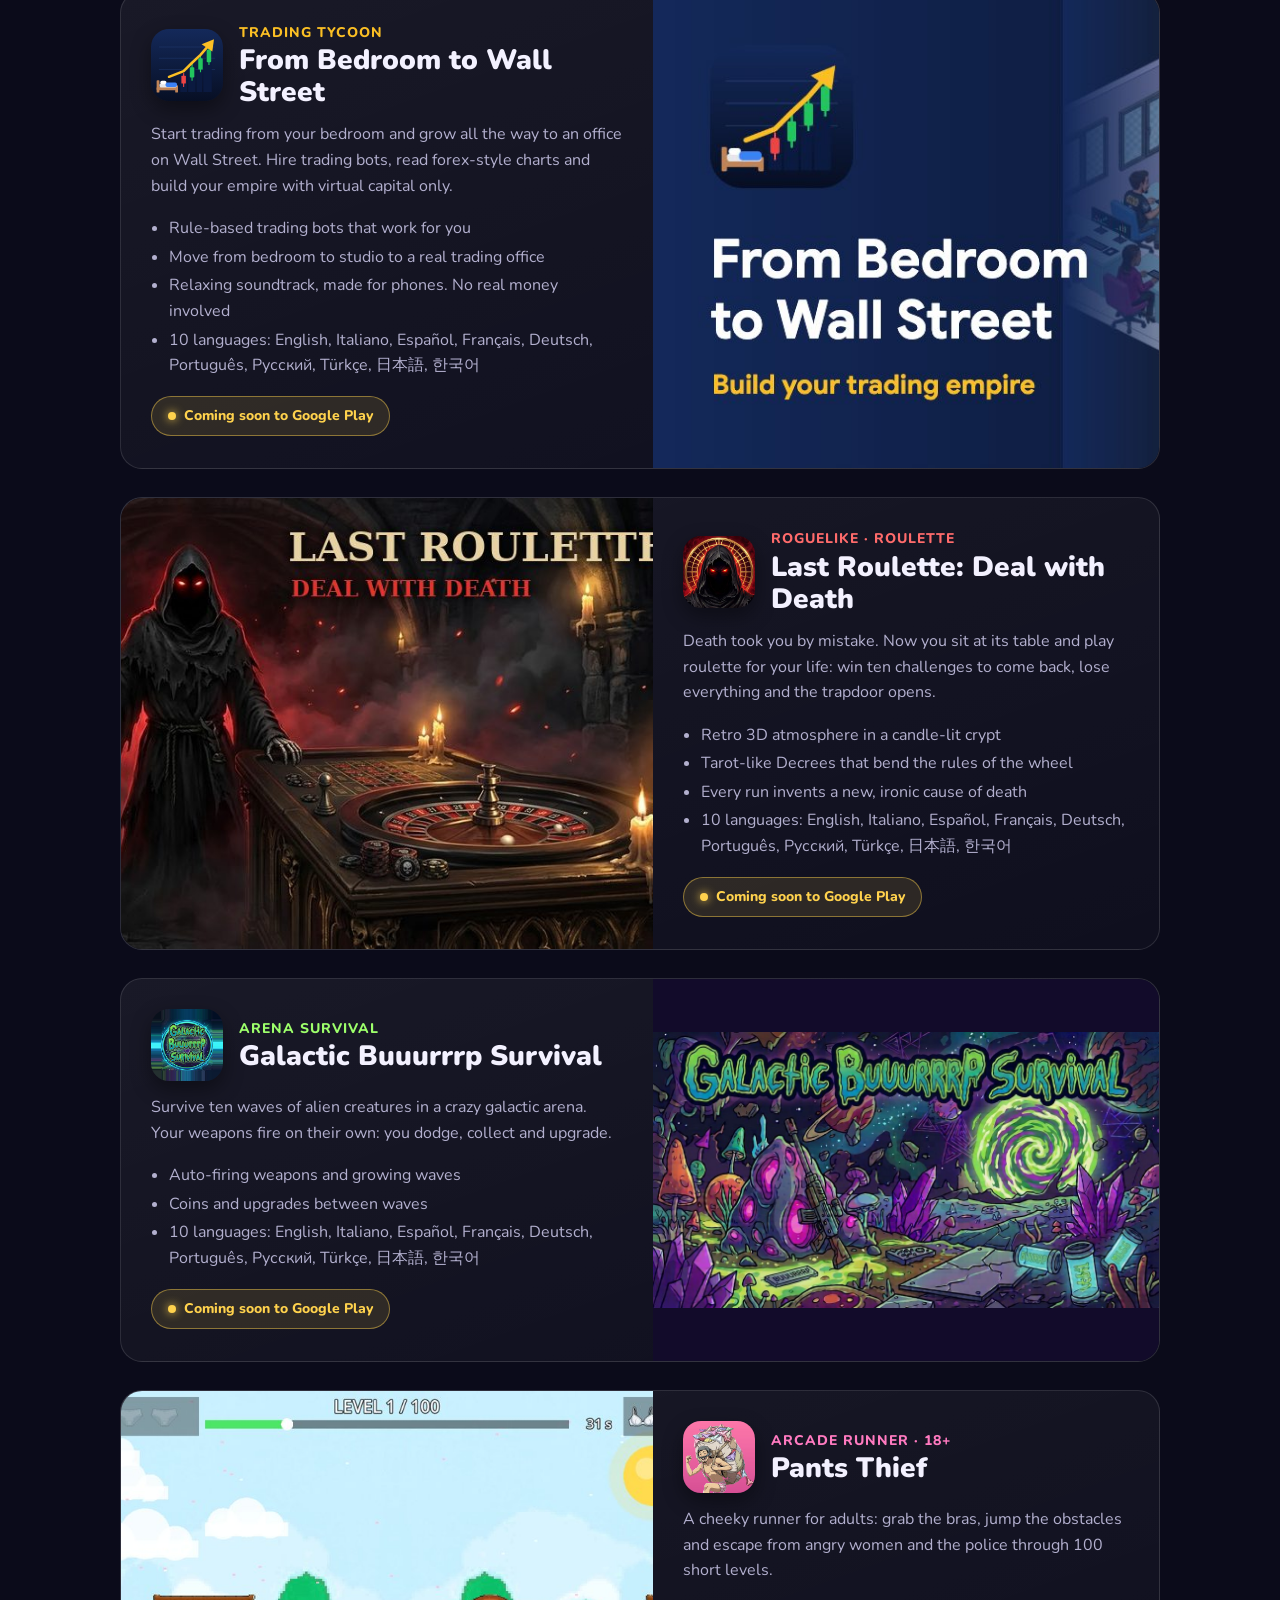
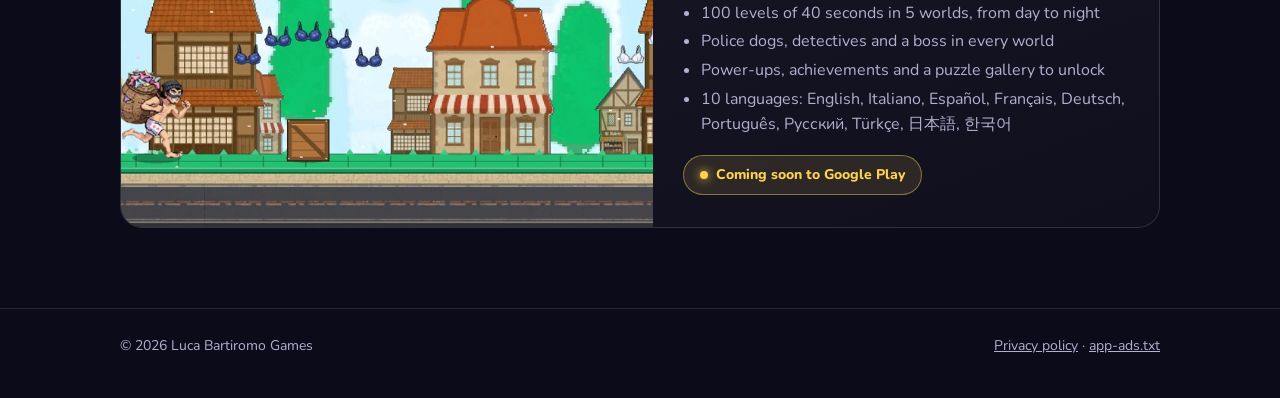
==== commit 3af02895: "Add files via upload" ====
--- a/index.html
+++ b/index.html
@@ -57,12 +57,12 @@
             </div>
           </div>
           <p>
-            <span lang="en">A 6x6 logic grid with six cute dogs instead of numbers: every row, column and box needs all six, once each. A new daily puzzle, the same for everyone, and a streak to keep alive, with Lumi in dog ears and collar.</span><span lang="it">Una griglia logica 6x6 con sei cani teneri al posto dei numeri: ogni riga, colonna e riquadro li vuole tutti e sei, una volta sola. Una sfida nuova ogni giorno, uguale per tutti, e una serie da non spezzare, con Lumi con orecchie da cagnolino e collare.</span><span lang="es">Una cuadrícula lógica de 6x6 con seis perritos en lugar de números: cada fila, columna y bloque necesita los seis, una sola vez. Un reto nuevo cada día, igual para todos, y una racha que mantener, con Lumi con orejas de perrito y collar.</span><span lang="fr">Une grille logique 6x6 avec six adorables chiens à la place des chiffres : chaque ligne, colonne et bloc les veut tous les six, une seule fois. Un défi nouveau chaque jour, le même pour tous, et une série à garder, avec Lumi en oreilles de chiot et collier.</span><span lang="de">Ein 6x6-Logikraster mit sechs süßen Hunden statt Zahlen: Jede Reihe, Spalte und Box braucht alle sechs, je einmal. Jeden Tag ein neues Rätsel, für alle gleich, und eine Serie, die du halten willst – mit Lumi mit Hundeohren und Halsband.</span><span lang="pt">Uma grade lógica 6x6 com seis cãezinhos fofos no lugar dos números: cada linha, coluna e bloco precisa dos seis, uma vez só. Um desafio novo todo dia, igual para todos, e uma sequência para manter, com a Lumi de orelhas de cachorrinho e coleira.</span><span lang="ru">Логическая сетка 6x6 с шестью милыми собаками вместо цифр: в каждом ряду, столбце и блоке нужны все шесть, по одному разу. Новая задача каждый день, одна для всех, и серия, которую не хочется прерывать, — вместе с Луми в собачьих ушках и ошейнике.</span><span lang="tr">Rakamlar yerine altı sevimli köpekle 6x6 mantık ızgarası: her satır, sütun ve kutuda altısı da birer kez olmalı. Her gün herkes için aynı yeni bir bulmaca ve korunacak bir seri; köpek kulaklı ve tasmalı Lumi ile.</span><span lang="ja">数字のかわりに6匹のかわいい犬が入る6x6のロジックパズル。どの行・列・ブロックにも6匹が1回ずつ。毎日みんな同じ新しい問題と、つなげたい連続記録。犬の耳と首輪をつけたルミも一緒です。</span><span lang="ko">숫자 대신 귀여운 강아지 6마리가 들어가는 6x6 로직 퍼즐. 모든 가로줄, 세로줄, 상자에 6마리가 한 번씩! 매일 모두에게 같은 새 퍼즐과 이어 가고 싶은 연속 기록, 강아지 귀와 목걸이를 한 루미와 함께해요.</span>
+            <span lang="en">A logic grid with cute dogs instead of numbers: every row, column and box needs every dog, once each. Start in 6x6, move up to 8x8 and the classic 9x9, and meet 21 breeds along the way, with Lumi in dog ears and collar.</span><span lang="it">Una griglia logica con cani teneri al posto dei numeri: ogni riga, colonna e riquadro vuole ogni cane, una volta sola. Si parte dal 6x6, poi l'8x8 e il 9x9 classico, e lungo la strada si incontrano 21 razze, con Lumi con orecchie da cagnolino e collare.</span><span lang="es">Una cuadrícula lógica con perritos en lugar de números: cada fila, columna y bloque necesita cada perro, una sola vez. Empieza en 6x6, sube a 8x8 y al clásico 9x9, y conoce 21 razas por el camino, con Lumi con orejas de perrito y collar.</span><span lang="fr">Une grille logique avec d'adorables chiens à la place des chiffres : chaque ligne, colonne et bloc veut chaque chien, une seule fois. Commence en 6x6, passe au 8x8 puis au 9x9 classique et rencontre 21 races en chemin, avec Lumi en oreilles de chiot et collier.</span><span lang="de">Ein Logikraster mit süßen Hunden statt Zahlen: Jede Reihe, Spalte und Box braucht jeden Hund genau einmal. Starte mit 6x6, steige auf 8x8 und das klassische 9x9 auf und lerne unterwegs 21 Rassen kennen – mit Lumi mit Hundeohren und Halsband.</span><span lang="pt">Uma grade lógica com cãezinhos no lugar dos números: cada linha, coluna e bloco precisa de cada cão, uma vez só. Comece no 6x6, suba para o 8x8 e o clássico 9x9 e conheça 21 raças pelo caminho, com a Lumi de orelhas de cachorrinho e coleira.</span><span lang="ru">Логическая сетка с милыми собаками вместо цифр: в каждом ряду, столбце и блоке каждая собака по одному разу. Начни с 6x6, переходи к 8x8 и классической 9x9 и познакомься с 21 породой — вместе с Луми в собачьих ушках и ошейнике.</span><span lang="tr">Rakamlar yerine sevimli köpeklerle bir mantık ızgarası: her satır, sütun ve kutuda her köpek bir kez. 6x6 ile başla, 8x8'e ve klasik 9x9'a geç, yol boyunca 21 ırkla tanış; köpek kulaklı ve tasmalı Lumi ile.</span><span lang="ja">数字のかわりにかわいい犬が入るロジックパズル。どの行・列・ブロックにも、どの犬も1回ずつ。6x6から始めて8x8、定番の9x9へ。途中で21犬種に出会えます。犬の耳と首輪をつけたルミも一緒です。</span><span lang="ko">숫자 대신 귀여운 강아지가 들어가는 로직 퍼즐. 모든 가로줄, 세로줄, 상자에 강아지가 한 번씩! 6x6에서 시작해 8x8, 클래식 9x9까지 가면서 21가지 견종을 만나요. 강아지 귀와 목걸이를 한 루미와 함께해요.</span>
           </p>
           <ul>
             <li><span lang="en">Daily puzzle, the same for players all over the world</span><span lang="it">Sfida del giorno, uguale per i giocatori di tutto il mondo</span><span lang="es">Reto del día, igual para jugadores de todo el mundo</span><span lang="fr">Défi du jour, le même pour les joueurs du monde entier</span><span lang="de">Tagesrätsel, für Spieler auf der ganzen Welt gleich</span><span lang="pt">Desafio do dia, igual para jogadores do mundo inteiro</span><span lang="ru">Задача дня, одна для игроков всего мира</span><span lang="tr">Dünyanın her yerindeki oyuncular için aynı günün bulmacası</span><span lang="ja">世界中のプレイヤーと同じ今日のパズル</span><span lang="ko">전 세계 플레이어와 같은 오늘의 퍼즐</span></li>
             <li><span lang="en">Day streak and record, plus endless practice puzzles</span><span lang="it">Giorni di fila e record, più schemi di allenamento infiniti</span><span lang="es">Racha de días y récord, más puzles de práctica sin fin</span><span lang="fr">Série de jours et record, plus des grilles d'entraînement infinies</span><span lang="de">Tagesserie und Rekord, dazu endlose Trainingsrätsel</span><span lang="pt">Sequência de dias e recorde, mais desafios de treino sem fim</span><span lang="ru">Серия дней и рекорд, плюс бесконечная тренировка</span><span lang="tr">Gün serisi ve rekor, artı sonsuz alıştırma bulmacaları</span><span lang="ja">連続記録とベスト、さらに無限のれんしゅうパズル</span><span lang="ko">연속 기록과 최고 기록, 그리고 끝없는 연습 퍼즐</span></li>
-            <li><span lang="en">Six breeds: Labrador, Dalmatian, Husky, Shiba, Pug and Poodle</span><span lang="it">Sei razze: Labrador, Dalmata, Husky, Shiba, Carlino e Barboncino</span><span lang="es">Seis razas: Labrador, Dálmata, Husky, Shiba, Carlino y Caniche</span><span lang="fr">Six races : Labrador, Dalmatien, Husky, Shiba, Carlin et Caniche</span><span lang="de">Sechs Rassen: Labrador, Dalmatiner, Husky, Shiba, Mops und Pudel</span><span lang="pt">Seis raças: Labrador, Dálmata, Husky, Shiba, Pug e Poodle</span><span lang="ru">Шесть пород: лабрадор, далматинец, хаски, сиба, мопс и пудель</span><span lang="tr">Altı ırk: Labrador, Dalmaçyalı, Husky, Shiba, Pug ve Kaniş</span><span lang="ja">6犬種：ラブラドール、ダルメシアン、ハスキー、柴犬、パグ、プードル</span><span lang="ko">6가지 견종: 래브라도, 달마시안, 허스키, 시바, 퍼그, 푸들</span></li>
+            <li><span lang="en">21 breeds: Labrador, Dalmatian, Husky, Golden Retriever, Corgi, Samoyed, Rottweiler, Border Collie and more</span><span lang="it">21 razze: Labrador, Dalmata, Husky, Golden Retriever, Corgi, Samoiedo, Rottweiler, Border Collie e altre</span><span lang="es">21 razas: Labrador, Dálmata, Husky, Golden Retriever, Corgi, Samoyedo, Rottweiler, Border Collie y más</span><span lang="fr">21 races : Labrador, Dalmatien, Husky, Golden Retriever, Corgi, Samoyède, Rottweiler, Border Collie et plus</span><span lang="de">21 Rassen: Labrador, Dalmatiner, Husky, Golden Retriever, Corgi, Samojede, Rottweiler, Border Collie und mehr</span><span lang="pt">21 raças: Labrador, Dálmata, Husky, Golden Retriever, Corgi, Samoieda, Rottweiler, Border Collie e mais</span><span lang="ru">21 порода: лабрадор, далматинец, хаски, золотистый ретривер, корги, самоед, ротвейлер, бордер-колли и другие</span><span lang="tr">21 ırk: Labrador, Dalmaçyalı, Husky, Golden Retriever, Corgi, Samoyed, Rottweiler, Border Collie ve dahası</span><span lang="ja">21犬種：ラブラドール、ダルメシアン、ハスキー、ゴールデン、コーギー、サモエド、ロットワイラー、ボーダー・コリーなど</span><span lang="ko">21가지 견종: 래브라도, 달마시안, 허스키, 골든 리트리버, 코기, 사모예드, 로트와일러, 보더 콜리 등</span></li>
             <li><span lang="en">10 languages:</span><span lang="it">10 lingue:</span><span lang="es">10 lenguas:</span><span lang="fr">10 langues:</span><span lang="de">10 Sprachen:</span><span lang="pt">10 línguas:</span><span lang="ru">10 языков:</span><span lang="tr">10 dil:</span><span lang="ja">10 言語:</span><span lang="ko">10개의 언어:</span> English, Italiano, Español, Français, Deutsch, Português, Русский, Türkçe, 日本語, 한국어</li>
           </ul>
           <span class="status"><span lang="en">Coming soon to Google Play</span><span lang="it">Presto su Google Play</span><span lang="es">Muy pronto en Google Play</span><span lang="fr">Bientôt sur Google Play</span><span lang="de">Bald auf Google Play</span><span lang="pt">Em breve no Google Play</span><span lang="ru">Скоро в Google Play</span><span lang="tr">Yakında Google Play'de</span><span lang="ja">Google Playで近日公開</span><span lang="ko">Google Play 출시 예정</span></span>
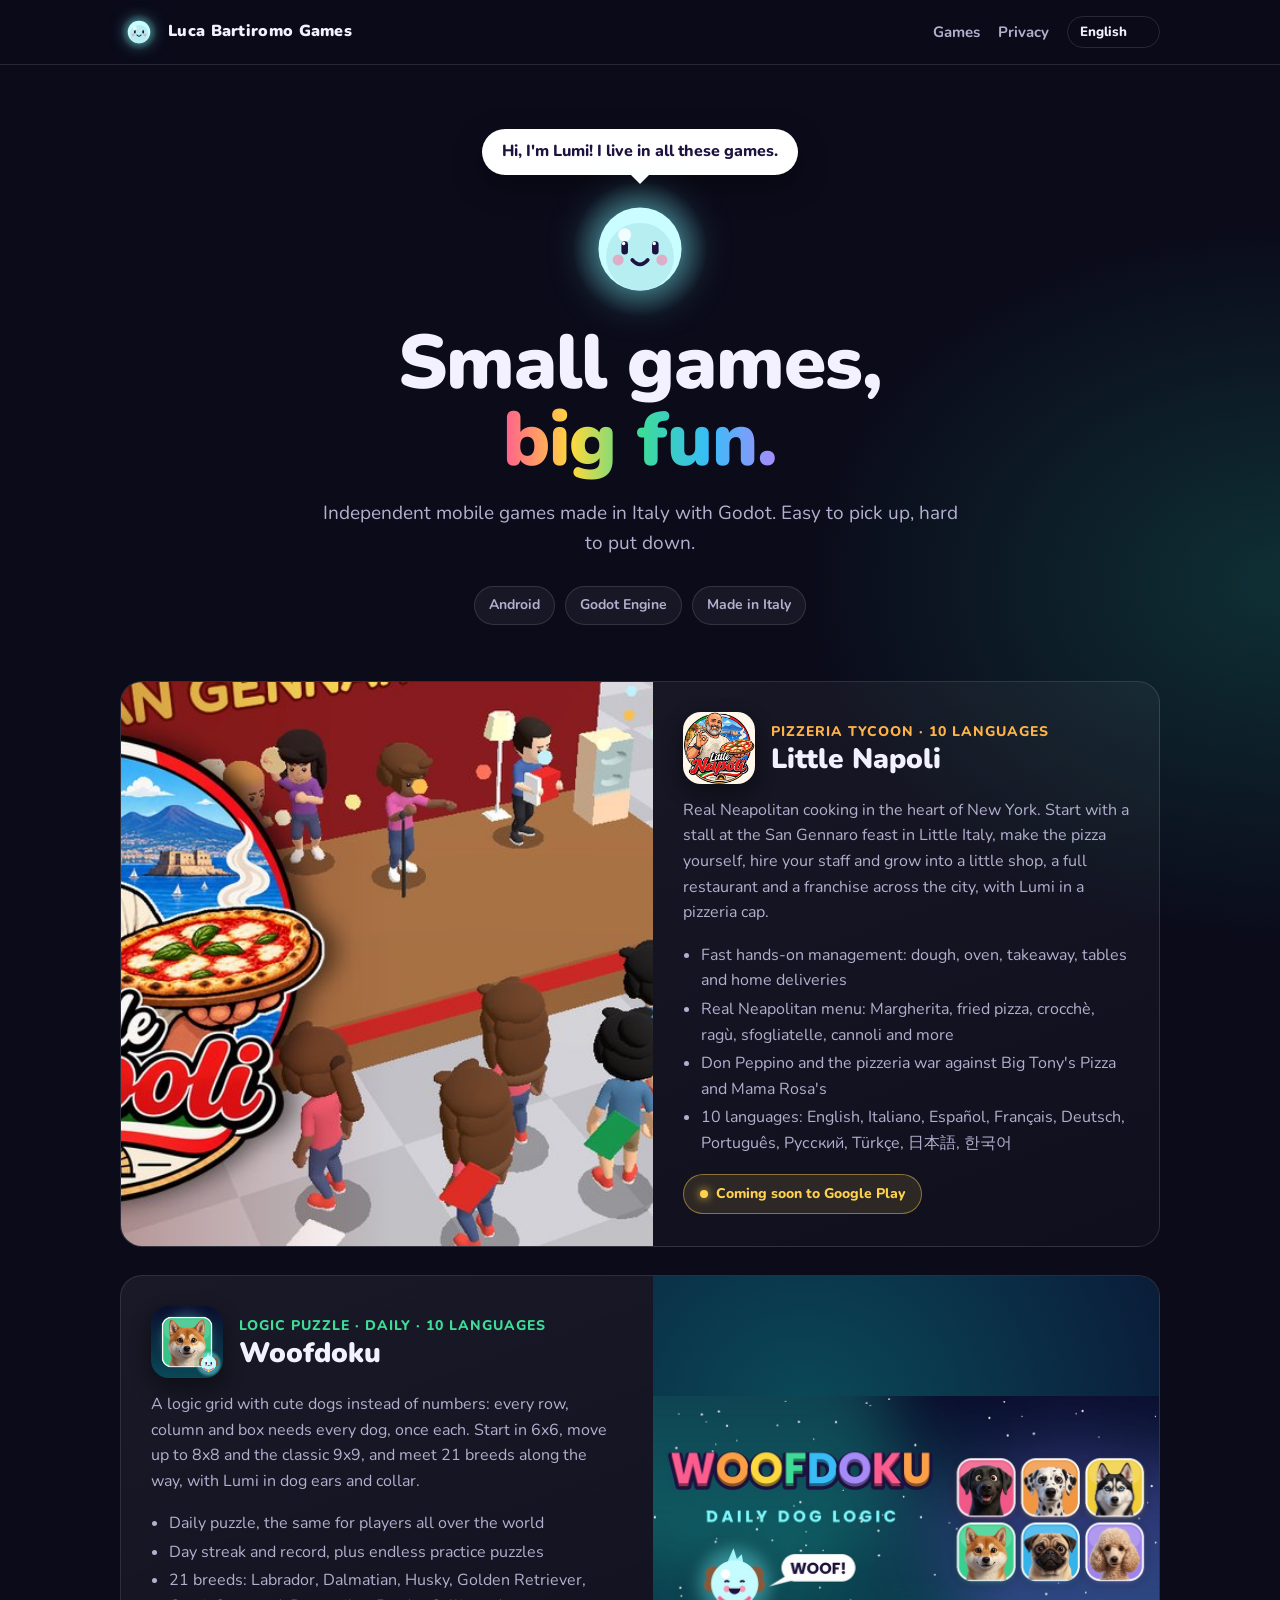
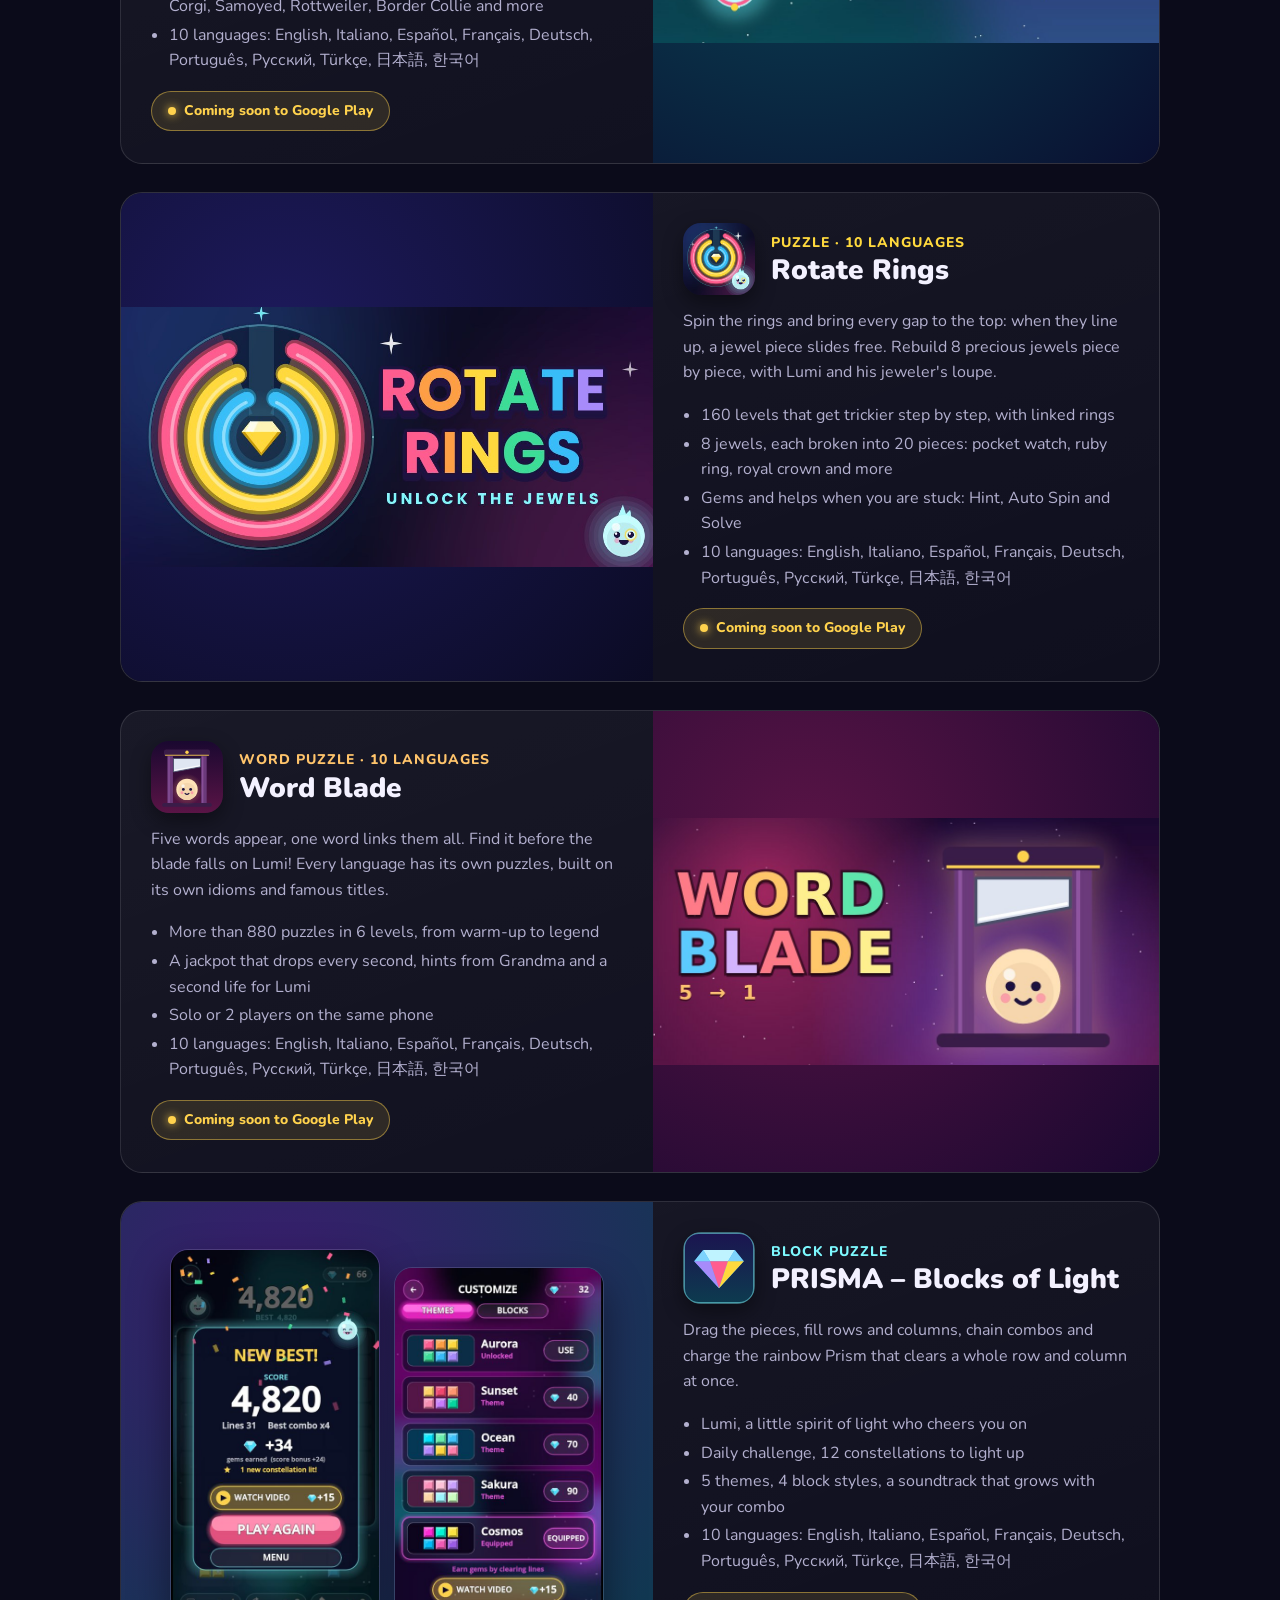
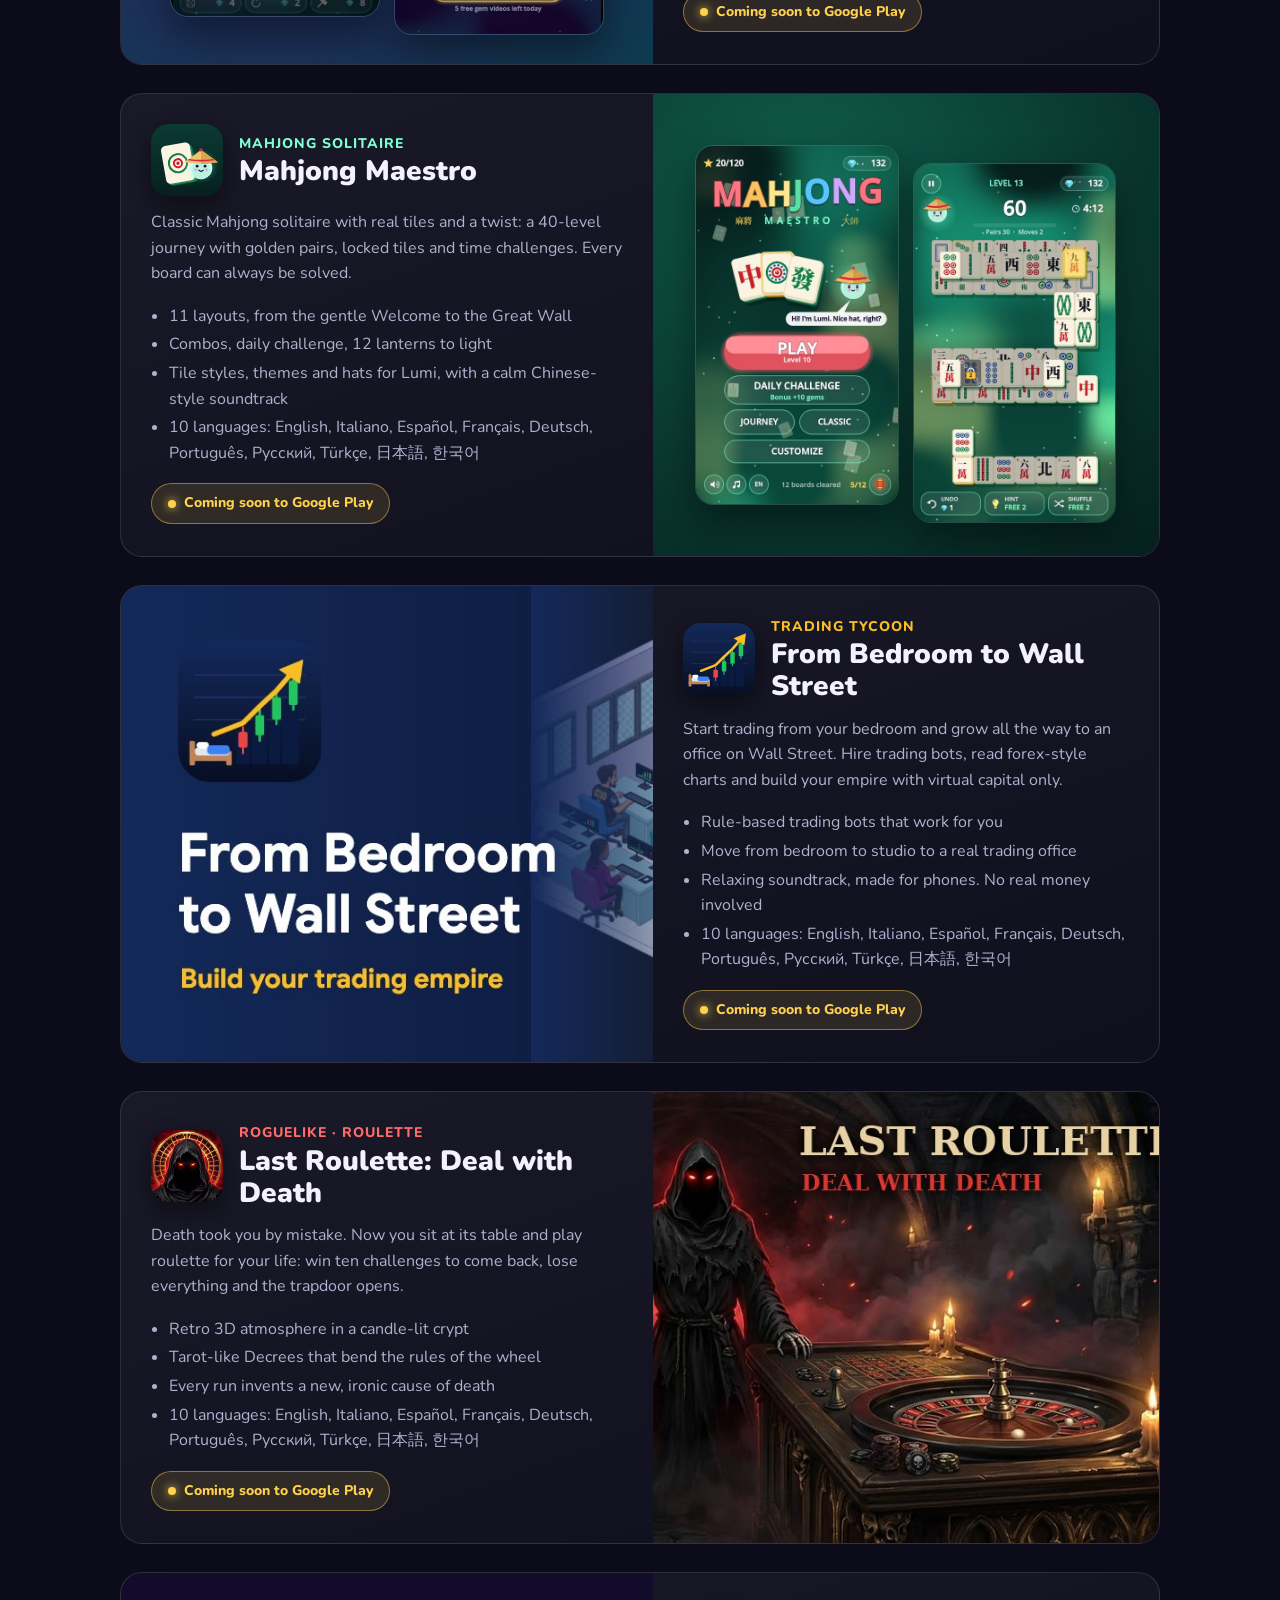
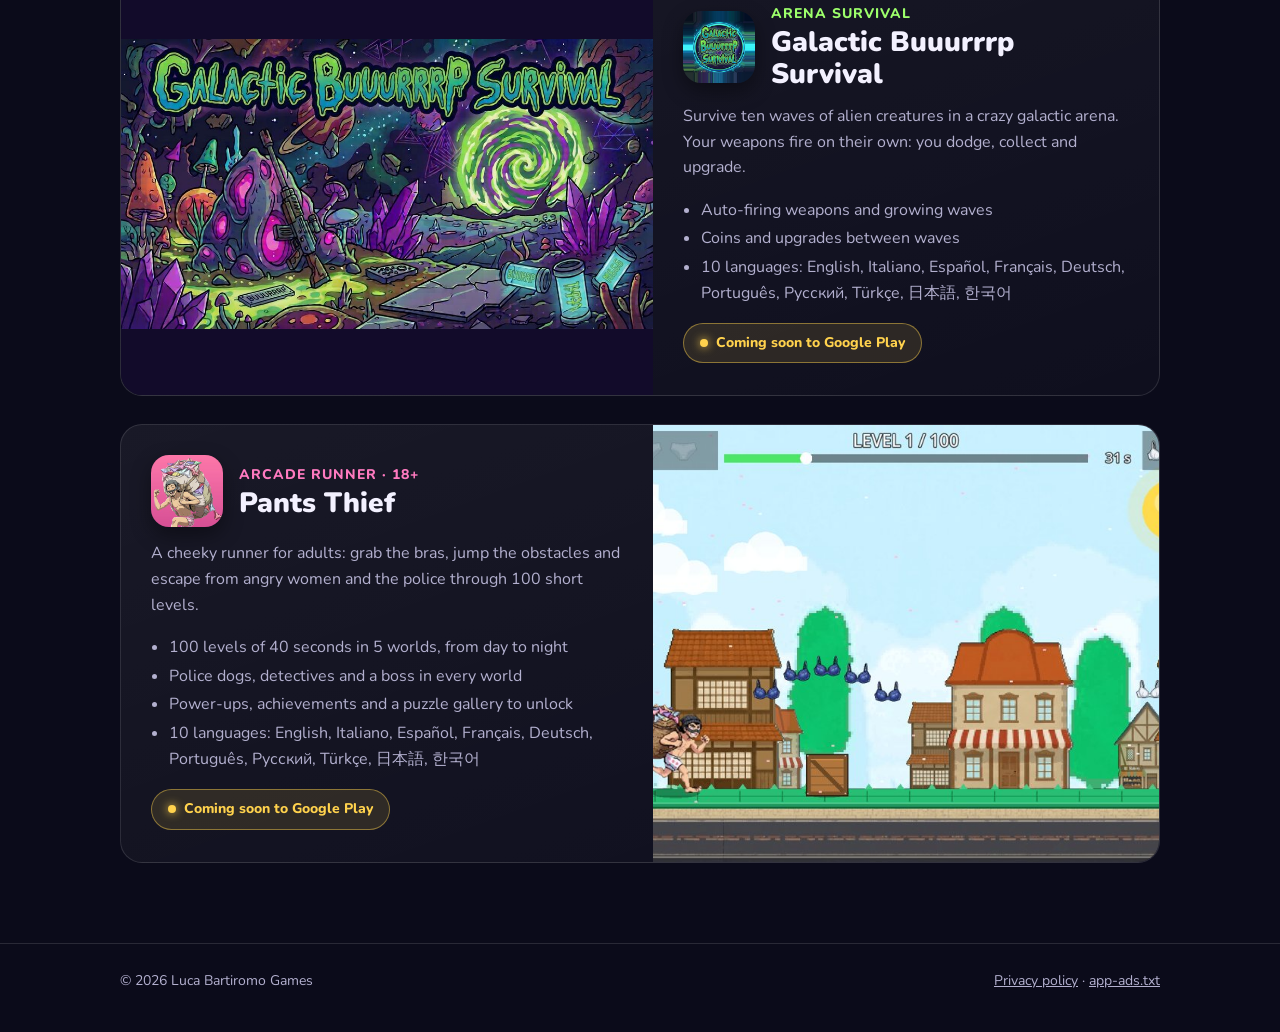
==== commit 965eb8fe: "Add files via upload" ====
--- a/index.html
+++ b/index.html
@@ -4,7 +4,7 @@
   <meta charset="utf-8">
   <meta name="viewport" content="width=device-width, initial-scale=1">
   <title>Luca Bartiromo Games</title>
-  <meta name="description" content="Indie mobile games by Luca Bartiromo: PRISMA, Mahjong Maestro, From Bedroom to Wall Street, Last Roulette: Deal with Death, Galactic Buuurrrp Survival, Pants Thief, Word Blade, Rotate Rings and Woofdoku.">
+  <meta name="description" content="Indie mobile games by Luca Bartiromo: PRISMA, Mahjong Maestro, From Bedroom to Wall Street, Last Roulette: Deal with Death, Galactic Buuurrrp Survival, Pants Thief, Word Blade, Rotate Rings, Woofdoku and Little Napoli.">
   <link rel="icon" href="lumi.svg" type="image/svg+xml">
   <link rel="apple-touch-icon" href="lumi.svg">
   <link rel="preconnect" href="https://fonts.googleapis.com">
@@ -44,6 +44,31 @@
     </section>
 
     <section id="games" class="games wrap">
+      <article class="game g-napoli" id="little-napoli">
+        <div class="game-media">
+          <img class="banner" src="littlenapoli-banner.jpg" alt="Little Napoli: the pizzeria logo and the San Gennaro feast stage" loading="lazy">
+        </div>
+        <div class="game-body">
+          <div class="game-head">
+            <img class="game-icon" src="littlenapoli-icon.jpg" alt="Little Napoli icon">
+            <div>
+              <div class="genre"><span lang="en">Pizzeria tycoon · 10 languages</span><span lang="it">Gestionale di pizzeria · 10 lingue</span><span lang="es">Gestión de pizzería · 10 idiomas</span><span lang="fr">Gestion de pizzeria · 10 langues</span><span lang="de">Pizzeria-Management · 10 Sprachen</span><span lang="pt">Gestão de pizzaria · 10 idiomas</span><span lang="ru">Симулятор пиццерии · 10 языков</span><span lang="tr">Pizzacı işletme · 10 dil</span><span lang="ja">ピッツェリア経営 · 10言語</span><span lang="ko">피자집 경영 · 10개 언어</span></div>
+              <h2>Little Napoli</h2>
+            </div>
+          </div>
+          <p>
+            <span lang="en">Real Neapolitan cooking in the heart of New York. Start with a stall at the San Gennaro feast in Little Italy, make the pizza yourself, hire your staff and grow into a little shop, a full restaurant and a franchise across the city, with Lumi in a pizzeria cap.</span><span lang="it">Vera cucina napoletana nel cuore di New York. Si parte da una bancarella alla festa di San Gennaro a Little Italy: prepari tu la pizza, assumi il personale e cresci fino al negozietto, al ristorante e al franchising in tutta la città, con Lumi e il suo cappellino della pizzeria.</span><span lang="es">Auténtica cocina napolitana en el corazón de Nueva York. Empieza con un puesto en la fiesta de San Gennaro en Little Italy, prepara tú la pizza, contrata a tu personal y crece hasta una tiendita, un restaurante y una franquicia por toda la ciudad, con Lumi y su gorra de pizzería.</span><span lang="fr">La vraie cuisine napolitaine au cœur de New York. Commence avec un stand à la fête de San Gennaro à Little Italy, prépare la pizza toi-même, embauche ton personnel et grandis jusqu'à la petite boutique, au restaurant et à la franchise dans toute la ville, avec Lumi et sa casquette de pizzeria.</span><span lang="de">Echte neapolitanische Küche mitten in New York. Starte mit einem Stand beim Fest San Gennaro in Little Italy, mach die Pizza selbst, stell Personal ein und wachse zum kleinen Laden, zum Restaurant und zum Franchise in der ganzen Stadt – mit Lumi und seiner Pizzeria-Kappe.</span><span lang="pt">A verdadeira cozinha napolitana no coração de Nova York. Comece com uma barraca na festa de San Gennaro em Little Italy, faça você mesmo a pizza, contrate sua equipe e cresça até a lojinha, o restaurante e a franquia pela cidade toda, com o Lumi e seu boné de pizzaria.</span><span lang="ru">Настоящая неаполитанская кухня в сердце Нью-Йорка. Начни с палатки на празднике Сан-Дженнаро в Little Italy, готовь пиццу сам, нанимай персонал и вырасти до лавочки, ресторана и франшизы по всему городу — вместе с Луми в кепке пиццерии.</span><span lang="tr">New York'un kalbinde gerçek Napoli mutfağı. Little Italy'deki San Gennaro şenliğinde bir tezgâhla başla, pizzayı kendin yap, personel al ve küçük dükkândan restorana, şehir çapında franchise'a büyü; pizzacı şapkalı Lumi ile.</span><span lang="ja">ニューヨークのど真ん中で本場ナポリの味。リトル・イタリーのサン・ジェンナーロ祭りの屋台から始めて、自分でピザを作り、スタッフを雇い、小さな店、レストラン、街中のフランチャイズへ。ピッツェリアの帽子をかぶったルミも一緒です。</span><span lang="ko">뉴욕 한복판에서 즐기는 정통 나폴리 요리. 리틀 이탈리아 산 젠나로 축제의 노점에서 시작해 직접 피자를 만들고 직원을 고용해 작은 가게, 레스토랑, 도시 전체 프랜차이즈로 성장하세요. 피자집 모자를 쓴 루미와 함께해요.</span>
+          </p>
+          <ul>
+            <li><span lang="en">Fast hands-on management: dough, oven, takeaway, tables and home deliveries</span><span lang="it">Gestione di corsa: impasto, forno, asporto, tavoli e consegne a domicilio</span><span lang="es">Gestión rápida: masa, horno, para llevar, mesas y reparto a domicilio</span><span lang="fr">Gestion rapide : pâte, four, vente à emporter, tables et livraisons</span><span lang="de">Schnelles Management: Teig, Ofen, Abholung, Tische und Lieferung</span><span lang="pt">Gestão rápida: massa, forno, para viagem, mesas e entregas</span><span lang="ru">Быстрое управление: тесто, печь, вынос, столы и доставка</span><span lang="tr">Hızlı işletme: hamur, fırın, paket servis, masalar ve eve teslimat</span><span lang="ja">テンポのいい経営：生地、窯、テイクアウト、テーブル、宅配</span><span lang="ko">빠른 경영: 반죽, 화덕, 포장, 테이블, 배달</span></li>
+            <li><span lang="en">Real Neapolitan menu: Margherita, fried pizza, crocchè, ragù, sfogliatelle, cannoli and more</span><span lang="it">Vero menù napoletano: Margherita, pizza fritta, crocchè, ragù, sfogliatelle, cannoli e altro</span><span lang="es">Auténtico menú napolitano: Margherita, pizza frita, crocchè, ragú, sfogliatelle, cannoli y más</span><span lang="fr">Vrai menu napolitain : Margherita, pizza frite, crocchè, ragù, sfogliatelle, cannoli et plus</span><span lang="de">Echtes neapolitanisches Menü: Margherita, frittierte Pizza, Crocchè, Ragù, Sfogliatelle, Cannoli und mehr</span><span lang="pt">Verdadeiro cardápio napolitano: Margherita, pizza frita, crocchè, ragù, sfogliatelle, cannoli e mais</span><span lang="ru">Настоящее неаполитанское меню: маргарита, жареная пицца, крокеты, рагу, сфольятелле, канноли и другое</span><span lang="tr">Gerçek Napoli menüsü: Margherita, kızarmış pizza, crocchè, ragù, sfogliatelle, cannoli ve dahası</span><span lang="ja">本場ナポリのメニュー：マルゲリータ、揚げピザ、クロッケ、ラグー、スフォリアテッラ、カンノーリなど</span><span lang="ko">정통 나폴리 메뉴: 마르게리타, 튀긴 피자, 크로케, 라구, 스폴리아텔레, 카놀리 등</span></li>
+            <li><span lang="en">Don Peppino and the pizzeria war against Big Tony's Pizza and Mama Rosa's</span><span lang="it">Don Peppino e la guerra delle pizzerie contro Big Tony's Pizza e Mama Rosa's</span><span lang="es">Don Peppino y la guerra de pizzerías contra Big Tony's Pizza y Mama Rosa's</span><span lang="fr">Don Peppino et la guerre des pizzerias contre Big Tony's Pizza et Mama Rosa's</span><span lang="de">Don Peppino und der Pizzeria-Krieg gegen Big Tony's Pizza und Mama Rosa's</span><span lang="pt">Don Peppino e a guerra das pizzarias contra Big Tony's Pizza e Mama Rosa's</span><span lang="ru">Дон Пеппино и война пиццерий против Big Tony's Pizza и Mama Rosa's</span><span lang="tr">Don Peppino ve Big Tony's Pizza ile Mama Rosa's'a karşı pizzacı savaşı</span><span lang="ja">ドン・ペッピーノと、ビッグ・トニーズ・ピザ＆ママ・ローザズとのピッツェリア戦争</span><span lang="ko">돈 페피노, 그리고 빅 토니스 피자와 마마 로사스와의 피자집 전쟁</span></li>
+            <li><span lang="en">10 languages:</span><span lang="it">10 lingue:</span><span lang="es">10 lenguas:</span><span lang="fr">10 langues:</span><span lang="de">10 Sprachen:</span><span lang="pt">10 línguas:</span><span lang="ru">10 языков:</span><span lang="tr">10 dil:</span><span lang="ja">10 言語:</span><span lang="ko">10개의 언어:</span> English, Italiano, Español, Français, Deutsch, Português, Русский, Türkçe, 日本語, 한국어</li>
+          </ul>
+          <span class="status"><span lang="en">Coming soon to Google Play</span><span lang="it">Presto su Google Play</span><span lang="es">Muy pronto en Google Play</span><span lang="fr">Bientôt sur Google Play</span><span lang="de">Bald auf Google Play</span><span lang="pt">Em breve no Google Play</span><span lang="ru">Скоро в Google Play</span><span lang="tr">Yakında Google Play'de</span><span lang="ja">Google Playで近日公開</span><span lang="ko">Google Play 출시 예정</span></span>
+        </div>
+      </article>
+
       <article class="game g-woof" id="woofdoku">
         <div class="game-media">
           <img class="banner" src="woofdoku-banner.jpg" alt="Woofdoku: six dogs on colored tiles and Lumi" loading="lazy">
--- a/style.css
+++ b/style.css
@@ -169,6 +169,8 @@
 @keyframes lumi-pop { from { opacity: 0; transform: scale(.6) translateY(10px); } to { opacity: 1; transform: none; } }
 @media (prefers-reduced-motion: reduce) { .brand-lumi, .lumi-float, .lumi-bubble { animation: none; } }
 .g-wordblade .game-media img.banner { object-fit: contain; }
+.g-napoli .genre { color: #ffb347; }
+.g-napoli .game-media { background: radial-gradient(circle at 30% 30%, #8a1c12, #2a0806); }
 .g-woof .genre { color: #3ddc97; }
 .g-woof .game-media { background: radial-gradient(circle at 30% 30%, #0a4a59, #0a0f30); }
 .g-woof .game-media img.banner { object-fit: contain; }
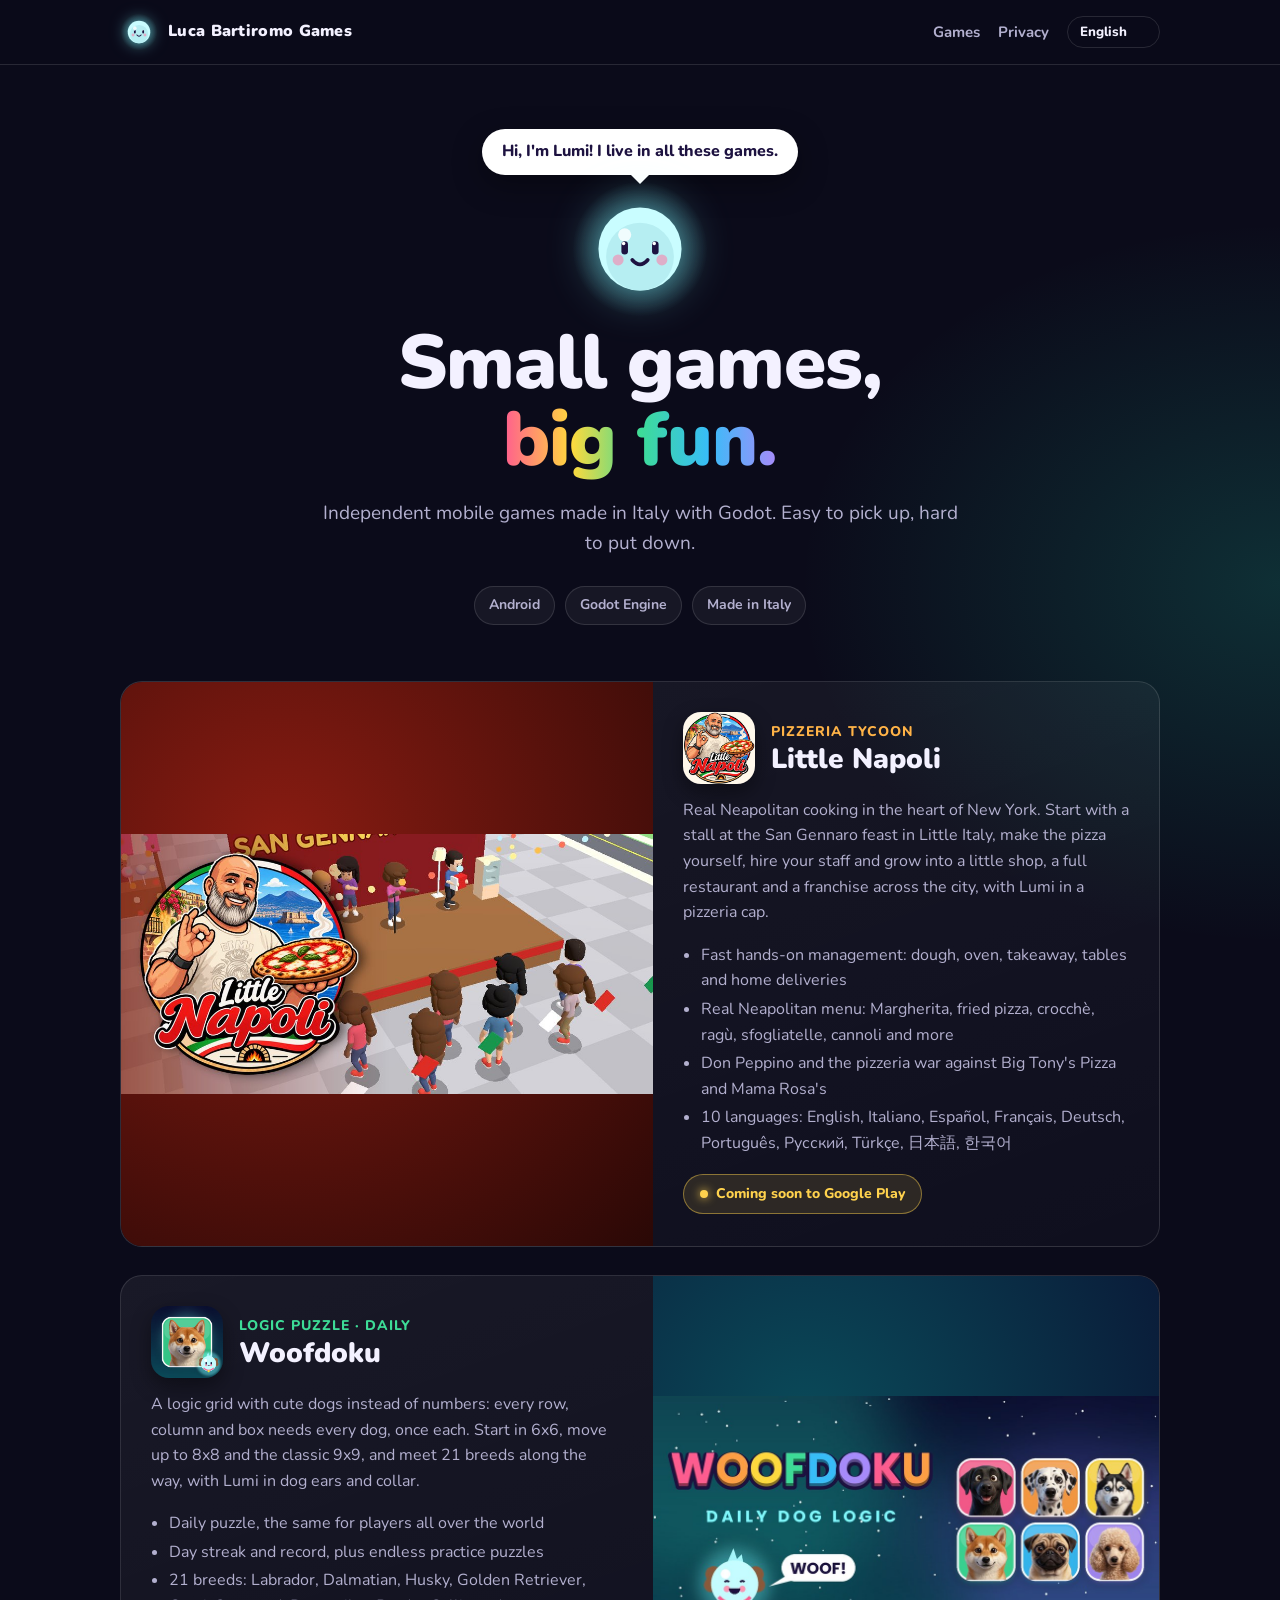
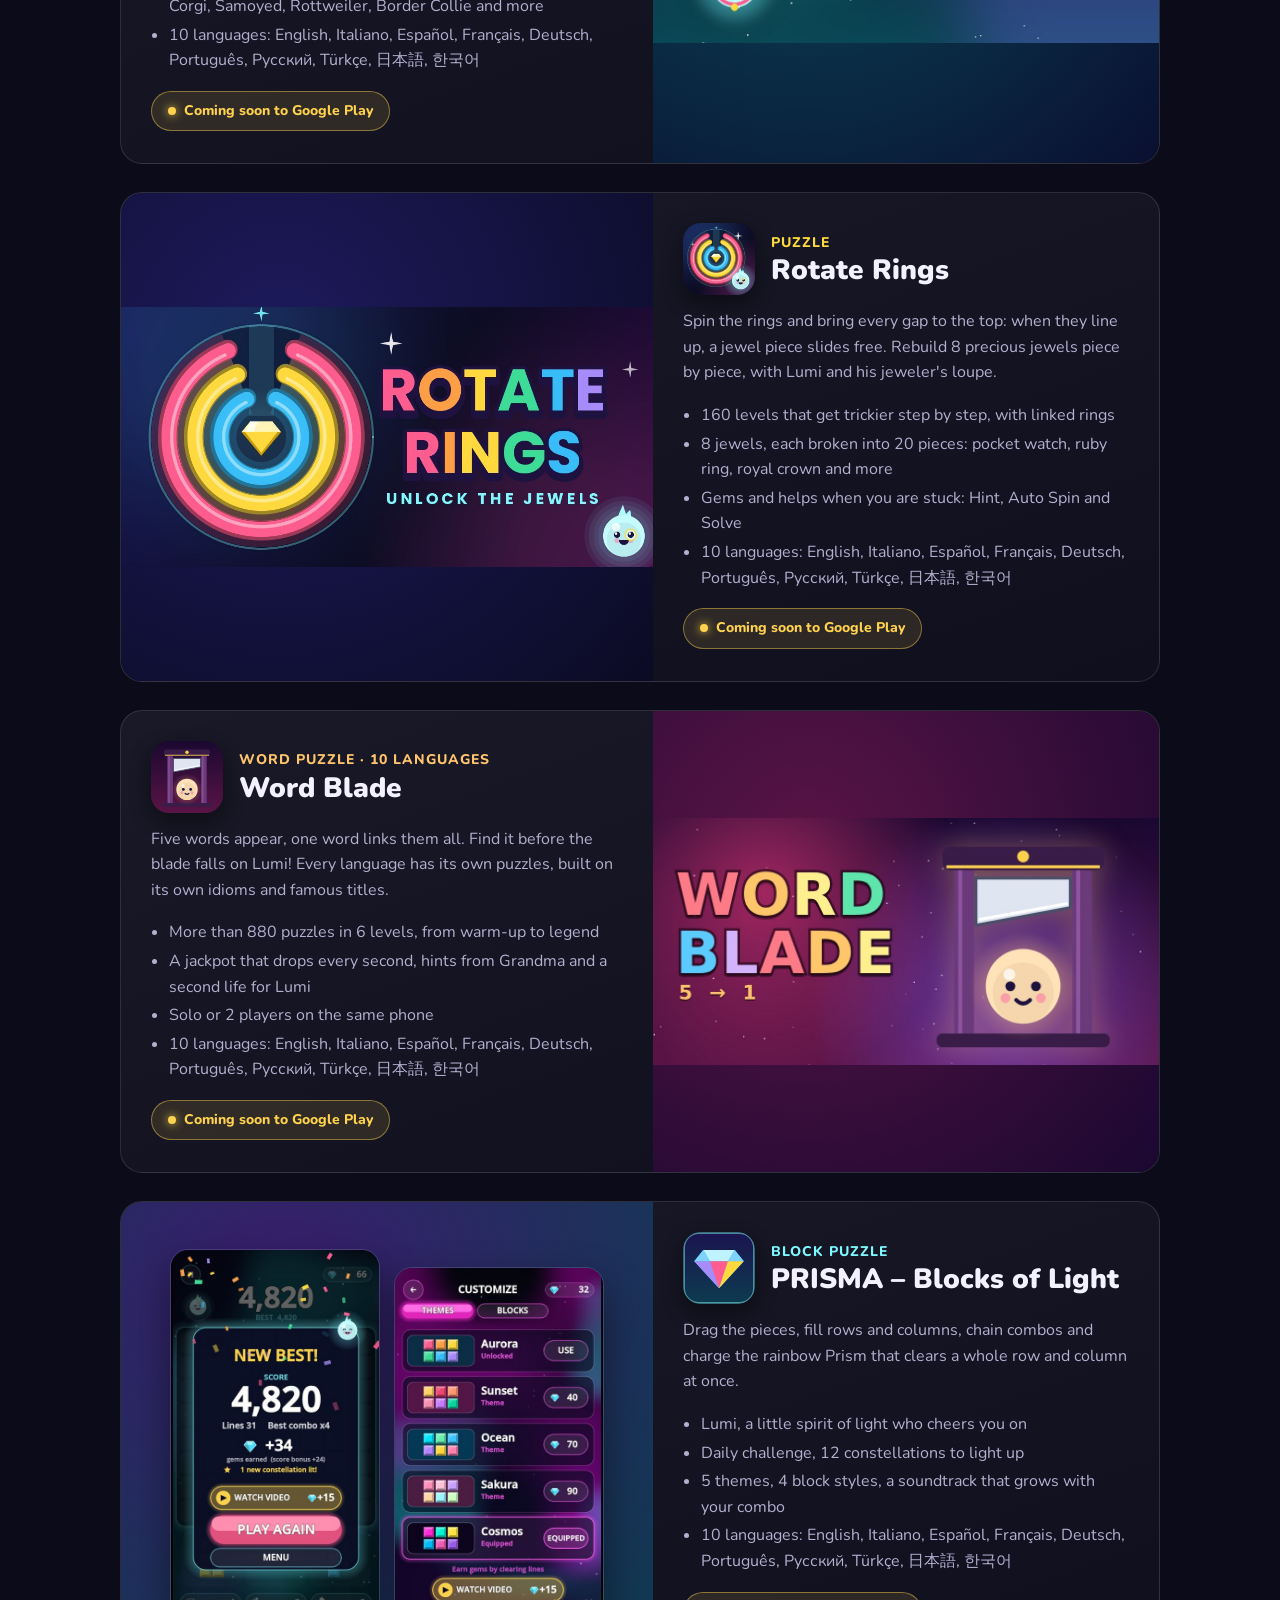
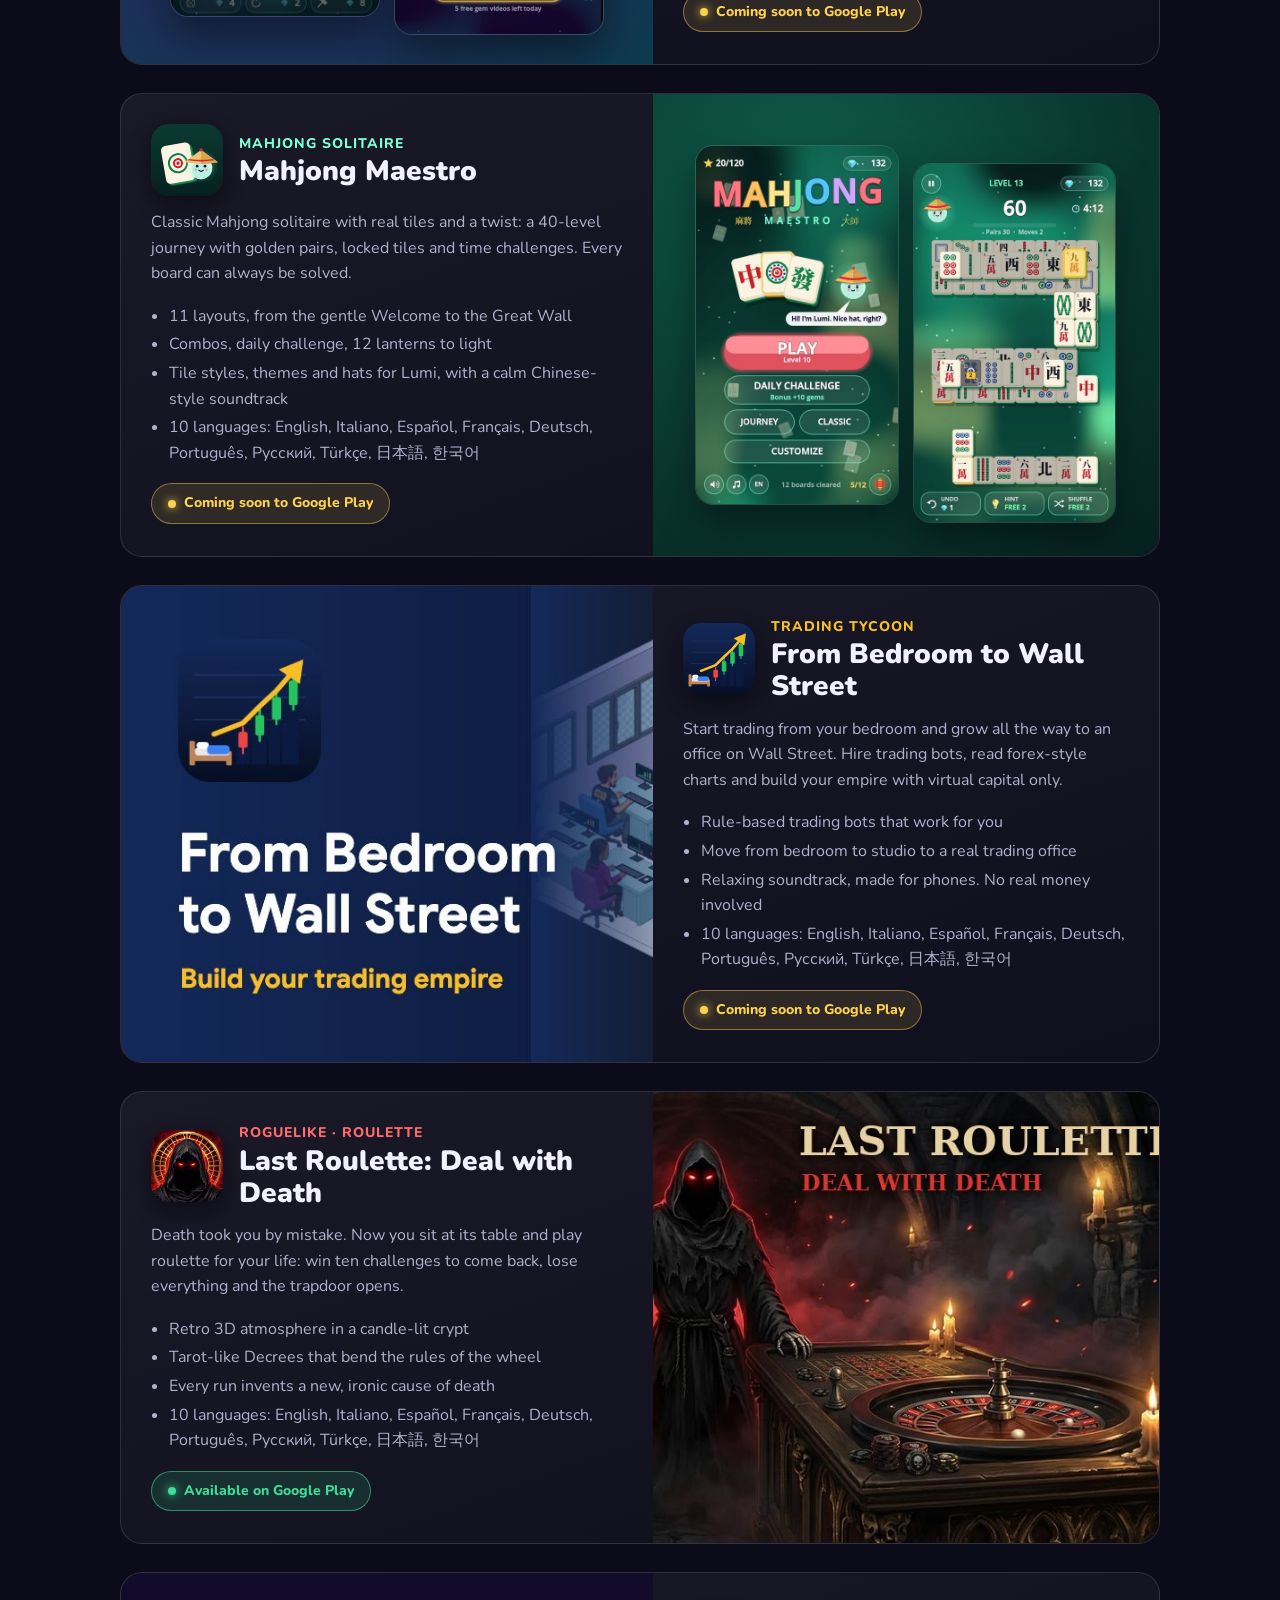
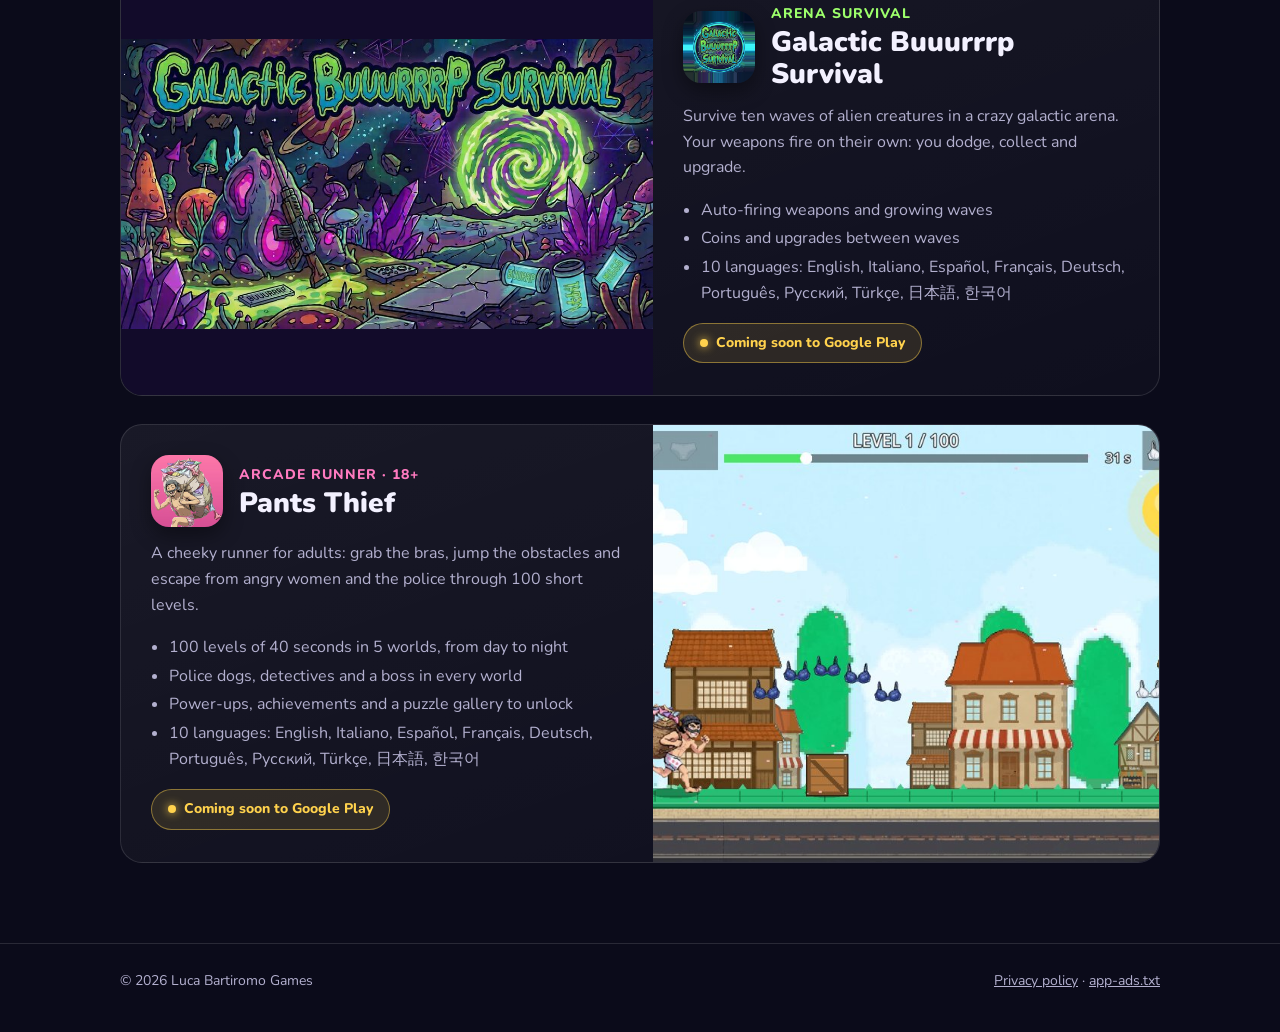
==== commit e717574f: "Add files via upload" ====
--- a/index.html
+++ b/index.html
@@ -52,7 +52,7 @@
           <div class="game-head">
             <img class="game-icon" src="littlenapoli-icon.jpg" alt="Little Napoli icon">
             <div>
-              <div class="genre"><span lang="en">Pizzeria tycoon · 10 languages</span><span lang="it">Gestionale di pizzeria · 10 lingue</span><span lang="es">Gestión de pizzería · 10 idiomas</span><span lang="fr">Gestion de pizzeria · 10 langues</span><span lang="de">Pizzeria-Management · 10 Sprachen</span><span lang="pt">Gestão de pizzaria · 10 idiomas</span><span lang="ru">Симулятор пиццерии · 10 языков</span><span lang="tr">Pizzacı işletme · 10 dil</span><span lang="ja">ピッツェリア経営 · 10言語</span><span lang="ko">피자집 경영 · 10개 언어</span></div>
+              <div class="genre"><span lang="en">Pizzeria tycoon</span><span lang="it">Gestionale di pizzeria</span><span lang="es">Gestión de pizzería</span><span lang="fr">Gestion de pizzeria</span><span lang="de">Pizzeria-Management</span><span lang="pt">Gestão de pizzaria</span><span lang="ru">Симулятор пиццерии</span><span lang="tr">Pizzacı işletme</span><span lang="ja">ピッツェリア経営</span><span lang="ko">피자집 경영</span></div>
               <h2>Little Napoli</h2>
             </div>
           </div>
@@ -77,7 +77,7 @@
           <div class="game-head">
             <img class="game-icon" src="woofdoku-icon.jpg" alt="Woofdoku icon">
             <div>
-              <div class="genre"><span lang="en">Logic puzzle · Daily · 10 languages</span><span lang="it">Logica · Ogni giorno · 10 lingue</span><span lang="es">Lógica · Diario · 10 idiomas</span><span lang="fr">Logique · Quotidien · 10 langues</span><span lang="de">Logik · Täglich · 10 Sprachen</span><span lang="pt">Lógica · Diário · 10 idiomas</span><span lang="ru">Логика · Каждый день · 10 языков</span><span lang="tr">Mantık · Günlük · 10 dil</span><span lang="ja">ロジック · 毎日 · 10言語</span><span lang="ko">로직 · 매일 · 10개 언어</span></div>
+              <div class="genre"><span lang="en">Logic puzzle · Daily</span><span lang="it">Logica · Ogni giorno</span><span lang="es">Lógica · Diario</span><span lang="fr">Logique · Quotidien</span><span lang="de">Logik · Täglich</span><span lang="pt">Lógica · Diário</span><span lang="ru">Логика · Каждый день</span><span lang="tr">Mantık · Günlük</span><span lang="ja">ロジック · 毎日</span><span lang="ko">로직 · 매일</span></div>
               <h2>Woofdoku</h2>
             </div>
           </div>
@@ -102,7 +102,7 @@
           <div class="game-head">
             <img class="game-icon" src="rotaterings-icon.jpg" alt="Rotate Rings icon">
             <div>
-              <div class="genre"><span lang="en">Puzzle · 10 languages</span><span lang="it">Rompicapo · 10 lingue</span><span lang="es">Rompecabezas · 10 idiomas</span><span lang="fr">Casse-tête · 10 langues</span><span lang="de">Rätsel · 10 Sprachen</span><span lang="pt">Quebra-cabeça · 10 idiomas</span><span lang="ru">Головоломка · 10 языков</span><span lang="tr">Bulmaca · 10 dil</span><span lang="ja">パズル · 10言語</span><span lang="ko">퍼즐 · 10개 언어</span></div>
+              <div class="genre"><span lang="en">Puzzle</span><span lang="it">Rompicapo</span><span lang="es">Rompecabezas</span><span lang="fr">Casse-tête</span><span lang="de">Rätsel</span><span lang="pt">Quebra-cabeça</span><span lang="ru">Головоломка</span><span lang="tr">Bulmaca</span><span lang="ja">パズル</span><span lang="ko">퍼즐</span></div>
               <h2>Rotate Rings</h2>
             </div>
           </div>
@@ -248,7 +248,7 @@
             <li><span lang="en">Every run invents a new, ironic cause of death</span><span lang="it">Ogni partita inventa una nuova, ironica causa di morte</span><span lang="es">Cada carrera inventa una nueva y irónica causa de muerte.</span><span lang="fr">Chaque course invente une nouvelle cause de mort ironique.</span><span lang="de">Jeder Lauf erfindet eine neue, ironische Todesursache.</span><span lang="pt">Cada corrida inventa uma nova e irônica causa de morte.</span><span lang="ru">Каждый бег придумывает новую ироническую причину смерти.</span><span lang="tr">Her koşuş yeni bir ölüm nedeni ortaya çıkarır.</span><span lang="ja">走るたびに新しい死因が発明される</span><span lang="ko">모든 경주에서 새로운 아이러니적인 사망 원인을 발명합니다</span></li>
             <li><span lang="en">10 languages:</span><span lang="it">10 lingue:</span><span lang="es">10 lenguas:</span><span lang="fr">10 langues:</span><span lang="de">10 Sprachen:</span><span lang="pt">10 línguas:</span><span lang="ru">10 языков:</span><span lang="tr">10 dil:</span><span lang="ja">10 言語:</span><span lang="ko">10개의 언어:</span> English, Italiano, Español, Français, Deutsch, Português, Русский, Türkçe, 日本語, 한국어</li>
           </ul>
-          <span class="status"><span lang="en">Coming soon to Google Play</span><span lang="it">Presto su Google Play</span><span lang="es">Muy pronto en Google Play</span><span lang="fr">Bientôt sur Google Play</span><span lang="de">Bald auf Google Play</span><span lang="pt">Em breve no Google Play</span><span lang="ru">Скоро в Google Play</span><span lang="tr">Yakında Google Play'de</span><span lang="ja">まもなくGoogle Playで公開</span><span lang="ko">곧 Google Play 출시</span></span>
+          <a class="status status-live" href="https://play.google.com/store/apps/details?id=com.lucabartiromo.lastroulette" target="_blank" rel="noopener"><span lang="en">Available on Google Play</span><span lang="it">Disponibile su Google Play</span><span lang="es">Disponible en Google Play</span><span lang="fr">Disponible sur Google Play</span><span lang="de">Jetzt bei Google Play</span><span lang="pt">Disponível no Google Play</span><span lang="ru">Доступно в Google Play</span><span lang="tr">Google Play'de mevcut</span><span lang="ja">Google Playで配信中</span><span lang="ko">Google Play에서 만나보세요</span></a>
         </div>
       </article>
 
--- a/style.css
+++ b/style.css
@@ -112,6 +112,11 @@
 }
 .status::before { content: ""; width: 8px; height: 8px; border-radius: 50%; background: var(--gold); box-shadow: 0 0 10px var(--gold); }
 
+a.status { text-decoration: none; }
+.status-live { background: rgba(61, 220, 151, .14); color: #3ddc97; border-color: rgba(61, 220, 151, .55); }
+.status-live::before { background: #3ddc97; box-shadow: 0 0 10px #3ddc97; }
+.status-live:hover { background: rgba(61, 220, 151, .26); }
+
 /* temi dei singoli giochi */
 .g-prisma .genre { color: #7df9ff; }
 .g-prisma .game-media { background: radial-gradient(circle at 30% 20%, #3a1d6e, #0d3b4f); }
@@ -170,6 +175,7 @@
 @media (prefers-reduced-motion: reduce) { .brand-lumi, .lumi-float, .lumi-bubble { animation: none; } }
 .g-wordblade .game-media img.banner { object-fit: contain; }
 .g-napoli .genre { color: #ffb347; }
+.g-napoli .game-media img.banner { object-fit: contain; }
 .g-napoli .game-media { background: radial-gradient(circle at 30% 30%, #8a1c12, #2a0806); }
 .g-woof .genre { color: #3ddc97; }
 .g-woof .game-media { background: radial-gradient(circle at 30% 30%, #0a4a59, #0a0f30); }
